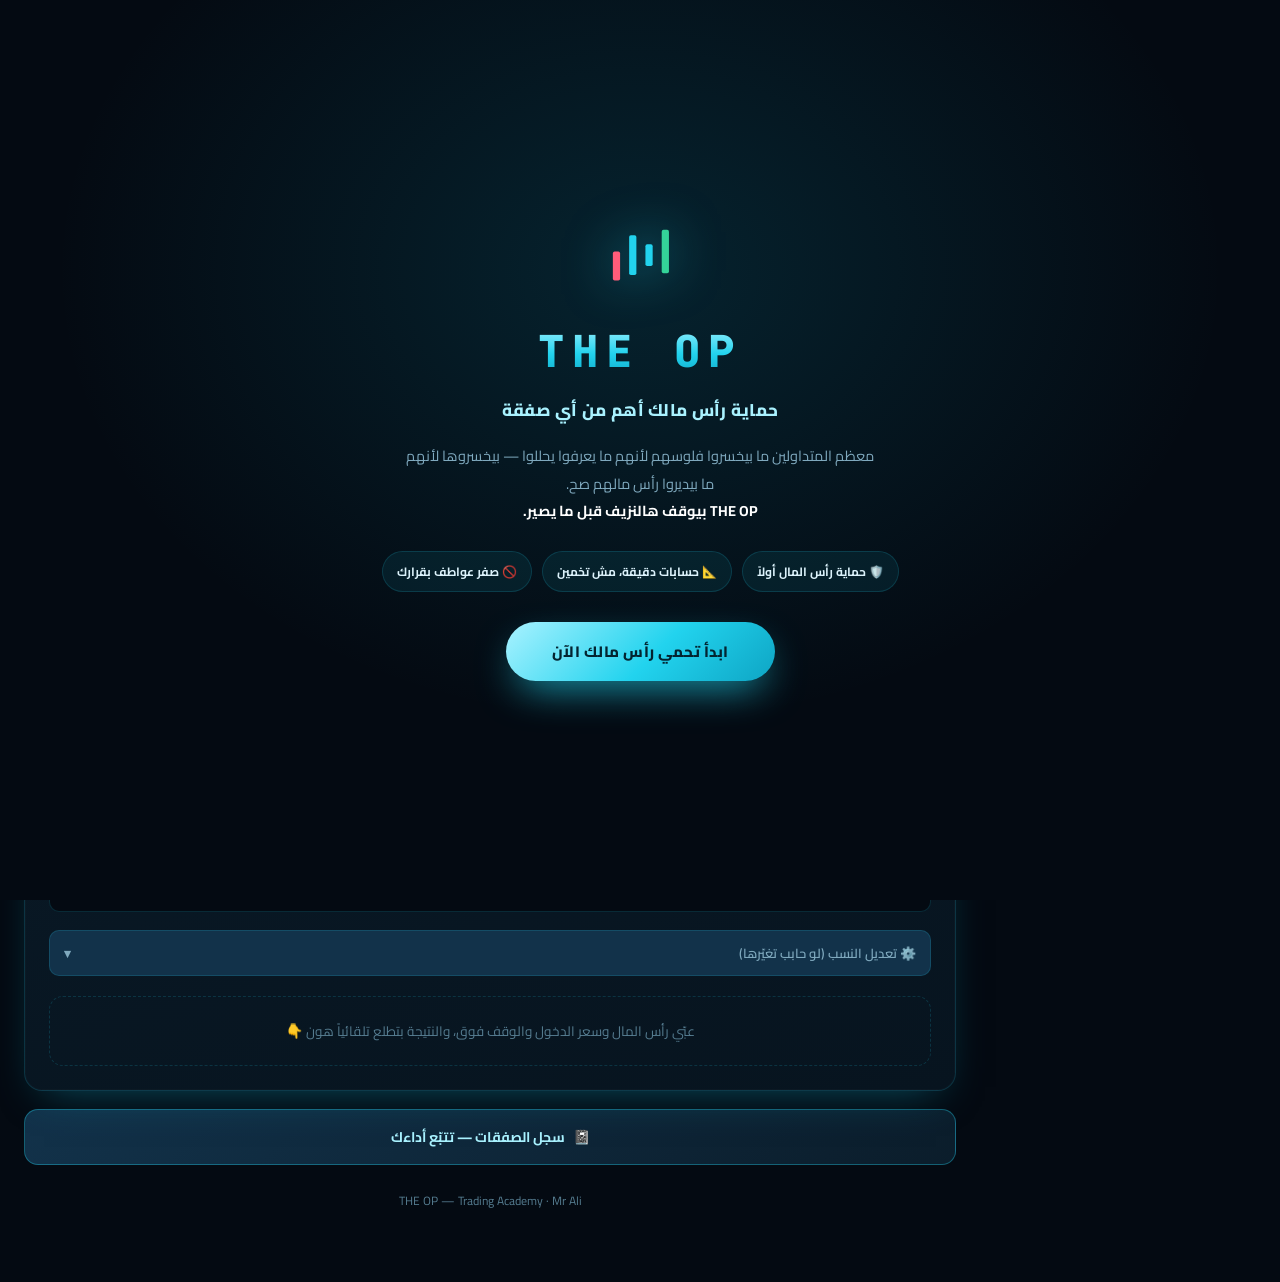
==== index.html @ 074b43b0 "Add the capital-management sizing module and fix two request-shape bugs sizePosition() encodes the a" ====
<!DOCTYPE html>
<html lang="ar" dir="rtl">
<head>
<meta charset="UTF-8">
<meta name="viewport" content="width=device-width, initial-scale=1.0, viewport-fit=cover">
<title>حاسبة حجم الصفقة — THE OP</title>
<meta name="description" content="حاسبة احترافية لحجم الصفقة وإدارة رأس المال، مع تحليل صورة الشارت بالذكاء الاصطناعي وأسعار السوق اللحظية.">
<meta name="theme-color" content="#040a12">
<link rel="icon" href="data:image/svg+xml,%3Csvg xmlns='http://www.w3.org/2000/svg' viewBox='0 0 42 42'%3E%3Crect x='6' y='18' width='4' height='16' rx='1' fill='%23ff5c7a'/%3E%3Crect x='15' y='9' width='4' height='22' rx='1' fill='%2322d3ee'/%3E%3Crect x='24' y='14' width='4' height='12' rx='1' fill='%2322d3ee'/%3E%3Crect x='33' y='6' width='4' height='24' rx='1' fill='%2334d399'/%3E%3C/svg%3E">
<link rel="apple-touch-icon" href="data:image/svg+xml,%3Csvg xmlns='http://www.w3.org/2000/svg' viewBox='0 0 42 42'%3E%3Crect width='42' height='42' rx='8' fill='%23040a12'/%3E%3Crect x='6' y='18' width='4' height='16' rx='1' fill='%23ff5c7a'/%3E%3Crect x='15' y='9' width='4' height='22' rx='1' fill='%2322d3ee'/%3E%3Crect x='24' y='14' width='4' height='12' rx='1' fill='%2322d3ee'/%3E%3Crect x='33' y='6' width='4' height='24' rx='1' fill='%2334d399'/%3E%3C/svg%3E">
<meta name="color-scheme" content="dark">
<link rel="preconnect" href="https://fonts.googleapis.com">
<link href="https://fonts.googleapis.com/css2?family=Cairo:wght@400;500;600;700;800;900&family=JetBrains+Mono:wght@400;500;600;700&display=swap" rel="stylesheet">
<style>
  :root{
    --bg-void:#040a12;
    --bg-panel:#07141f;
    --bg-panel-2:#0b1d2b;
    --bg-panel-3:#12324a;
    --purple-deep:#0a3b4d;
    --purple:#0ea5c4;
    --purple-bright:#22d3ee;
    --purple-glow:#a9f2ff;
    --border:rgba(34,211,238,0.16);
    --border-strong:rgba(34,211,238,0.36);
    --text:#dcf2fb;
    --text-muted:#7fa9be;
    --text-dim:#557c90;
    --green:#34d399;
    --green-dim:rgba(52,211,153,0.12);
    --amber:#ffb547;
    --red:#ff5c7a;
    --red-dim:rgba(248,113,113,0.14);
  }
  *{box-sizing:border-box; margin:0; padding:0; -webkit-tap-highlight-color:transparent;}
  html{overflow-x:hidden; width:100%;}
  html,body{background:var(--bg-void); color:var(--text); font-family:'Cairo',sans-serif; min-height:100vh; position:relative; max-width:100%;}
  body{ touch-action:pan-y; overscroll-behavior-x:none; }
  .ltr{direction:ltr; unicode-bidi:isolate; font-family:'JetBrains Mono',monospace;}

  /* ================= 3D BACKGROUND ================= */
  #bg3d{
    position:fixed; inset:0; width:100%; height:100%; display:block;
    z-index:0; pointer-events:none; opacity:0; transition:opacity 1.2s ease;
  }
  #bg3d.ready{opacity:.72;}
  .bg-scrim{
    position:fixed; inset:0; z-index:1; pointer-events:none;
    background:
      radial-gradient(ellipse 900px 500px at 15% -10%, rgba(14,165,196,0.18), transparent 60%),
      radial-gradient(ellipse 700px 550px at 100% 6%, rgba(14,165,196,0.13), transparent 60%),
      linear-gradient(180deg, rgba(4,10,18,0.20) 0%, rgba(4,10,18,0.46) 55%, rgba(4,10,18,0.74) 100%);
  }

  /* ================= DASHBOARD SHELL ================= */
  .app{
    position:relative; z-index:2;
    display:grid; grid-template-columns:274px minmax(0,1fr); gap:26px;
    max-width:1320px; margin:0 auto; padding:26px 24px 70px; align-items:start;
  }
  .sidebar{
    position:sticky; top:22px; padding:20px 16px; border-radius:22px;
    background:linear-gradient(168deg, rgba(28,23,18,.86), rgba(19,16,9,.92));
    border:1px solid var(--border-strong);
    box-shadow:0 26px 56px -28px rgba(14,165,196,.6), inset 0 1px 0 rgba(255,255,255,.05);
    backdrop-filter:blur(16px) saturate(1.15);
  }
  .side-brand{display:flex; align-items:center; gap:11px; padding:2px 8px 16px; border-bottom:1px solid var(--border);}
  .side-brand svg{width:30px; height:30px; flex-shrink:0; filter:drop-shadow(0 0 10px rgba(34,211,238,.5));}
  .side-brand-txt{display:flex; flex-direction:column; gap:2px; min-width:0;}
  .side-brand-name{
    font-family:'JetBrains Mono',monospace; font-weight:700; font-size:17px; letter-spacing:3px;
    background:linear-gradient(90deg, var(--purple-glow), var(--purple-bright) 55%, var(--purple));
    -webkit-background-clip:text; background-clip:text; color:transparent;
  }
  .side-brand-sub{font-size:10.5px; color:var(--text-dim); font-weight:600;}
  .side-label{font-size:10px; font-weight:800; color:var(--text-dim); letter-spacing:1.6px; padding:16px 10px 8px;}
  .side-foot{
    margin-top:16px; padding:12px 13px; border-radius:13px; font-size:11.5px; line-height:1.85;
    color:var(--purple-glow); background:rgba(34,211,238,.07); border:1px solid var(--border);
  }

  .main{min-width:0;}
  .main-head{margin-bottom:20px;}
  .main-title{font-size:23px; font-weight:800; color:var(--text); letter-spacing:.2px; margin-bottom:5px;}
  .main-sub{font-size:13px; color:var(--text-muted);}

  .brand{display:flex; align-items:center; justify-content:center; gap:10px; margin-bottom:6px;}
  .brand-title{
    font-family:'JetBrains Mono',monospace; font-weight:700; font-size:20px; letter-spacing:4px;
    background:linear-gradient(90deg, var(--purple-glow), var(--purple-bright) 55%, var(--purple));
    -webkit-background-clip:text; background-clip:text; color:transparent;
  }
  .subtitle{text-align:center; color:var(--text-muted); font-size:13px; margin-bottom:14px;}
  .mission-strip{
    text-align:center; font-size:12.5px; font-weight:700; color:var(--purple-glow);
    background:linear-gradient(90deg, transparent, rgba(34,211,238,0.10), transparent);
    border-top:1px solid var(--border); border-bottom:1px solid var(--border);
    padding:10px 14px; margin-bottom:26px; line-height:1.6;
  }

  .card{
    background:linear-gradient(165deg, var(--bg-panel-2), var(--bg-panel));
    border:1px solid var(--border); border-radius:18px; padding:24px;
    box-shadow:0 16px 40px -20px rgba(14,165,196,0.5), inset 0 1px 0 rgba(255,255,255,0.04), inset 0 0 0 1px rgba(255,255,255,0.015);
    margin-bottom:18px; backdrop-filter:blur(14px) saturate(1.1);
    transition:box-shadow .3s cubic-bezier(.2,.8,.2,1), border-color .3s cubic-bezier(.2,.8,.2,1), transform .3s cubic-bezier(.2,.8,.2,1);
  }
  .card:hover{
    border-color:var(--border-strong); transform:translateY(-1px);
    box-shadow:0 24px 54px -18px rgba(14,165,196,0.7), inset 0 1px 0 rgba(255,255,255,0.06), inset 0 0 0 1px rgba(255,255,255,0.02);
  }
  .card-title{font-size:15px; font-weight:800; color:var(--purple-glow); margin-bottom:16px; display:flex; align-items:center; gap:8px; letter-spacing:.2px;}

  .rule-box{
    background:rgba(34,211,238,0.08); border:1px solid var(--border); border-radius:12px;
    padding:14px 16px; margin-bottom:22px; font-size:13px; color:var(--text-muted); line-height:2;
  }
  .rule-box b{color:var(--purple-glow);}

  .form-row{margin-bottom:18px;}
  .form-row label{display:block; font-size:14px; color:var(--text-muted); margin-bottom:8px; font-weight:600;}
  .form-row input{
    width:100%; background:var(--bg-void); border:1.5px solid var(--border); color:var(--text);
    padding:15px 16px; border-radius:12px; font-family:'JetBrains Mono',monospace; font-size:17px;
    direction:ltr; text-align:left; transition:border-color .2s ease, box-shadow .2s ease;
  }
  .form-row input:focus{outline:none; border-color:var(--purple-bright); box-shadow:0 0 0 4px rgba(34,211,238,0.12), inset 0 1px 3px rgba(0,0,0,0.3);}
  .form-grid{display:grid; grid-template-columns:1fr 1fr; gap:12px;}

  .step-num{
    display:inline-flex; align-items:center; justify-content:center; width:22px; height:22px;
    background:var(--purple-bright); color:#032430; border-radius:50%; font-size:12px; font-weight:800;
    margin-left:8px; flex-shrink:0;
  }
  .step-title{font-size:14.5px; font-weight:800; color:var(--purple-glow); margin-bottom:12px; display:flex; align-items:center; letter-spacing:.15px;}

  .direction-toggle{display:grid; grid-template-columns:1fr 1fr; gap:10px; margin-bottom:18px;}
  .direction-opt{
    text-align:center; padding:13px 10px; border-radius:12px; border:1.5px solid var(--border);
    background:var(--bg-void); color:var(--text-muted); font-weight:700; font-size:14px; cursor:pointer;
    transition:.2s cubic-bezier(.2,.8,.2,1);
  }
  .direction-opt.selected[data-dir="buy"]{border-color:var(--green); background:var(--green-dim); color:var(--green); box-shadow:0 6px 16px -8px rgba(52,211,153,0.5);}
  .direction-opt.selected[data-dir="sell"]{border-color:var(--red); background:var(--red-dim); color:var(--red); box-shadow:0 6px 16px -8px rgba(248,113,113,0.5);}

  .asset-opt{
    text-align:center; padding:13px 10px; border-radius:12px; border:1.5px solid var(--border);
    background:var(--bg-void); color:var(--text-muted); font-weight:700; font-size:13.5px; cursor:pointer;
    transition:.2s cubic-bezier(.2,.8,.2,1);
  }
  .asset-opt.selected{border-color:var(--purple-bright); background:rgba(34,211,238,0.12); color:var(--purple-glow); box-shadow:0 6px 16px -8px rgba(34,211,238,0.45);}

  .lev-box{
    background:linear-gradient(160deg, var(--bg-panel-3), var(--bg-panel-2)); border:1.5px solid var(--border-strong);
    border-radius:14px; padding:16px; margin-top:14px;
    box-shadow:inset 0 1px 0 rgba(255,255,255,0.04), 0 10px 30px -18px rgba(14,165,196,0.5);
  }
  .lev-title{font-size:13px; font-weight:800; color:var(--purple-glow); margin-bottom:10px;}
  .lev-main{
    font-family:'JetBrains Mono',monospace; font-size:28px; font-weight:800; margin-bottom:4px;
    background:linear-gradient(90deg, #fff, var(--purple-glow) 70%); -webkit-background-clip:text; background-clip:text; color:transparent;
  }
  .lev-sub{font-size:12.5px; color:var(--text-muted); line-height:1.8;}
  .lev-warn{color:var(--red); font-weight:700;}

  .journal-add-btn{margin-top:14px; background:var(--bg-panel-3); border:1.5px solid var(--border-strong); color:var(--purple-glow);}
  .journal-add-btn:hover{background:rgba(34,211,238,0.12);}
  .share-card-btn{margin-top:10px; background:linear-gradient(135deg, var(--purple-bright), var(--purple)); color:#032430;}

  .img-modal{
    position:fixed; inset:0; z-index:3000; background:rgba(5,4,8,0.9); backdrop-filter:blur(6px);
    display:none; align-items:center; justify-content:center; padding:20px;
  }
  .img-modal.show{display:flex;}
  .img-modal-inner{max-width:420px; width:100%; text-align:center;}
  .img-modal-inner img{width:100%; border-radius:16px; border:1px solid var(--border-strong); box-shadow:0 30px 60px rgba(0,0,0,0.5);}
  .img-modal-close{
    position:absolute; top:18px; left:18px; width:38px; height:38px; border-radius:50%;
    background:var(--bg-panel-2); border:1px solid var(--border-strong); color:var(--text); font-size:16px; cursor:pointer;
  }
  .img-modal-hint{color:var(--purple-glow); font-size:13px; font-weight:700; margin-top:16px; line-height:1.8;}

  .journal-stats{display:grid; grid-template-columns:repeat(4,1fr); gap:8px; margin-bottom:16px;}
  .journal-stat{background:var(--bg-panel-2); border:1px solid var(--border); border-radius:10px; padding:10px 6px; text-align:center;}
  .journal-stat-label{font-size:10.5px; color:var(--text-dim); margin-bottom:4px;}
  .journal-stat-value{font-family:'JetBrains Mono',monospace; font-size:15px; font-weight:700; color:var(--purple-glow);}

  .journal-item{
    display:flex; align-items:center; justify-content:space-between; gap:10px;
    background:var(--bg-panel-2); border:1px solid var(--border); border-radius:12px; padding:12px 14px; margin-bottom:8px;
  }
  .journal-info{flex:1;}
  .journal-line1{font-size:13px; font-weight:700; color:var(--text); display:flex; align-items:center; gap:6px; flex-wrap:wrap;}
  .journal-line2{font-size:11.5px; color:var(--text-dim); margin-top:3px; font-family:'JetBrains Mono',monospace;}
  .journal-badge{font-size:10.5px; font-weight:800; padding:3px 9px; border-radius:100px;}
  .journal-badge.open{background:rgba(34,211,238,0.14); color:var(--purple-glow);}
  .journal-badge.win{background:var(--green-dim); color:var(--green);}
  .journal-badge.loss{background:var(--red-dim); color:var(--red);}
  .journal-badge.breakeven{background:var(--bg-panel-3); color:var(--text-muted);}
  .journal-actions{display:flex; gap:6px; flex-shrink:0;}
  .journal-mini-btn{
    font-family:inherit; font-size:11px; font-weight:700; padding:6px 10px; border-radius:8px; cursor:pointer; border:1px solid var(--border);
    background:var(--bg-void); color:var(--text-muted);
  }
  .journal-mini-btn.win-btn:hover{border-color:var(--green); color:var(--green);}
  .journal-mini-btn.loss-btn:hover{border-color:var(--red); color:var(--red);}
  .journal-mini-btn.del-btn:hover{border-color:var(--red); color:var(--red);}

  .empty-state{
    text-align:center; padding:22px 14px; color:var(--text-dim); font-size:13.5px; line-height:1.8;
    border:1px dashed var(--border); border-radius:14px; margin-top:20px;
  }

  .adv-toggle{
    display:flex; align-items:center; justify-content:space-between;
    background:var(--bg-panel-3); border:1px solid var(--border); border-radius:10px;
    padding:10px 14px; margin-bottom:16px; cursor:pointer; font-size:13px; color:var(--text-muted); font-weight:600;
  }
  .adv-body{display:none;}
  .adv-body.open{display:block;}

  .btn{
    width:100%; font-family:inherit; font-weight:800; font-size:15px; padding:14px; border-radius:12px;
    border:none; cursor:pointer; background:linear-gradient(135deg, var(--purple-bright), var(--purple));
    color:#032430; box-shadow:0 12px 30px -10px rgba(14,165,196,0.7);
    transition:filter .2s cubic-bezier(.2,.8,.2,1), transform .15s cubic-bezier(.2,.8,.2,1), box-shadow .2s ease;
  }
  .btn:hover{filter:brightness(1.1); transform:translateY(-1px); box-shadow:0 16px 36px -10px rgba(14,165,196,0.8);}
  .btn:active{transform:translateY(0) scale(.98); filter:brightness(.97);}

  .result{display:none; margin-top:22px;}
  .result.show{display:block; animation:fadein .3s ease;}
  @keyframes fadein{from{opacity:0; transform:translateY(8px);} to{opacity:1; transform:translateY(0);}}

  .result-hero{
    text-align:center; padding:18px; border-radius:14px; margin-bottom:16px;
    border:1px solid var(--border-strong); box-shadow:inset 0 1px 0 rgba(255,255,255,0.05);
  }
  .result-hero.ok{background:var(--green-dim); border-color:rgba(52,211,153,0.4); box-shadow:inset 0 1px 0 rgba(255,255,255,0.05), 0 10px 30px -18px rgba(52,211,153,0.5);}
  .result-hero.warn{background:var(--red-dim); border-color:rgba(248,113,113,0.4); box-shadow:inset 0 1px 0 rgba(255,255,255,0.05), 0 10px 30px -18px rgba(248,113,113,0.5);}
  .result-hero-label{font-size:12.5px; font-weight:700; margin-bottom:6px;}
  .result-hero.ok .result-hero-label{color:var(--green);}
  .result-hero.warn .result-hero-label{color:var(--red);}
  .result-hero-msg{font-size:13.5px; color:var(--text); line-height:1.7;}

  .result-grid{display:grid; grid-template-columns:1fr 1fr; gap:10px;}
  .result-mini{background:var(--bg-panel-2); border:1px solid var(--border); border-radius:12px; padding:14px;}
  .result-mini-label{font-size:11.5px; color:var(--text-dim); margin-bottom:5px;}
  .result-mini-value{font-family:'JetBrains Mono',monospace; font-size:19px; font-weight:700; color:var(--purple-glow);}
  .result-mini-value.money::before{content:'$ ';font-size:13px; color:var(--text-dim);}
  #rrRatio{
    font-size:26px; font-weight:800;
    background:linear-gradient(90deg, var(--purple-glow), var(--purple-bright) 60%); -webkit-background-clip:text; background-clip:text; color:transparent;
  }
  .result-mini-dollar{font-family:'JetBrains Mono',monospace; font-size:13px; font-weight:700; margin-top:4px; opacity:.85;}
  .capital-hint{
    margin-top:9px; font-size:13px; color:var(--purple-glow); font-weight:700;
    background:rgba(34,211,238,0.08); border:1px solid var(--border); border-radius:10px; padding:10px 13px;
    display:none;
  }
  .capital-hint.show{display:block;}
  .capital-hint .ltr{font-family:'JetBrains Mono',monospace;}

  footer{text-align:center; color:var(--text-dim); font-size:12px; margin-top:24px;}

  /* ================= MARKET PULSE ================= */
  .market-toggle{
    width:100%; display:flex; align-items:center; justify-content:center; gap:8px;
    background:linear-gradient(135deg, var(--bg-panel-3), var(--bg-panel-2)); border:1px solid var(--border-strong);
    color:var(--purple-glow); font-family:inherit; font-weight:700; font-size:14px;
    padding:14px; border-radius:14px; cursor:pointer; margin-top:8px;
  }
  .market-panel{display:none; margin-top:14px;}
  .market-panel.open{display:block; animation:fadein .3s ease;}

  .market-section{margin-bottom:16px;}
  .market-section-title{font-size:12.5px; font-weight:700; color:var(--text-muted); margin-bottom:10px;}
  .price-grid{display:grid; grid-template-columns:1fr 1fr; gap:10px;}
  .price-card{background:var(--bg-panel-2); border:1px solid var(--border); border-radius:12px; padding:12px 14px;}
  .price-label{font-size:11.5px; color:var(--text-dim); margin-bottom:4px;}
  .price-value{font-family:'JetBrains Mono',monospace; font-size:16px; font-weight:700; color:var(--purple-glow);}
  .price-change{font-family:'JetBrains Mono',monospace; font-size:11.5px; margin-top:3px;}
  .price-change.up{color:var(--green);}
  .price-change.down{color:var(--red);}
  .price-loading{color:var(--text-dim); font-size:12.5px; text-align:center; padding:14px;}

  .news-item{
    background:var(--bg-panel-2); border:1px solid var(--border); border-radius:10px;
    padding:11px 12px; margin-bottom:8px; font-size:12.5px;
  }
  .news-item-top{display:flex; align-items:center; justify-content:space-between; gap:8px; margin-bottom:6px;}
  .news-currency-badge{
    font-family:'JetBrains Mono',monospace; font-size:11px; font-weight:800; color:var(--purple-glow);
    background:rgba(34,211,238,0.1); border:1px solid var(--border); padding:2px 8px; border-radius:6px; flex-shrink:0;
  }
  .news-impact-badge{
    font-size:10.5px; font-weight:800; padding:3px 9px; border-radius:100px; flex-shrink:0; white-space:nowrap;
  }
  .news-impact-badge.high{background:var(--red-dim); color:var(--red);}
  .news-impact-badge.medium{background:rgba(251,191,36,0.14); color:var(--amber);}
  .news-time{color:var(--text-dim); font-size:11.5px; font-family:'JetBrains Mono',monospace; flex-shrink:0;}
  .news-text{color:var(--text); line-height:1.6;}
  .market-updated{text-align:center; font-size:11px; color:var(--text-dim); margin-top:10px;}

  /* ================= MARKET TICKER (redesigned) ================= */
  .mkt-ticker{
    width:100%; overflow:hidden; position:relative; display:flex; align-items:stretch;
    background:linear-gradient(180deg, var(--bg-panel-2), var(--bg-void));
    border-bottom:1px solid var(--border-strong);
    box-shadow:0 6px 24px -10px rgba(14,165,196,0.35);
  }
  .mkt-ticker::before, .mkt-ticker::after{
    content:''; position:absolute; top:0; bottom:0; width:60px; z-index:3; pointer-events:none;
  }
  .mkt-ticker::before{ left:0; background:linear-gradient(90deg, var(--bg-void), transparent); }
  .mkt-ticker::after{ right:0; background:linear-gradient(-90deg, var(--bg-void), transparent); }
  .mkt-live{
    display:flex; align-items:center; gap:7px; flex-shrink:0; z-index:2;
    padding:0 16px; font-family:'JetBrains Mono',monospace;
    font-size:11px; font-weight:800; color:var(--text-muted); letter-spacing:2px;
    border-left:1px solid var(--border-strong);
  }
  .mkt-live-dot{width:7px; height:7px; border-radius:50%; background:var(--red); animation:pulseDot 1.4s ease-in-out infinite;}
  @keyframes pulseDot{0%,100%{opacity:1; box-shadow:0 0 0 0 rgba(248,113,113,0.6);} 50%{opacity:.5; box-shadow:0 0 0 5px rgba(248,113,113,0);}}
  .mkt-viewport{flex:1; overflow:hidden; direction:ltr; padding:12px 0;}
  .mkt-track{display:flex; width:max-content; animation:mktScroll 50s linear infinite; gap:10px; padding:0 10px;}
  .mkt-ticker:hover .mkt-track{animation-play-state:paused;}
  @keyframes mktScroll{ from{transform:translateX(0);} to{transform:translateX(-50%);} }
  .mkt-item{
    display:flex; align-items:center; gap:9px; padding:8px 14px; white-space:nowrap; flex-shrink:0;
    background:var(--bg-panel-2); border:1px solid var(--border); border-radius:100px;
    box-shadow:inset 0 1px 0 rgba(255,255,255,0.03);
  }
  .mkt-sym{font-family:'JetBrains Mono',monospace; font-size:11.5px; font-weight:800; color:var(--purple-glow);}
  .mkt-spark{display:block; width:44px; height:18px; flex-shrink:0;}
  .mkt-price{font-family:'JetBrains Mono',monospace; font-size:12.5px; color:var(--text); font-weight:600;}
  .mkt-chg{font-family:'JetBrains Mono',monospace; font-size:11px; font-weight:700; display:flex; align-items:center; gap:2px;}
  .mkt-chg.up{color:var(--green);}
  .mkt-chg.down{color:var(--red);}

  .watch-card{
    background:var(--bg-panel-2); border:1px solid var(--border); border-radius:12px;
    padding:12px 14px; margin-bottom:8px; display:flex; align-items:center; justify-content:space-between; gap:10px;
  }
  .watch-left{display:flex; flex-direction:column; gap:2px;}
  .watch-name{font-size:13.5px; font-weight:700; color:var(--text);}
  .watch-price{font-size:12px; color:var(--text-dim); font-family:'JetBrains Mono',monospace;}
  .watch-status{
    font-size:11.5px; font-weight:700; padding:5px 11px; border-radius:100px; white-space:nowrap; flex-shrink:0;
  }
  .watch-status.calm{background:var(--green-dim); color:var(--green); border:1px solid rgba(52,211,153,0.35);}
  .watch-status.alert{background:var(--red-dim); color:var(--red); border:1px solid rgba(248,113,113,0.35);}
  .session-info{
    background:rgba(34,211,238,0.08); border:1px solid var(--border); border-radius:10px;
    padding:10px 13px; font-size:12.5px; color:var(--text-muted); margin-bottom:12px; line-height:1.8;
  }

  /* ================= SIDEBAR NAV / VIEWS ================= */
  .page-tabs{display:flex; flex-direction:column; gap:5px;}
  .page-tab{
    display:flex; align-items:center; gap:11px; width:100%; text-align:right;
    background:transparent; border:1px solid transparent; color:var(--text-muted);
    font-family:inherit; font-weight:700; font-size:13.5px; padding:12px 13px; border-radius:13px; cursor:pointer;
    transition:.25s cubic-bezier(.2,.8,.2,1); letter-spacing:.2px; position:relative;
  }
  .tab-ico{font-size:16px; line-height:1; flex-shrink:0; width:22px; text-align:center;}
  .page-tab:hover{color:var(--text); background:rgba(255,255,255,0.04);}
  .page-tab:active{transform:scale(.985);}
  .page-tab.active{
    background:linear-gradient(135deg, var(--purple-glow), var(--purple-bright) 55%, var(--purple));
    border-color:transparent; color:#032430; font-weight:800;
    box-shadow:0 12px 26px -10px rgba(34,211,238,0.75);
  }
  .view{display:none;}
  .view.active{display:block; animation:fadein .25s ease;}

  /* ================= RESPONSIVE ================= */
  /* أهداف لمس مريحة عالجوال */
  .btn, .page-tab, .report-tab-btn, .smc-style-opt{min-height:44px;}

  /* تابلت وتحت: الشريط الجانبي بيصير بار عالفوق */
  @media (max-width:940px){
    .app{grid-template-columns:minmax(0,1fr); gap:16px; padding:0 14px 56px;}
    .sidebar{
      position:sticky; top:0; z-index:60; margin:0 -14px 4px; border-radius:0 0 18px 18px;
      border-top:none; border-inline:none; padding:10px 12px calc(10px + env(safe-area-inset-bottom,0px));
      box-shadow:0 14px 30px -18px rgba(4,10,18,.9);
    }
    .side-label, .side-foot{display:none;}
    .side-brand{padding:2px 4px 10px; margin-bottom:10px;}
    .side-brand svg{width:26px; height:26px;}
    .side-brand-name{font-size:15px; letter-spacing:2px;}
    .page-tabs{
      flex-direction:row; gap:6px; overflow-x:auto; touch-action:pan-x;
      -webkit-overflow-scrolling:touch; scrollbar-width:none;
    }
    .page-tabs::-webkit-scrollbar{display:none;}
    .page-tab{width:auto; flex-shrink:0; white-space:nowrap; font-size:12.5px; padding:10px 14px;}
    .tab-ico{width:auto; font-size:15px;}
    .main-head{margin-bottom:14px; padding-top:4px;}
    .main-title{font-size:19px;}
    #bg3d.ready{opacity:.55;} /* أهدى شوي عالشاشات الصغيرة عشان الوضوح */
  }

  /* جوال */
  @media (max-width:560px){
    .app{padding:0 10px 48px;}
    .sidebar{margin:0 -10px 4px;}
    .card{padding:17px 14px; border-radius:15px; margin-bottom:14px;}
    .card:hover{transform:none;} /* ما في hover عالجوال */
    .card-title{font-size:14px; margin-bottom:13px;}
    .main-title{font-size:17.5px;}
    .main-sub{font-size:12px;}
    .form-grid{grid-template-columns:1fr;}
    .form-row{margin-bottom:15px;}
    .form-row input{padding:14px; font-size:16px;} /* 16px يمنع iOS من التكبير */
    .rule-box{font-size:12.5px; line-height:1.85; padding:12px 13px;}
    .report-tabs{flex-wrap:wrap;}
    .report-day-label{width:48px; font-size:11.5px;}
    .equity-wrap{padding:8px 4px;}
    footer{font-size:11px; padding:0 6px;}
  }

  /* شاشات صغيرة جداً */
  @media (max-width:380px){
    .page-tab{font-size:11.5px; padding:10px 11px;}
    .report-stats-grid{grid-template-columns:1fr;}
  }

  /* أي جدول/محتوى عريض بيصير يزحف لحاله بدل ما يكسر الصفحة */
  .view table, .equity-wrap{max-width:100%; overflow-x:auto;}
  @keyframes fadein{from{opacity:0; transform:translateY(6px);} to{opacity:1; transform:translateY(0);}}

  /* ---- Daily loss limit ---- */
  .limit-status{font-size:15px; font-weight:800; margin:16px 0 10px; text-align:center;}
  .limit-status.ok{color:var(--green);}
  .limit-status.warn{color:var(--amber);}
  .limit-status.stop{color:var(--red);}
  .limit-bar-wrap{height:14px; background:var(--bg-void); border-radius:100px; overflow:hidden; border:1px solid var(--border);}
  .limit-bar{height:100%; border-radius:100px; transition:width .4s ease; background:var(--green);}
  .limit-sub{text-align:center; font-size:12.5px; color:var(--text-muted); margin-top:10px;}

  /* ---- Report ---- */
  .equity-wrap{background:var(--bg-panel-2); border:1px solid var(--border); border-radius:12px; padding:10px 8px; margin-bottom:4px;}
  .report-tabs{display:flex; gap:8px; margin-bottom:18px;}
  .report-tab-btn{
    flex:1; text-align:center; padding:10px; border-radius:10px; border:1px solid var(--border);
    background:var(--bg-void); color:var(--text-muted); font-size:13px; font-weight:700; cursor:pointer;
  }
  .report-tab-btn.active{border-color:var(--purple-bright); background:rgba(34,211,238,0.12); color:var(--purple-glow);}
  .report-stats-grid{display:grid; grid-template-columns:1fr 1fr; gap:10px; margin-bottom:18px;}
  .report-day-bar{display:flex; align-items:center; gap:10px; margin-bottom:8px; font-size:12.5px;}
  .report-day-label{width:60px; color:var(--text-muted); flex-shrink:0;}
  .report-day-track{flex:1; height:10px; background:var(--bg-void); border-radius:100px; overflow:hidden; border:1px solid var(--border);}
  .report-day-fill{height:100%; border-radius:100px;}

  .corr-instrument-select{
    width:100%; background:var(--bg-void); border:1px solid var(--border); color:var(--text);
    padding:12px 14px; border-radius:10px; font-family:inherit; font-size:14px; margin-bottom:10px;
  }

  /* ---- SMC analysis ---- */
  .smc-disclaimer{
    margin-top:18px; font-size:11.5px; color:var(--text-dim); line-height:1.9;
    background:var(--bg-panel-2); border:1px solid var(--border); border-radius:10px; padding:12px 14px;
  }
  .smc-loading{text-align:center; padding:30px 10px; color:var(--text-muted); font-size:13.5px;}
  .smc-style-row{display:flex; gap:8px;}
  .smc-style-opt{
    flex:1; text-align:center; padding:12px 8px; border-radius:12px; border:1.5px solid var(--border);
    background:var(--bg-panel-2); color:var(--text-muted); font-size:12.5px; font-weight:700; cursor:pointer; transition:.15s;
  }
  .smc-style-opt span{display:block; font-size:10.5px; font-weight:500; color:var(--text-dim); margin-top:3px;}
  .smc-style-opt.selected{border-color:var(--purple-bright); background:rgba(34,211,238,0.12); color:var(--purple-glow);}
  .smc-style-opt.selected span{color:var(--purple-glow); opacity:.8;}
  .smc-quickpicks{display:flex; flex-wrap:wrap; gap:8px; margin:-6px 0 18px;}
  .smc-chip{
    font-family:'JetBrains Mono',monospace; font-size:11.5px; font-weight:700; color:var(--text-muted);
    background:var(--bg-panel-2); border:1px solid var(--border); padding:6px 12px; border-radius:100px; cursor:pointer;
  }
  .smc-chip:hover{border-color:var(--purple-bright); color:var(--purple-glow);}
  .smc-bias{
    text-align:center; padding:16px; border-radius:14px; margin:18px 0 14px; font-weight:800; font-size:16px;
    border:1px solid var(--border-strong);
  }
  .smc-bias.bullish{background:var(--green-dim); color:var(--green); border-color:rgba(52,211,153,0.4);}
  .smc-bias.bearish{background:var(--red-dim); color:var(--red); border-color:rgba(248,113,113,0.4);}
  .smc-bias.mixed{background:var(--bg-panel-3); color:var(--text-muted);}
  .smc-note{font-size:13px; color:var(--text); line-height:1.9; margin-bottom:16px; text-align:center;}
  .smc-suggestion{
    background:linear-gradient(160deg, var(--bg-panel-3), var(--bg-panel-2)); border:1.5px solid var(--border-strong);
    border-radius:14px; padding:16px;
    box-shadow:0 18px 40px -22px rgba(34,211,238,0.55);
  }
  .img-drop{
    border:2px dashed var(--border-strong); border-radius:14px; padding:28px 16px; text-align:center;
    color:var(--text-muted); font-size:13px; line-height:1.8; cursor:pointer; transition:.2s; background:var(--bg-void);
  }
  .img-drop:hover{border-color:var(--purple-bright); color:var(--purple-glow);}
  .img-drop img{max-width:100%; max-height:260px; border-radius:10px; display:block; margin:0 auto;}
  .smc-sugg-title{font-size:13px; font-weight:800; color:var(--purple-glow); margin-bottom:12px;}
  .smc-sugg-grid{display:grid; grid-template-columns:1fr 1fr 1fr; gap:8px; margin-bottom:12px;}
  .smc-sugg-mini{background:var(--bg-void); border:1px solid var(--border); border-radius:10px; padding:9px 6px; text-align:center;}
  .smc-sugg-mini-label{font-size:10px; color:var(--text-dim); margin-bottom:3px;}
  .smc-sugg-mini-value{font-family:'JetBrains Mono',monospace; font-size:13px; font-weight:700; color:var(--text);}
  .smc-zone-note{
    font-size:12px; color:var(--text-muted); background:var(--bg-void); border:1px solid var(--border);
    border-radius:10px; padding:9px 12px; margin-top:8px; line-height:1.7;
  }
  /* ================= LANDING SPLASH ================= */
  #landing{
    position:fixed; inset:0; z-index:2000; overflow:hidden;
    background:radial-gradient(ellipse 900px 700px at 50% 30%, rgba(14,165,196,0.16), transparent 65%), var(--bg-void);
    display:flex; align-items:center; justify-content:center;
    transition:opacity .6s ease, visibility .6s ease;
  }
  #landing.hidden{opacity:0; visibility:hidden; pointer-events:none;}

  .float-arrow{
    position:absolute; bottom:-60px; font-family:'JetBrains Mono',monospace; font-weight:800;
    animation-name:floatUp; animation-timing-function:linear; animation-iteration-count:infinite;
    user-select:none; pointer-events:none;
  }
  .float-arrow.up{color:var(--green); text-shadow:0 0 14px rgba(52,211,153,0.6);}
  .float-arrow.down{color:var(--red); text-shadow:0 0 14px rgba(248,113,113,0.55);}
  @keyframes floatUp{
    0%{ transform:translateY(0) rotate(0deg); opacity:0; }
    12%{ opacity:.85; }
    85%{ opacity:.7; }
    100%{ transform:translateY(-115vh) rotate(8deg); opacity:0; }
  }

  .landing-content{position:relative; z-index:2; text-align:center; padding:0 24px;}
  .landing-logo{width:76px; height:76px; margin-bottom:18px; filter:drop-shadow(0 0 24px rgba(34,211,238,0.55)); animation:logoPulse 3s ease-in-out infinite;}
  @keyframes logoPulse{0%,100%{transform:scale(1);} 50%{transform:scale(1.06);}}

  .landing-title{font-family:'JetBrains Mono',monospace; font-weight:800; font-size:44px; letter-spacing:8px; margin-bottom:14px;}
  .landing-letter{
    display:inline-block; opacity:0; transform:translateY(24px) rotateX(70deg);
    animation:letterIn .55s cubic-bezier(.2,.8,.2,1) forwards;
    background:linear-gradient(180deg, var(--purple-glow), var(--purple-bright) 55%, var(--purple));
    -webkit-background-clip:text; background-clip:text; color:transparent;
  }
  @keyframes letterIn{ to{opacity:1; transform:translateY(0) rotateX(0);} }

  .landing-tagline{
    font-size:17px; font-weight:800; color:var(--purple-glow); margin-bottom:16px; letter-spacing:.3px;
    opacity:0; animation:fadeUp .7s ease .55s forwards;
  }

  .landing-sub{
    font-size:14.5px; color:var(--text-muted); line-height:1.9; margin-bottom:26px; max-width:480px;
    margin-left:auto; margin-right:auto;
    opacity:0; animation:fadeUp .8s ease .8s forwards;
  }
  .landing-sub-strong{color:#fff; font-weight:700;}
  @keyframes fadeUp{ from{opacity:0; transform:translateY(10px);} to{opacity:1; transform:translateY(0);} }

  .landing-pillars{
    display:flex; flex-wrap:wrap; justify-content:center; gap:10px; margin-bottom:30px;
    opacity:0; animation:fadeUp .8s ease 1.05s forwards;
  }
  .landing-pillar{
    font-size:12px; font-weight:700; color:var(--text); background:rgba(34,211,238,0.08);
    border:1px solid var(--border); padding:8px 14px; border-radius:100px; white-space:nowrap;
  }

  .landing-enter{
    opacity:0; animation:fadeUp .8s ease 1.3s forwards;
    font-family:inherit; font-weight:800; font-size:15px; letter-spacing:.5px;
    padding:15px 46px; border-radius:100px; border:none; cursor:pointer;
    background:linear-gradient(135deg, var(--purple-glow), var(--purple-bright) 55%, var(--purple)); color:#032430;
    box-shadow:0 16px 40px -12px rgba(34,211,238,0.8);
    transition:transform .2s, box-shadow .2s;
  }
  .landing-enter:hover{transform:translateY(-2px); box-shadow:0 20px 46px -12px rgba(34,211,238,0.95);}

  @media (max-width:520px){
    .landing-title{font-size:30px; letter-spacing:5px;}
    .landing-logo{width:60px; height:60px;}
    .landing-tagline{font-size:15px;}
    .landing-sub{font-size:13.5px;}
    .landing-pillar{font-size:11px; padding:7px 12px;}
  }
</style>

<!-- Backend origin, Supabase auth, and the account/subscription UI. Loaded
     before the page script so window.apiFetch exists by the time it runs. -->
<script src="./config.js"></script>
<script type="module" src="./app-auth.js"></script>
</head>
<body>
<canvas id="bg3d" aria-hidden="true"></canvas>
<div class="bg-scrim" aria-hidden="true"></div>

<div id="landing">
  <div class="float-arrows" id="floatArrows"></div>
  <div class="landing-content">
    <svg class="landing-logo" viewBox="0 0 42 42" fill="none">
      <rect x="6" y="18" width="4" height="16" rx="1" fill="#ff5c7a"/>
      <rect x="15" y="9" width="4" height="22" rx="1" fill="#22d3ee"/>
      <rect x="24" y="14" width="4" height="12" rx="1" fill="#22d3ee"/>
      <rect x="33" y="6" width="4" height="24" rx="1" fill="#34d399"/>
    </svg>
    <div class="landing-title ltr" id="landingTitle"></div>
    <div class="landing-tagline">حماية رأس مالك أهم من أي صفقة</div>
    <div class="landing-sub">
      معظم المتداولين ما بيخسروا فلوسهم لأنهم ما يعرفوا يحللوا —
      بيخسروها لأنهم ما بيديروا رأس مالهم صح.<br>
      <span class="landing-sub-strong">THE OP بيوقف هالنزيف قبل ما يصير.</span>
    </div>
    <div class="landing-pillars">
      <div class="landing-pillar">🛡️ حماية رأس المال أولاً</div>
      <div class="landing-pillar">📐 حسابات دقيقة، مش تخمين</div>
      <div class="landing-pillar">🚫 صفر عواطف بقرارك</div>
    </div>
    <button class="landing-enter" onclick="enterLanding()">ابدأ تحمي رأس مالك الآن</button>
  </div>
</div>

<div class="mkt-ticker" id="tickerWrap">
  <span class="mkt-live"><span class="mkt-live-dot"></span> LIVE</span>
  <div class="mkt-viewport">
    <div class="mkt-track" id="tickerTrack"></div>
  </div>
</div>

<div class="app">
  <aside class="sidebar">
    <div class="side-brand">
      <svg viewBox="0 0 42 42" fill="none" aria-hidden="true">
        <rect x="6" y="18" width="4" height="16" rx="1" fill="#ff5c7a"/>
        <rect x="15" y="9" width="4" height="22" rx="1" fill="#22d3ee"/>
        <rect x="24" y="14" width="4" height="12" rx="1" fill="#22d3ee"/>
        <rect x="33" y="6" width="4" height="24" rx="1" fill="#34d399"/>
      </svg>
      <span class="side-brand-txt">
        <span class="side-brand-name ltr">THE OP</span>
        <span class="side-brand-sub">إدارة رأس المال والمخاطر</span>
      </span>
    </div>

    <div class="side-label">الأقسام</div>
    <nav class="page-tabs" id="pageTabs">
      <button class="page-tab active" data-page="calc" onclick="switchPage('calc')"><span class="tab-ico">🧮</span>الحاسبة</button>
      <button class="page-tab" data-page="imgchart" onclick="switchPage('imgchart')"><span class="tab-ico">📷</span>تحليل صورة</button>
      <button class="page-tab" data-page="prices" onclick="switchPage('prices')"><span class="tab-ico">💱</span>الأسعار والأخبار</button>
      <button class="page-tab" data-page="pulse" onclick="switchPage('pulse')"><span class="tab-ico">📊</span>نبض السوق</button>
      <button class="page-tab" data-page="limit" onclick="switchPage('limit')"><span class="tab-ico">🛑</span>حد الخسارة</button>
      <button class="page-tab" data-page="report" onclick="switchPage('report')"><span class="tab-ico">🗂️</span>التقرير</button>
    </nav>

    <div class="side-foot">🛡️ مهمتنا نوقفك قبل ما تخسر رأس مالك — مش بس نحسبلك أرباحك</div>
  </aside>

  <div class="main">
    <div class="main-head">
      <h1 class="main-title" id="pageTitle">حاسبة حجم الصفقة</h1>
      <div class="main-sub" id="pageSub">احسب حجم صفقتك وخسارتك المحتملة قبل ما تدخل السوق</div>
    </div>

  <div class="view active" id="view-calc">

  <div class="card">
    <div class="rule-box">
      💡 قاعدتك: كل صفقة <b>10%</b> من رأس مالك، وأقصى خسارة <b>2.5%</b> من رأس المال كامل، وأقل عائد مقبول <b>1:2.2</b>.
    </div>

    <div class="step-title"><span class="step-num">1</span> قديش رأس مالك؟</div>
    <div class="form-row">
      <input type="number" id="capital" placeholder="مثلاً: 10000" inputmode="decimal">
      <div class="capital-hint" id="capitalHint"></div>
    </div>

    <div class="step-title"><span class="step-num">2</span> نوع الصفقة</div>
    <div class="direction-toggle" id="assetToggle">
      <div class="asset-opt selected" data-asset="crypto" onclick="selectAsset('crypto')">🪙 كريبتو فيوتشر (رافعة)</div>
      <div class="asset-opt" data-asset="forex" onclick="selectAsset('forex')">💱 فوركس (لوت)</div>
    </div>

    <div class="step-title"><span class="step-num">3</span> تفاصيل الصفقة</div>
    <div class="direction-toggle" id="directionToggle">
      <div class="direction-opt selected" data-dir="buy" onclick="selectDirection('buy')">📈 شراء (طلوع)</div>
      <div class="direction-opt" data-dir="sell" onclick="selectDirection('sell')">📉 بيع (نزول)</div>
    </div>
    <div class="form-grid">
      <div class="form-row">
        <label>سعر الدخول</label>
        <input type="number" id="entry" placeholder="50" inputmode="decimal">
      </div>
      <div class="form-row">
        <label>وقف الخسارة</label>
        <input type="number" id="stop" placeholder="45" inputmode="decimal">
      </div>
    </div>
    <div class="form-row">
      <label>سعر الهدف <span style="color:var(--text-dim); font-weight:400;">(اختياري — لحساب نسبة العائد)</span></label>
      <input type="number" id="target" placeholder="62" inputmode="decimal">
    </div>
    <div class="form-row">
      <label>الأداة اللي بتحلل فيها <span style="color:var(--text-dim); font-weight:400;">(اختياري — يظهر بسجل الصفقات)</span></label>
      <select class="corr-instrument-select" id="instrumentSelect" style="margin-bottom:0;" onchange="onInstrumentChange()">
        <option value="">— اختار —</option>
        <option value="EURUSD">يورو / دولار</option>
        <option value="GBPUSD">إسترليني / دولار</option>
        <option value="USDJPY">دولار / ين</option>
        <option value="GOLD">الذهب</option>
        <option value="NASDAQ">ناسداك</option>
        <option value="OIL">النفط</option>
        <option value="BTC">بيتكوين</option>
        <option value="ETH">إيثيريوم</option>
        <option value="OTHER">غيرها</option>
      </select>
    </div>

    <div class="adv-toggle" onclick="toggleAdv()">
      <span>⚙️ تعديل النسب (لو حابب تغيّرها)</span>
      <span id="advArrow">▾</span>
    </div>
    <div class="adv-body" id="advBody">
      <div class="form-grid">
        <div class="form-row">
          <label>نسبة الصفقة من رأس المال %</label>
          <input type="number" id="posPct" value="10" inputmode="decimal">
        </div>
        <div class="form-row">
          <label>أقصى نسبة خسارة من الصفقة %</label>
          <input type="number" id="riskPct" value="25" inputmode="decimal">
        </div>
      </div>
      <div class="form-row">
        <label>أقل نسبة مخاطرة/عائد مقبولة (RR)</label>
        <input type="number" id="minRR" value="2.2" step="0.1" inputmode="decimal">
      </div>
      <div class="form-row" id="pipValueRow" style="display:none;">
        <label>قيمة البيب لكل لوت قياسي ($) <span style="color:var(--text-dim); font-weight:400;">— عملات ~10$، ذهب ~1$ (اضبطها حسب منصتك)</span></label>
        <input type="number" id="pipValue" value="10" inputmode="decimal">
      </div>
    </div>

    <div class="empty-state" id="emptyState">
      عبّي رأس المال وسعر الدخول والوقف فوق، والنتيجة بتطلع تلقائياً هون 👇
    </div>

    <div class="result" id="result">
      <div class="result-hero" id="resultHero">
        <div class="result-hero-label" id="heroLabel"></div>
        <div class="result-hero-msg" id="heroMsg"></div>
      </div>
      <div class="result-grid">
        <div class="result-mini">
          <div class="result-mini-label">نسبة الخسارة المتوقعة <span style="color:var(--text-dim);">(من رأس مالك كامل)</span></div>
          <div class="result-mini-value ltr" id="lossPct" style="color:var(--red);">0%</div>
          <div class="result-mini-dollar ltr" id="lossDollar" style="color:var(--red);"></div>
        </div>
        <div class="result-mini">
          <div class="result-mini-label">نسبة الربح المتوقعة <span style="color:var(--text-dim);">(من رأس مالك كامل)</span></div>
          <div class="result-mini-value ltr" id="profitPct" style="color:var(--green);">—</div>
          <div class="result-mini-dollar ltr" id="profitDollar" style="color:var(--green);"></div>
        </div>
        <div class="result-mini">
          <div class="result-mini-label">نسبة الخسارة <span style="color:var(--text-dim);">(من رأس مال الصفقة نفسها)</span></div>
          <div class="result-mini-value ltr" id="lossPctMargin" style="color:var(--red);">0%</div>
        </div>
        <div class="result-mini">
          <div class="result-mini-label">نسبة الربح <span style="color:var(--text-dim);">(من رأس مال الصفقة نفسها)</span></div>
          <div class="result-mini-value ltr" id="profitPctMargin" style="color:var(--green);">—</div>
        </div>
        <div class="result-mini" style="grid-column:1/-1;">
          <div class="result-mini-label">نسبة المخاطرة/العائد (Risk : Reward)</div>
          <div class="result-mini-value ltr" id="rrRatio">—</div>
        </div>
      </div>
      <div class="lev-box" id="levBox" style="display:none;">
        <div class="lev-title" id="levTitle">🔧 الرافعة المطلوبة</div>
        <div class="lev-main ltr" id="levMain">—</div>
        <div class="lev-sub" id="levSub"></div>
      </div>
      <button class="btn journal-add-btn" onclick="addCurrentTradeToJournal()">📓 سجّل هذي الصفقة بالسجل</button>
      <button class="btn share-card-btn" onclick="generateShareCard()">📸 صدّر كصورة للمشاركة</button>
    </div>
  </div>

  <button class="market-toggle" onclick="toggleJournal()">
    📓 <span id="journalToggleText">سجل الصفقات — تتبّع أداءك</span>
  </button>
  <div class="market-panel" id="journalPanel">
    <div class="card" style="margin-top:0;">
      <div class="journal-stats">
        <div class="journal-stat"><div class="journal-stat-label">عدد الصفقات</div><div class="journal-stat-value" id="jTotalCount">0</div></div>
        <div class="journal-stat"><div class="journal-stat-label">نسبة النجاح</div><div class="journal-stat-value" id="jWinRate">—</div></div>
        <div class="journal-stat"><div class="journal-stat-label">متوسط RR</div><div class="journal-stat-value" id="jAvgRR">—</div></div>
        <div class="journal-stat"><div class="journal-stat-label">السلسلة الحالية</div><div class="journal-stat-value" id="jStreak">—</div></div>
      </div>
      <div id="journalEmpty" class="price-loading">لسا ما سجّلت أي صفقة — احسب صفقة فوق ودوس "سجّل هذي الصفقة"</div>
      <div id="journalList"></div>
    </div>
  </div>
  </div><!-- /view-calc -->

  <!-- ============ PRICES & NEWS ============ -->
  <div class="view" id="view-prices">
    <div class="card">
      <div class="market-section">
        <div class="market-section-title">💱 أسعار العملات والذهب الآن</div>
        <div class="price-grid" id="forexGrid">
          <div class="price-loading" style="grid-column:1/-1;">جاري تحميل الأسعار...</div>
        </div>
      </div>
      <div class="market-section">
        <div class="market-section-title">₿ أسعار الكريبتو الآن</div>
        <div class="price-grid" id="cryptoGrid">
          <div class="price-loading" style="grid-column:1/-1;">جاري تحميل الأسعار...</div>
        </div>
      </div>
      <div class="market-section">
        <div class="market-section-title">🥇 ذهب / نفط / ناسداك</div>
        <div class="price-grid" id="indicesGrid">
          <div class="price-loading" style="grid-column:1/-1;">جاري تحميل الأسعار...</div>
        </div>
      </div>
      <div class="market-section">
        <div class="market-section-title" id="newsSectionTitle">📰 أخبار مؤثرة هالأسبوع</div>
        <div id="newsList">
          <div class="price-loading">جاري تحميل الأخبار...</div>
        </div>
      </div>
      <div class="market-updated" id="marketUpdated"></div>
    </div>
  </div>

  <!-- ============ MARKET PULSE ============ -->
  <div class="view" id="view-pulse">
    <div class="card">
      <div class="market-section">
        <div class="market-section-title">🎯 وين تحلل اليوم؟ (ذهب، ناسداك، نفط، عملات)</div>
        <div class="session-info" id="sessionInfo">جاري تحديد الجلسة الحالية...</div>
        <div id="watchlistGrid">
          <div class="price-loading">جاري تجهيز التوصيات...</div>
        </div>
      </div>
      <div class="market-updated" id="pulseUpdated"></div>
    </div>
  </div>

  <!-- ============ IMAGE CHART ANALYSIS ============ -->
  <div class="view" id="view-imgchart">
    <div class="card">
      <div class="step-title">📷 حلل صورة شارت</div>
      <div class="smc-disclaimer" style="margin-top:0; margin-bottom:16px;">
        ارفع صورة شارت وبيقرأها محرك تحليل SMC/ICT: هيكل السوق، السيولة، مناطق الأوامر، الـFVG، والعلاوة/الخصم — وبيعطيك قرار واضح مع درجة جودة الإعداد. المحرك مضبوط يرجّع «لا صفقة» لما ما يكون في إعداد سليم، وهاي نتيجة صحيحة مش فشل.
      </div>
      <div id="imgServiceStatus" style="display:none;"></div>

      <div class="form-row">
        <label>صورة الشارت (اختياري — المحرك بيشتغل على البيانات الحية كمان بدونها)</label>
        <div class="img-drop" id="imgDrop" onclick="document.getElementById('imgFileInput').click()">
          <span id="imgDropText">📎 دوس هون لاختيار صورة، أو الصق صورة (Ctrl+V) بعد ما تدوس هون</span>
          <img id="imgPreview" style="display:none;" alt="معاينة الصورة">
        </div>
        <input type="file" id="imgFileInput" accept="image/*" style="display:none;" onchange="handleImgFile(this.files[0])">
      </div>

      <div class="form-row">
        <label>الأداة</label>
        <input list="imgSymbolList" id="imgSymbol" value="BTCUSDT" placeholder="BTCUSDT"
               oninput="this.value=this.value.toUpperCase(); updateImgAnalyzeBtnState();">
        <datalist id="imgSymbolList"></datalist>
      </div>

      <div class="form-row">
        <label>السوق</label>
        <select id="imgMarket" onchange="loadImgSymbols()">
          <option value="linear">Bybit — عقود دائمة (USDT)</option>
          <option value="spot">Bybit — سبوت</option>
          <option value="inverse">Bybit — عقود عكسية</option>
        </select>
      </div>

      <div class="form-row">
        <label>إطار التنفيذ</label>
        <select id="imgTimeframe">
          <option value="1m">1 دقيقة</option>
          <option value="5m" selected>5 دقائق</option>
          <option value="15m">15 دقيقة</option>
          <option value="1h">ساعة</option>
          <option value="4h">4 ساعات</option>
        </select>
      </div>

      <button class="btn" id="imgAnalyzeBtn" onclick="analyzeChartImage()" disabled>🔍 حلل السوق</button>
      <div id="imgAnalysisResult"></div>

      <div class="smc-disclaimer">⚠️ التحليل بالذكاء الاصطناعي تقديري وبيعتمد على وضوح الصور — ممكن يخطئ بقراءة الأرقام أو الاتجاه. راجع دايماً الأرقام بعينك ولا تعتمد عليه وحده قبل التنفيذ — مش توصية استثمارية.</div>
    </div>
  </div>

  <!-- ============ DAILY LOSS LIMIT ============ -->
  <div class="view" id="view-limit">
    <div class="card">
      <div class="step-title">🛑 حد الخسارة اليومي</div>
      <div class="form-row">
        <label>أقصى نسبة خسارة مسموحة باليوم (% من رأس مالك)</label>
        <input type="number" id="dailyLimitPct" value="5" inputmode="decimal" oninput="renderDailyLimit(); saveSettings();">
      </div>
      <div class="limit-status" id="limitStatus"></div>
      <div class="limit-bar-wrap">
        <div class="limit-bar" id="limitBar"></div>
      </div>
      <div class="limit-sub" id="limitSub"></div>
      <div class="market-section-title" style="margin-top:22px;">صفقات اليوم الخاسرة</div>
      <div id="limitTradesList"></div>
    </div>
  </div>

  <!-- ============ WEEKLY / MONTHLY REPORT ============ -->
  <div class="view" id="view-report">
    <div class="card">
      <div class="step-title">📊 تقرير الأداء</div>
      <div class="report-tabs">
        <div class="report-tab-btn active" data-range="week" onclick="switchReportRange('week')">هالأسبوع</div>
        <div class="report-tab-btn" data-range="month" onclick="switchReportRange('month')">هالشهر</div>
        <div class="report-tab-btn" data-range="all" onclick="switchReportRange('all')">الكل</div>
      </div>
      <div id="reportContent"></div>
      <div style="display:flex; gap:8px; margin-top:18px;">
        <button class="btn" style="background:var(--bg-panel-3); border:1.5px solid var(--border-strong); color:var(--purple-glow);" onclick="exportJournal()">📤 تصدير السجل (نسخة احتياطية)</button>
        <button class="btn" style="background:var(--bg-panel-3); border:1.5px solid var(--border-strong); color:var(--purple-glow);" onclick="document.getElementById('journalImportInput').click()">📥 استيراد سجل</button>
        <input type="file" id="journalImportInput" accept="application/json" style="display:none;" onchange="importJournalFile(this.files[0])">
      </div>
    </div>
  </div>

    <footer>THE OP — Trading Academy · Mr Ali</footer>
  </div><!-- /main -->
</div><!-- /app -->

<script>
function toggleAdv(){
  const body = document.getElementById('advBody');
  const arrow = document.getElementById('advArrow');
  body.classList.toggle('open');
  arrow.textContent = body.classList.contains('open') ? '▴' : '▾';
}

let tradeDirection = 'buy';
let assetType = 'crypto';
let lastCalc = null;
let journal = [];
const JOURNAL_KEY = 'the-op-journal-v1';
const INSTRUMENT_LABELS = {EURUSD:'يورو/دولار', GBPUSD:'إسترليني/دولار', USDJPY:'دولار/ين', GOLD:'الذهب', NASDAQ:'ناسداك', OIL:'النفط', BTC:'بيتكوين', ETH:'إيثيريوم', OTHER:'غيرها'};

function selectAsset(type){
  assetType = type;
  document.querySelectorAll('.asset-opt').forEach(o=>{
    o.classList.toggle('selected', o.dataset.asset === type);
  });
  document.getElementById('pipValueRow').style.display = type === 'forex' ? 'block' : 'none';
  updatePlaceholders();
  updateCapitalHint();
  calculate();
}

function selectDirection(dir){
  tradeDirection = dir;
  document.querySelectorAll('.direction-opt').forEach(o=>{
    o.classList.toggle('selected', o.dataset.dir === dir);
  });
  updatePlaceholders();
  calculate();
}

function onInstrumentChange(){
  const instrument = document.getElementById('instrumentSelect').value;
  const pipValueEl = document.getElementById('pipValue');
  if(instrument === 'GOLD') pipValueEl.value = 1;
  else if(['EURUSD','GBPUSD','USDJPY'].includes(instrument)) pipValueEl.value = 10;
  customInstrumentName = null;
  calculate();
}

let customInstrumentName = null;
function resolveInstrumentCode(name){
  if(!name) return null;
  const q = name.trim().toUpperCase();
  const table = [
    [['EURUSD','EUR/USD','يورو'], 'EURUSD'],
    [['GBPUSD','GBP/USD','إسترليني'], 'GBPUSD'],
    [['USDJPY','USD/JPY','ين'], 'USDJPY'],
    [['GOLD','XAU','الذهب'], 'GOLD'],
    [['NASDAQ','NDX','ناسداك'], 'NASDAQ'],
    [['OIL','WTI','BRENT','النفط'], 'OIL'],
    [['BTC','BITCOIN','بيتكوين'], 'BTC'],
    [['ETH','ETHEREUM','إيثيريوم'], 'ETH'],
  ];
  for(const [aliases, code] of table){
    if(aliases.some(a => q.includes(a.toUpperCase()) || name.includes(a))) return code;
  }
  return null;
}

function updatePlaceholders(){
  const entryEl = document.getElementById('entry');
  const stopEl = document.getElementById('stop');
  const targetEl = document.getElementById('target');
  const isBuy = tradeDirection === 'buy';
  if(assetType === 'forex'){
    if(isBuy){ entryEl.placeholder = '1.1000'; stopEl.placeholder = '1.0950'; targetEl.placeholder = '1.1150'; }
    else { entryEl.placeholder = '1.1000'; stopEl.placeholder = '1.1050'; targetEl.placeholder = '1.0850'; }
  } else {
    if(isBuy){ entryEl.placeholder = '65000'; stopEl.placeholder = '64000'; targetEl.placeholder = '67500'; }
    else { entryEl.placeholder = '65000'; stopEl.placeholder = '66000'; targetEl.placeholder = '62500'; }
  }
}

function fmtMoney(n){
  const abs = Math.abs(n);
  if(abs === 0) return '0';
  if(abs < 1) return n.toFixed(4);
  if(abs < 100) return n.toFixed(2);
  return n.toFixed(0);
}
function fmtUnits(n){
  const abs = Math.abs(n);
  if(abs === 0) return '0';
  if(abs < 0.001) return n.toFixed(6);
  if(abs < 1) return n.toFixed(4);
  return n.toFixed(2);
}

function updateCapitalHint(){
  const capital = parseFloat(document.getElementById('capital').value);
  const posPct = parseFloat(document.getElementById('posPct').value) || 10;
  const hint = document.getElementById('capitalHint');
  if(!capital || capital <= 0){
    hint.classList.remove('show');
    return;
  }
  const margin = capital * (posPct / 100);
  const label = assetType === 'crypto'
    ? '💰 قديش تدخل بالصفقة (الهامش/Margin)'
    : assetType === 'forex'
      ? '💰 قديش تدخل بالصفقة (رأس مال اللوت)'
      : '💰 قديش تدخل بالصفقة';
  hint.innerHTML = `${label}: <span class="ltr">$${margin.toFixed(2)}</span> <span style="color:var(--text-dim); font-weight:400;">(${posPct}% من رأس مالك)</span>`;
  hint.classList.add('show');
}

function calculate(){
  updateCapitalHint();
  saveSettings();
  const capital = parseFloat(document.getElementById('capital').value);
  const entry = parseFloat(document.getElementById('entry').value);
  const stop = parseFloat(document.getElementById('stop').value);
  const target = parseFloat(document.getElementById('target').value);
  const posPct = parseFloat(document.getElementById('posPct').value) || 10;
  const riskPct = parseFloat(document.getElementById('riskPct').value) || 25;
  const minRR = parseFloat(document.getElementById('minRR').value) || 2.2;

  const resultEl = document.getElementById('result');
  const emptyEl = document.getElementById('emptyState');

  const haveBasics = capital > 0 && entry > 0 && stop > 0;
  if(!haveBasics){
    resultEl.classList.remove('show');
    emptyEl.style.display = 'block';
    emptyEl.textContent = 'عبّي رأس المال وسعر الدخول والوقف فوق، والنتيجة بتطلع تلقائياً هون 👇';
    return;
  }
  const stopValid = tradeDirection === 'buy' ? stop < entry : stop > entry;
  if(!stopValid){
    resultEl.classList.remove('show');
    emptyEl.style.display = 'block';
    emptyEl.textContent = tradeDirection === 'buy'
      ? '⚠️ بصفقة الشراء، وقف الخسارة لازم يكون أوطأ من سعر الدخول'
      : '⚠️ بصفقة البيع، وقف الخسارة لازم يكون أعلى من سعر الدخول';
    return;
  }

  emptyEl.style.display = 'none';

  const positionSize = capital * (posPct / 100);
  const maxLossAllowed = positionSize * (riskPct / 100);
  const margin = positionSize;

  let rr = null;
  const targetValid = tradeDirection === 'buy' ? (target && target > entry) : (target && target < entry);
  if(targetValid){
    rr = tradeDirection === 'buy'
      ? (target - entry) / (entry - stop)
      : (entry - target) / (stop - entry);
  }

  /* ===== نحدد الخسارة الحقيقية القابلة للتنفيذ: حد أدنى للوت (فوركس)، أو رافعة تتحرك بين 1x و45x (كريبتو) ===== */
  const distancePct = Math.abs(entry - stop) / entry;
  let effectiveLoss = maxLossAllowed;
  let belowMinLot = false;
  let leverageCapped = false;
  let forexCalc = null;
  let idealLeverage = 0, usedLeverage = 0;
  const MAX_LEVERAGE = 45;

  if(assetType === 'forex'){
    const pipSize = entry > 10 ? 0.01 : 0.0001;
    const pips = Math.abs(entry - stop) / pipSize;
    const pipValuePerStandardLot = parseFloat(document.getElementById('pipValue').value) || 10;
    const MIN_LOT = 0.01;
    const requiredLots = pips > 0 ? maxLossAllowed / (pips * pipValuePerStandardLot) : 0;
    forexCalc = {pips, pipValuePerStandardLot, MIN_LOT, requiredLots};
    if(requiredLots > 0 && requiredLots < MIN_LOT){
      belowMinLot = true;
      effectiveLoss = MIN_LOT * pips * pipValuePerStandardLot;
    }
  } else if(assetType === 'crypto'){
    idealLeverage = distancePct > 0 ? (maxLossAllowed / distancePct) / margin : 0;
    usedLeverage = idealLeverage;
    if(idealLeverage > MAX_LEVERAGE){
      leverageCapped = true;
      usedLeverage = MAX_LEVERAGE;
    }
    effectiveLoss = margin * usedLeverage * distancePct;
  }

  const lossPctOfCapital = (effectiveLoss / capital) * 100;
  const lossPctMargin = (effectiveLoss / margin) * 100;
  const profitPctOfCapital = rr !== null ? lossPctOfCapital * rr : null;
  const profitPctMargin = rr !== null ? lossPctMargin * rr : null;

  document.getElementById('lossPct').textContent = '-' + lossPctOfCapital.toFixed(2) + '%';
  document.getElementById('profitPct').textContent = profitPctOfCapital !== null ? '+' + profitPctOfCapital.toFixed(2) + '%' : 'أدخل سعر الهدف';
  document.getElementById('rrRatio').textContent = rr ? `1 : ${rr.toFixed(2)}` : 'أدخل سعر الهدف لحسابها';

  document.getElementById('lossDollar').textContent = '- $' + effectiveLoss.toFixed(2);
  document.getElementById('profitDollar').textContent = rr !== null ? '+ $' + (effectiveLoss * rr).toFixed(2) : '';

  document.getElementById('lossPctMargin').textContent = '-' + lossPctMargin.toFixed(2) + '%';
  document.getElementById('profitPctMargin').textContent = profitPctMargin !== null ? '+' + profitPctMargin.toFixed(2) + '%' : 'أدخل سعر الهدف';

  /* ===== صندوق الرافعة/اللوت ===== */
  const levBox = document.getElementById('levBox');
  const levTitle = document.getElementById('levTitle');
  const levMain = document.getElementById('levMain');
  const levSub = document.getElementById('levSub');

  if(assetType === 'crypto'){
    levBox.style.display = 'block';
    if(leverageCapped){
      levTitle.textContent = '🔧 الرافعة (X) — مضبوطة على أقصى حد';
      levMain.textContent = MAX_LEVERAGE + 'x';
      levSub.innerHTML = `الرافعة المثالية كانت <b class="ltr">${idealLeverage.toFixed(1)}x</b> — عالية أكتر من حدك (${MAX_LEVERAGE}x). قللناها لـ <b class="ltr">${MAX_LEVERAGE}x</b> على هامش <b class="ltr">$${margin.toFixed(2)}</b>، فصارت خسارتك ${lossPctMargin.toFixed(2)}% من رأس مال الصفقة (أقل من حدك الأصلي ${riskPct}%، بس أأمن).`;
    } else {
      levTitle.textContent = '🔧 الرافعة (X) المطلوبة';
      levMain.textContent = idealLeverage.toFixed(1) + 'x';
      levSub.innerHTML = `حط رافعة <b class="ltr">${idealLeverage.toFixed(1)}x</b> على هامش <b class="ltr">$${margin.toFixed(2)}</b> — لو ضرب الوقف، خسارتك تساوي حدك بالظبط.`;
    }
  } else if(assetType === 'forex'){
    levBox.style.display = 'block';
    levTitle.textContent = '🔧 حجم اللوت المطلوب';
    const {pips, pipValuePerStandardLot, MIN_LOT, requiredLots} = forexCalc;
    if(belowMinLot){
      levMain.textContent = MIN_LOT.toFixed(2) + ' لوت (أقل حجم ممكن)';
      levSub.innerHTML = `الحجم المثالي أصغر من أقل لوت متاح (${MIN_LOT}) — لو استخدمت ${MIN_LOT} لوت، خسارتك بتصير ${lossPctMargin.toFixed(2)}% من رأس مال الصفقة بدل ${riskPct}%.`;
    } else {
      levMain.textContent = requiredLots.toFixed(2) + ' لوت';
      levSub.innerHTML = `المسافة للوقف ≈ <b class="ltr">${pips.toFixed(0)} پيب</b> (پيب $${pipValuePerStandardLot}/لوت). بحجم <b class="ltr">${requiredLots.toFixed(2)} لوت</b>، لو ضرب الوقف بتخسر بالظبط حدك.`;
    }
  } else {
    levBox.style.display = 'none';
  }

  const hero = document.getElementById('resultHero');
  const label = document.getElementById('heroLabel');
  const msg = document.getElementById('heroMsg');

  const MIN_PROFIT_PCT = 35;
  const goodRR = rr === null ? null : rr >= minRR;
  const goodProfit = profitPctMargin === null ? null : profitPctMargin >= MIN_PROFIT_PCT;

  if(rr === null){
    hero.className = 'result-hero ok';
    label.textContent = 'أدخل سعر الهدف';
    msg.textContent = `الخسارة عند ${lossPctMargin.toFixed(2)}% من رأس مال الصفقة (حسب الرافعة/اللوت تحت). أدخل سعر الهدف عشان نتأكد الربح كافي.`;
  } else if(goodRR && goodProfit){
    hero.className = 'result-hero ok';
    label.textContent = '✅ صفقة ممتازة';
    msg.textContent = `الربح المتوقع ${profitPctMargin.toFixed(2)}% من رأس مال الصفقة (فوق حدك 35%)، ونسبة المخاطرة/العائد 1:${rr.toFixed(2)} (فوق حدك 1:${minRR}). صفقة قوية حسب معاييرك.`;
  } else if(!goodProfit){
    hero.className = 'result-hero warn';
    label.textContent = '⚠️ الربح المتوقع أقل من 35%';
    msg.textContent = `الربح المتوقع ${profitPctMargin.toFixed(2)}% من رأس مال الصفقة بس — تحت حدك (35%). فكر تدور هدف أبعد، أو صفقة بمسافة وقف أضيق.`;
  } else {
    hero.className = 'result-hero warn';
    label.textContent = '⚠️ العائد أقل من حدك';
    msg.textContent = `الربح المتوقع ${profitPctMargin.toFixed(2)}% (تمام)، بس نسبة المخاطرة/العائد 1:${rr.toFixed(2)} — أقل من حدك الأدنى (1:${minRR}). فكر تدور فرصة أحسن.`;
  }

  resultEl.classList.add('show');

  const instrumentSelectVal = document.getElementById('instrumentSelect').value;
  lastCalc = {
    assetType, tradeDirection, entry, stop, target: targetValid ? target : null,
    rr, lossPctOfCapital, profitPctOfCapital: rr !== null ? lossPctOfCapital * rr : null,
    lossPctMargin, profitPctMargin,
    capital, instrument: (instrumentSelectVal === 'OTHER' && customInstrumentName) ? customInstrumentName : instrumentSelectVal
  };
}

/* ================= حفظ إعدادات الحاسبة محلياً (رأس المال والنسب) ================= */
const SETTINGS_KEY = 'the-op-settings-v1';
const PERSISTED_FIELDS = ['capital','posPct','riskPct','minRR','pipValue','dailyLimitPct'];

function saveSettings(){
  const data = {assetType, tradeDirection};
  PERSISTED_FIELDS.forEach(id=>{
    const el = document.getElementById(id);
    if(el) data[id] = el.value;
  });
  try{ localStorage.setItem(SETTINGS_KEY, JSON.stringify(data)); }catch(e){}
}

function loadSettings(){
  let data;
  try{ data = JSON.parse(localStorage.getItem(SETTINGS_KEY) || 'null'); }catch(e){ data = null; }
  if(!data) return;
  PERSISTED_FIELDS.forEach(id=>{
    const el = document.getElementById(id);
    if(el && data[id] !== undefined && data[id] !== '') el.value = data[id];
  });
  // ترحيل: كان الحد الافتراضي القديم 1:2.3 محفوظ عند ناس دخلو قبل ما نخفضه لـ 1:2.2
  const minRREl = document.getElementById('minRR');
  if(minRREl && parseFloat(minRREl.value) === 2.3){
    minRREl.value = 2.2;
    saveSettings();
  }
  if(data.assetType) selectAsset(data.assetType);
  if(data.tradeDirection) selectDirection(data.tradeDirection);
}

document.querySelectorAll('input[type="number"]').forEach(inp=>{
  inp.addEventListener('input', calculate);
});
loadSettings();
updatePlaceholders();
calculate();

/* ================= MARKET PULSE ================= */
let marketLoaded = false;
let weeklyEvents = [];
let marketData = {}; // holds latest price/change per symbol for the watchlist

async function loadMarket(){
  await Promise.all([loadForex(), loadCrypto(), loadIndices(), loadNews()]);
  renderWatchlist();
  renderTicker();
  updateTimestamp();
}

function sparklineSVG(trend){
  const bias = trend === 'up' ? 0.35 : trend === 'down' ? 0.65 : 0.5;
  const points = [];
  let y = 10 + (Math.random() - 0.5) * 4;
  for(let i = 0; i < 7; i++){
    points.push(y);
    y += (Math.random() - bias) * 5;
    y = Math.max(2, Math.min(18, y));
  }
  const step = 44 / (points.length - 1);
  const path = points.map((p,i)=> `${i===0?'M':'L'}${(i*step).toFixed(1)},${p.toFixed(1)}`).join(' ');
  const color = trend === 'up' ? 'var(--green)' : trend === 'down' ? 'var(--red)' : 'var(--text-dim)';
  return `<svg class="mkt-spark" viewBox="0 0 44 20" preserveAspectRatio="none"><path d="${path}" fill="none" stroke="${color}" stroke-width="1.6" stroke-linecap="round" stroke-linejoin="round"/></svg>`;
}

function renderTicker(){
  const items = [
    {key:'BTC', label:'BTC'},
    {key:'ETH', label:'ETH'},
    {key:'SOL', label:'SOL'},
    {key:'XRP', label:'XRP'},
    {key:'GOLD', label:'GOLD'},
    {key:'NASDAQ', label:'NASDAQ'},
    {key:'OIL', label:'OIL'},
    {key:'EURUSD', label:'EUR/USD'},
    {key:'GBPUSD', label:'GBP/USD'},
    {key:'USDJPY', label:'USD/JPY'},
  ];
  const built = items.filter(i => marketData[i.key] && marketData[i.key].price).map(i=>{
    const d = marketData[i.key];
    const trend = d.change === undefined ? 'flat' : (d.change >= 0 ? 'up' : 'down');
    const chgHTML = d.change !== undefined
      ? `<span class="mkt-chg ${trend}">${trend === 'up' ? '▲' : '▼'} ${Math.abs(d.change).toFixed(2)}%</span>`
      : '';
    return `<span class="mkt-item">
      <span class="mkt-sym">${i.label}</span>
      ${sparklineSVG(trend)}
      <span class="mkt-price">${d.price}</span>
      ${chgHTML}
    </span>`;
  });
  const track = document.getElementById('tickerTrack');
  if(built.length === 0){
    track.innerHTML = `<span class="mkt-item"><span class="mkt-sym">تعذر تحميل الأسعار</span></span>`;
    return;
  }
  track.innerHTML = built.join('') + built.join('');
}

function priceCardHTML(label, value, changeText, changeClass){
  return `<div class="price-card">
    <div class="price-label">${label}</div>
    <div class="price-value ltr">${value}</div>
    ${changeText ? `<div class="price-change ${changeClass} ltr">${changeText}</div>` : ''}
  </div>`;
}

// بعض المتصفحات (خصوصاً سفاري بالجوال) بتمنع الاتصال المباشر بمصادر معينة (CORS) —
// هاد بيجرب الاتصال المباشر الأول، ولو فشل بيجرب عبر وسيط عام كحل بديل
function fetchWithTimeout(url, ms){
  const controller = new AbortController();
  const timer = setTimeout(()=> controller.abort(), ms);
  return fetch(url, {signal: controller.signal}).finally(()=> clearTimeout(timer));
}

async function fetchWithCorsFallback(url){
  /* Yahoo and the calendar feed send no CORS header, so the browser cannot read
     them directly. We route through our own origin instead: vercel.json
     rewrites /ext/* to those upstreams and Vercel fetches them server-side,
     where CORS does not apply. The public proxies this used to fall back on
     (allorigins.win, corsproxy.io) now answer 403 — a free shared proxy is not
     something a paid product should depend on. */
  const sameOrigin = url
    .replace('https://query1.finance.yahoo.com/', '/ext/yahoo/')
    .replace('https://nfs.faireconomy.media/', '/ext/calendar/')
    .replace('https://api.frankfurter.app/', '/ext/fx/');

  try{
    const res = await fetchWithTimeout(sameOrigin, 8000);
    if(!res.ok) throw new Error('bad status');
    return await res.json();
  }catch(e){
    /* Direct hit as a fallback: works when the upstream does send CORS, and
       when the page runs somewhere the rewrite does not exist. */
    const res2 = await fetchWithTimeout(url, 8000);
    if(!res2.ok) throw new Error('upstream unreachable');
    return await res2.json();
  }
}

async function loadForex(){
  const grid = document.getElementById('forexGrid');
  const results = {};
  // كل عملة بمحاولة منفصلة — فشل وحدة ما يوقف الباقي
  const attempts = [
    {key:'ILS', label:'دولار / شيكل'},
    {key:'EUR', label:'دولار / يورو'},
    {key:'GBP', label:'دولار / إسترليني'},
    {key:'JPY', label:'دولار / ين'},
  ];
  await Promise.all(attempts.map(async (a)=>{
    try{
      const data = await fetchWithCorsFallback(`https://api.frankfurter.app/latest?from=USD&to=${a.key}`);
      results[a.key] = data.rates[a.key];
    }catch(e){ results[a.key] = null; }
  }));

  let html = '';
  if(results.ILS) html += priceCardHTML('دولار / شيكل', results.ILS.toFixed(3));
  if(results.EUR) html += priceCardHTML('دولار / يورو', results.EUR.toFixed(3));
  if(results.GBP) html += priceCardHTML('دولار / إسترليني', results.GBP.toFixed(3));
  if(results.JPY) html += priceCardHTML('دولار / ين', results.JPY.toFixed(2));

  if(results.EUR) marketData.EURUSD = { price: (1/results.EUR).toFixed(4), currencies:['EUR','USD'] };
  if(results.GBP) marketData.GBPUSD = { price: (1/results.GBP).toFixed(4), currencies:['GBP','USD'] };
  if(results.JPY) marketData.USDJPY = { price: results.JPY.toFixed(2), currencies:['USD','JPY'] };

  grid.innerHTML = html || `<div class="price-loading" style="grid-column:1/-1;">تعذر تحميل أسعار العملات الآن (تأكد من الاتصال بالإنترنت)</div>`;
}

async function loadCrypto(){
  const grid = document.getElementById('cryptoGrid');
  try{
    const data = await fetchWithCorsFallback('https://api.coingecko.com/api/v3/simple/price?ids=bitcoin,ethereum,solana,ripple&vs_currencies=usd&include_24hr_change=true');
    const fmt = (n)=> '$' + n.toLocaleString('en-US', {maximumFractionDigits: n < 10 ? 3 : 0});
    const chg = (n)=> (n >= 0 ? '▲ +' : '▼ ') + n.toFixed(2) + '%';
    const coins = [
      {key:'BTC', id:'bitcoin', label:'بيتكوين BTC'},
      {key:'ETH', id:'ethereum', label:'إيثيريوم ETH'},
      {key:'SOL', id:'solana', label:'سولانا SOL'},
      {key:'XRP', id:'ripple', label:'ريبل XRP'},
    ];
    let html = '';
    coins.forEach(c=>{
      const d = data[c.id];
      if(!d) return;
      html += priceCardHTML(c.label, fmt(d.usd), chg(d.usd_24h_change), d.usd_24h_change >= 0 ? 'up' : 'down');
      marketData[c.key] = { price: fmt(d.usd), change: d.usd_24h_change, currencies:['USD'] };
    });
    grid.innerHTML = html || `<div class="price-loading" style="grid-column:1/-1;">تعذر تحميل أسعار الكريبتو الآن</div>`;
  }catch(e){
    grid.innerHTML = `<div class="price-loading" style="grid-column:1/-1;">تعذر تحميل أسعار الكريبتو الآن (تأكد من الاتصال بالإنترنت)</div>`;
  }
}

async function loadIndices(){
  const indices = [
    {key:'GOLD', label:'سعر الذهب', yahoo:'GC=F', currencies:['USD']},
    {key:'OIL', label:'النفط (WTI)', yahoo:'CL=F', currencies:['USD']},
    {key:'NASDAQ', label:'ناسداك', yahoo:'^IXIC', currencies:['USD']},
  ];
  const indicesGrid = document.getElementById('indicesGrid');
  let html = '';
  for(const idx of indices){
    try{
      const data = await fetchWithCorsFallback(`https://query1.finance.yahoo.com/v8/finance/chart/${encodeURIComponent(idx.yahoo)}?interval=1d&range=5d`);
      const meta = data.chart.result[0].meta;
      const price = meta.regularMarketPrice;
      const prevClose = meta.previousClose || meta.chartPreviousClose;
      const changePct = ((price - prevClose) / prevClose) * 100;
      const fmt = price >= 1000 ? price.toLocaleString('en-US', {maximumFractionDigits:0}) : price.toFixed(2);
      const chgText = (changePct >= 0 ? '▲ +' : '▼ ') + changePct.toFixed(2) + '%';
      html += priceCardHTML(idx.label, fmt, chgText, changePct >= 0 ? 'up' : 'down');
      marketData[idx.key] = { price: fmt, change: changePct, currencies: idx.currencies };
    }catch(e){
      marketData[idx.key] = { price: null, currencies: idx.currencies, failed:true };
    }
  }
  if(html){
    indicesGrid.innerHTML = html;
  } else {
    indicesGrid.innerHTML = `<div class="price-loading" style="grid-column:1/-1;">تعذر تحميل الذهب/النفط/ناسداك الآن — المتصفح أحياناً يمنع هالمصدر، جرب تحديث الصفحة</div>`;
  }
}

async function loadNews(){
  const list = document.getElementById('newsList');
  const titleEl = document.getElementById('newsSectionTitle');
  try{
    const data = await fetchWithCorsFallback('https://nfs.faireconomy.media/ff_calendar_thisweek.json');
    weeklyEvents = data.filter(ev => ev.impact === 'High' || ev.impact === 'Medium');

    const todayStr = new Date().toDateString();
    const todayEvents = weeklyEvents.filter(ev=>{
      try{ return new Date(ev.date).toDateString() === todayStr; }catch(e){ return false; }
    });

    const showingToday = todayEvents.length > 0;
    const important = (showingToday ? todayEvents : weeklyEvents).slice(0, 8);
    if(titleEl) titleEl.textContent = showingToday ? '📰 أخبار اليوم المؤثرة' : '📰 أقرب الأخبار المؤثرة هالأسبوع';

    if(important.length === 0){
      list.innerHTML = `<div class="price-loading">أسبوع هادي نسبياً — ما في أخبار كبيرة متوقعة</div>`;
      return;
    }
    list.innerHTML = important.map(ev=>{
      const impactClass = ev.impact === 'High' ? 'high' : 'medium';
      const impactLabel = ev.impact === 'High' ? '🔴 تأثير قوي' : '🟠 تأثير متوسط';
      let timeStr = '--:--';
      try{
        const d = new Date(ev.date);
        timeStr = showingToday
          ? d.toLocaleTimeString('ar', {hour:'2-digit', minute:'2-digit'})
          : d.toLocaleDateString('ar', {weekday:'short'}) + ' ' + d.toLocaleTimeString('ar', {hour:'2-digit', minute:'2-digit'});
      }catch(e){}
      return `<div class="news-item">
        <div class="news-item-top">
          <span class="news-currency-badge">${ev.country || '؟؟؟'}</span>
          <span class="news-impact-badge ${impactClass}">${impactLabel}</span>
          <span class="news-time ltr">${timeStr}</span>
        </div>
        <div class="news-text">${ev.title || ''}</div>
      </div>`;
    }).join('') + `<div style="text-align:left; margin-top:8px;"><a href="https://www.forexfactory.com" target="_blank" rel="noopener" style="font-size:11px; color:var(--purple-glow); text-decoration:none;">المصدر: ForexFactory ↗</a></div>`;
  }catch(e){
    weeklyEvents = [];
    if(titleEl) titleEl.textContent = '📰 أخبار السوق';
    list.innerHTML = `<div class="price-loading">تعذر تحميل الأخبار الآن.</div>
      <button class="btn" style="margin-top:8px;" onclick="loadNews()">🔄 إعادة المحاولة</button>`;
  }
}

function getCurrentSession(){
  const h = new Date().getUTCHours();
  const sessions = [];
  if(h >= 22 || h < 7) sessions.push('sydney');
  if(h >= 0 && h < 9) sessions.push('tokyo');
  if(h >= 8 && h < 17) sessions.push('london');
  if(h >= 13 && h < 22) sessions.push('newyork');

  const names = {sydney:'سيدني', tokyo:'طوكيو', london:'لندن', newyork:'نيويورك'};
  const activeNames = sessions.map(s => names[s]);
  const isOverlap = sessions.length >= 2;
  let label, note, activeAssets;
  if(sessions.includes('london') && sessions.includes('newyork')){
    label = 'تقاطع لندن ⚡ نيويورك';
    note = 'أعلى سيولة وتقلب باليوم — وقت ممتاز لليورو، الإسترليني، الذهب، وناسداك.';
    activeAssets = ['EURUSD','GBPUSD','GOLD','NASDAQ','OIL'];
  } else if(sessions.includes('london')){
    label = 'جلسة لندن 🇬🇧';
    note = 'نشاط قوي على اليورو والإسترليني والذهب.';
    activeAssets = ['EURUSD','GBPUSD','GOLD'];
  } else if(sessions.includes('newyork')){
    label = 'جلسة نيويورك 🇺🇸';
    note = 'نشاط قوي على الدولار، الذهب، ناسداك، والنفط.';
    activeAssets = ['GOLD','NASDAQ','OIL','EURUSD','GBPUSD'];
  } else if(sessions.includes('tokyo')){
    label = 'جلسة طوكيو 🇯🇵';
    note = 'نشاط أهدأ عموماً، أفضل شي الين والأزواج الآسيوية.';
    activeAssets = ['USDJPY'];
  } else {
    label = 'بين الجلسات 🌙';
    note = 'سيولة منخفضة نسبياً — التقلبات ممكن تكون غير منتظمة.';
    activeAssets = [];
  }
  return {label, note, activeAssets, isOverlap};
}

function renderWatchlist(){
  const grid = document.getElementById('watchlistGrid');
  const sessionEl = document.getElementById('sessionInfo');
  const session = getCurrentSession();
  if(sessionEl){
    sessionEl.innerHTML = `<b class="ltr" style="color:var(--purple-glow);">${session.label}</b> — ${session.note}`;
  }

  const items = [
    {key:'GOLD', name:'GOLD'},
    {key:'NASDAQ', name:'NASDAQ'},
    {key:'OIL', name:'OIL'},
    {key:'EURUSD', name:'EUR / USD'},
    {key:'GBPUSD', name:'GBP / USD'},
    {key:'USDJPY', name:'USD / JPY'},
    {key:'BTC', name:'BTC'},
    {key:'ETH', name:'ETH'},
    {key:'SOL', name:'SOL'},
    {key:'XRP', name:'XRP'},
  ];

  const scored = items.map(item=>{
    const d = marketData[item.key];
    const hasNews = d ? weeklyEvents.some(ev => d.currencies.includes(ev.country)) : null;
    const inSession = session.activeAssets.includes(item.key) || item.key === 'BTC' || item.key === 'ETH'; // الكريبتو نشط 24 ساعة
    let score = 0;
    if(d && !d.failed){
      if(!hasNews) score += 2;
      if(inSession) score += 1;
    } else {
      score = -1;
    }
    return {...item, d, hasNews, inSession, score};
  }).sort((a,b) => b.score - a.score);

  const html = scored.map(item=>{
    const d = item.d;
    if(!d || d.failed){
      return `<div class="watch-card">
        <div class="watch-left"><div class="watch-name ltr">${item.name}</div><div class="watch-price">تعذر تحميل السعر</div></div>
      </div>`;
    }
    const priceLine = d.price ? d.price + (d.change !== undefined ? ` (${d.change >= 0 ? '+' : ''}${d.change.toFixed(2)}%)` : '') : '—';
    let statusHTML;
    if(item.score >= 3){
      statusHTML = `<span class="watch-status calm">🏆 أفضل خيار الآن</span>`;
    } else if(!item.hasNews){
      statusHTML = `<span class="watch-status calm">✅ هادئ نسبياً</span>`;
    } else {
      statusHTML = `<span class="watch-status alert">⚠️ فيه خبر هالأسبوع</span>`;
    }
    return `<div class="watch-card">
      <div class="watch-left"><div class="watch-name ltr">${item.name}</div><div class="watch-price ltr">${priceLine}</div></div>
      ${statusHTML}
    </div>`;
  }).join('');

  grid.innerHTML = html;
}

function updateTimestamp(){
  const now = new Date();
  const text = 'آخر تحديث: ' + now.toLocaleTimeString('ar', {hour:'2-digit', minute:'2-digit'});
  const el1 = document.getElementById('marketUpdated');
  const el2 = document.getElementById('pulseUpdated');
  if(el1) el1.textContent = text;
  if(el2) el2.textContent = text;
}

marketLoaded = true;
loadMarket();

/* ================= TRADE JOURNAL ================= */
const journalStorage = (typeof window.storage !== 'undefined' && window.storage) ? window.storage : {
  async get(key){
    const v = localStorage.getItem(key);
    return v !== null ? {key, value:v} : null;
  },
  async set(key, value){
    localStorage.setItem(key, value);
    return {key, value};
  }
};

async function loadJournal(){
  try{
    const res = await journalStorage.get(JOURNAL_KEY, false);
    journal = res && res.value ? JSON.parse(res.value) : [];
  }catch(e){
    journal = [];
  }
  renderJournal();
}

async function persistJournal(){
  try{
    await journalStorage.set(JOURNAL_KEY, JSON.stringify(journal), false);
  }catch(e){ console.error('تعذر حفظ سجل الصفقات', e); }
}

let journalOpen = false;
function toggleJournal(){
  const panel = document.getElementById('journalPanel');
  journalOpen = panel.classList.toggle('open');
  document.getElementById('journalToggleText').textContent = journalOpen ? 'إخفاء سجل الصفقات' : 'سجل الصفقات — تتبّع أداءك';
}

function roundRectPath(ctx, x, y, w, h, r){
  ctx.beginPath();
  ctx.moveTo(x+r, y);
  ctx.arcTo(x+w, y, x+w, y+h, r);
  ctx.arcTo(x+w, y+h, x, y+h, r);
  ctx.arcTo(x, y+h, x, y, r);
  ctx.arcTo(x, y, x+w, y, r);
  ctx.closePath();
}

async function generateShareCard(){
  if(!lastCalc || !lastCalc.entry || !lastCalc.stop){
    showToastCalc('احسب صفقة كاملة الأول (دخول ووقف) قبل ما تصدرها كصورة');
    return;
  }

  try{ await document.fonts.load('700 60px Cairo'); await document.fonts.load('800 90px "JetBrains Mono"'); }catch(e){}

  const W = 1080, H = 1500;
  const canvas = document.createElement('canvas');
  canvas.width = W; canvas.height = H;
  const ctx = canvas.getContext('2d');

  // خلفية
  const bg = ctx.createLinearGradient(0,0,0,H);
  bg.addColorStop(0,'#0a1a26'); bg.addColorStop(1,'#040a12');
  ctx.fillStyle = bg; ctx.fillRect(0,0,W,H);

  const glow1 = ctx.createRadialGradient(W*0.85,120,10,W*0.85,120,420);
  glow1.addColorStop(0,'rgba(34,211,238,0.18)'); glow1.addColorStop(1,'rgba(34,211,238,0)');
  ctx.fillStyle = glow1; ctx.fillRect(0,0,W,H);

  // إطار ذهبي خارجي
  ctx.strokeStyle = 'rgba(34,211,238,0.35)'; ctx.lineWidth = 3;
  roundRectPath(ctx, 24, 24, W-48, H-48, 28); ctx.stroke();

  ctx.textAlign = 'center';

  // شعار
  ctx.fillStyle = '#22d3ee';
  ctx.font = '800 54px "JetBrains Mono", monospace';
  ctx.fillText('THE OP', W/2, 130);
  ctx.fillStyle = '#7fa9be';
  ctx.font = '600 24px "JetBrains Mono", monospace';
  ctx.fillText('TRADING ACADEMY · MR ALI', W/2, 168);

  // خط فاصل
  ctx.strokeStyle = 'rgba(34,211,238,0.25)'; ctx.lineWidth = 1.5;
  ctx.beginPath(); ctx.moveTo(140,205); ctx.lineTo(W-140,205); ctx.stroke();

  // اسم الأداة
  const instrLabels = {crypto:'صفقة كريبتو', forex:'صفقة فوركس'};
  const instrumentName = lastCalc.instrument ? (INSTRUMENT_LABELS[lastCalc.instrument] || lastCalc.instrument) : '';
  const assetLine = instrumentName ? `${instrLabels[lastCalc.assetType] || 'صفقة'} · ${instrumentName}` : (instrLabels[lastCalc.assetType] || 'صفقة');
  ctx.fillStyle = '#dcf2fb';
  ctx.font = '700 40px Cairo, sans-serif';
  ctx.fillText(assetLine, W/2, 280);

  // شارة الاتجاه
  const isBuy = lastCalc.tradeDirection === 'buy';
  const dirColor = isBuy ? '#34d399' : '#ff5c7a';
  const dirText = isBuy ? '📈  شراء' : '📉  بيع';
  ctx.fillStyle = isBuy ? 'rgba(52,211,153,0.14)' : 'rgba(248,113,113,0.14)';
  roundRectPath(ctx, W/2-140, 320, 280, 76, 38); ctx.fill();
  ctx.strokeStyle = dirColor; ctx.lineWidth = 2;
  roundRectPath(ctx, W/2-140, 320, 280, 76, 38); ctx.stroke();
  ctx.fillStyle = dirColor;
  ctx.font = '700 34px Cairo, sans-serif';
  ctx.fillText(dirText, W/2, 368);

  // شبكة الأسعار (دخول / وقف / هدف)
  const priceY = 470, cardW = 300, cardH = 150, gap = 22;
  const totalW = cardW*3 + gap*2;
  const startX = W/2 - totalW/2;
  const priceCards = [
    {label:'دخول', value: lastCalc.entry, color:'#dcf2fb'},
    {label:'وقف', value: lastCalc.stop, color:'#ff5c7a'},
    {label:'هدف', value: lastCalc.target || '—', color:'#34d399'},
  ];
  priceCards.forEach((pc, i)=>{
    const x = startX + i*(cardW+gap);
    ctx.fillStyle = 'rgba(255,255,255,0.03)';
    roundRectPath(ctx, x, priceY, cardW, cardH, 18); ctx.fill();
    ctx.strokeStyle = 'rgba(34,211,238,0.2)'; ctx.lineWidth = 1.5;
    roundRectPath(ctx, x, priceY, cardW, cardH, 18); ctx.stroke();
    ctx.fillStyle = '#7fa9be'; ctx.font = '600 24px Cairo, sans-serif';
    ctx.fillText(pc.label, x+cardW/2, priceY+42);
    ctx.fillStyle = pc.color; ctx.font = '700 40px "JetBrains Mono", monospace';
    ctx.fillText(String(pc.value), x+cardW/2, priceY+102);
  });

  // RR كبيرة
  const rrY = 700;
  ctx.fillStyle = '#7fa9be'; ctx.font = '600 26px Cairo, sans-serif';
  ctx.fillText('نسبة المخاطرة / العائد', W/2, rrY);
  ctx.fillStyle = '#22d3ee'; ctx.font = '800 96px "JetBrains Mono", monospace';
  ctx.fillText(lastCalc.rr ? `1 : ${lastCalc.rr.toFixed(2)}` : '—', W/2, rrY+110);

  // خط فاصل
  ctx.strokeStyle = 'rgba(34,211,238,0.25)'; ctx.lineWidth = 1.5;
  ctx.beginPath(); ctx.moveTo(140,880); ctx.lineTo(W-140,880); ctx.stroke();

  // نسب ومبالغ الخسارة/الربح
  const statY = 960;
  const lossDollarCard = lastCalc.capital * lastCalc.lossPctOfCapital / 100;
  ctx.fillStyle = '#ff5c7a'; ctx.font = '700 27px Cairo, sans-serif';
  ctx.fillText(`خسارة محتملة: $${lossDollarCard.toFixed(2)} (${lastCalc.lossPctOfCapital.toFixed(2)}٪ من رأس المال)`, W/2, statY);
  if(lastCalc.profitPctOfCapital !== null){
    const profitDollarCard = lastCalc.capital * lastCalc.profitPctOfCapital / 100;
    ctx.fillStyle = '#34d399';
    ctx.font = '700 27px Cairo, sans-serif';
    ctx.fillText(`ربح محتمل: $${profitDollarCard.toFixed(2)} (${lastCalc.profitPctOfCapital.toFixed(2)}٪ من رأس المال)`, W/2, statY+50);
  }

  ctx.fillStyle = '#7fa9be'; ctx.font = '600 24px Cairo, sans-serif';
  ctx.fillText('(من رأس مال الصفقة نفسها)', W/2, statY+104);
  ctx.fillStyle = '#ff5c7a'; ctx.font = '700 27px Cairo, sans-serif';
  ctx.fillText(`نسبة الخسارة: ${lastCalc.lossPctMargin.toFixed(2)}٪`, W/2, statY+142);
  if(lastCalc.profitPctMargin !== null){
    ctx.fillStyle = '#34d399';
    ctx.font = '700 27px Cairo, sans-serif';
    ctx.fillText(`نسبة الربح: ${lastCalc.profitPctMargin.toFixed(2)}٪`, W/2, statY+180);
  }

  // فوتر
  ctx.fillStyle = '#557c90'; ctx.font = '500 22px Cairo, sans-serif';
  ctx.fillText('محسوبة بأداة إدارة رأس المال — THE OP', W/2, H-90);
  ctx.fillStyle = '#3f6076'; ctx.font = '400 18px "JetBrains Mono", monospace';
  ctx.fillText(new Date().toLocaleDateString('en-GB'), W/2, H-55);

  const dataUrl = canvas.toDataURL('image/png');
  document.getElementById('shareCardImg').src = dataUrl;
  document.getElementById('shareCardDownload').href = dataUrl;
  document.getElementById('imgModal').classList.add('show');
}

function closeImgModal(){
  document.getElementById('imgModal').classList.remove('show');
}

function addCurrentTradeToJournal(){
  if(!lastCalc || !lastCalc.entry || !lastCalc.stop){
    showToastCalc('احسب صفقة كاملة الأول (دخول ووقف) قبل ما تسجلها');
    return;
  }
  journal.unshift({
    id: 'j_' + Date.now().toString(36) + Math.random().toString(36).slice(2,6),
    date: new Date().toISOString(),
    assetType: lastCalc.assetType,
    instrument: lastCalc.instrument || '',
    direction: lastCalc.tradeDirection,
    entry: lastCalc.entry,
    stop: lastCalc.stop,
    target: lastCalc.target,
    rr: lastCalc.rr,
    riskPct: lastCalc.lossPctOfCapital,
    status: 'open'
  });
  persistJournal();
  renderJournal();
  showToastCalc('✅ ضفنا الصفقة للسجل — علّم عليها ربح/خسارة بعد ما تقفلها');
  const panel = document.getElementById('journalPanel');
  if(!panel.classList.contains('open')) toggleJournal();
}

function markTrade(id, status){
  const t = journal.find(j => j.id === id);
  if(!t) return;
  t.status = status;
  persistJournal();
  renderJournal();
}

function deleteTrade(id){
  journal = journal.filter(j => j.id !== id);
  persistJournal();
  renderJournal();
}

function showToastCalc(msg){
  let toast = document.getElementById('calcToast');
  if(!toast){
    toast = document.createElement('div');
    toast.id = 'calcToast';
    toast.style.cssText = 'position:fixed; bottom:24px; left:50%; transform:translateX(-50%); background:var(--bg-panel-3); border:1px solid var(--border-strong); color:var(--text); padding:12px 22px; border-radius:100px; font-size:13.5px; font-weight:600; z-index:3000; opacity:0; transition:.25s; text-align:center; max-width:88vw;';
    document.body.appendChild(toast);
  }
  toast.textContent = msg;
  toast.style.opacity = '1';
  clearTimeout(window._calcToastTimeout);
  window._calcToastTimeout = setTimeout(()=>{ toast.style.opacity = '0'; }, 2600);
}

function renderJournal(){
  const list = document.getElementById('journalList');
  const empty = document.getElementById('journalEmpty');
  const total = journal.length;
  const closed = journal.filter(j => j.status === 'win' || j.status === 'loss');
  const wins = journal.filter(j => j.status === 'win').length;
  const winRate = closed.length ? (wins / closed.length * 100) : null;
  const rrValues = closed.filter(j => j.rr).map(j => j.rr);
  const avgRR = rrValues.length ? (rrValues.reduce((a,b)=>a+b,0) / rrValues.length) : null;

  let streak = 0, streakType = null;
  for(const j of journal){
    if(j.status !== 'win' && j.status !== 'loss') continue;
    if(streakType === null){ streakType = j.status; streak = 1; }
    else if(j.status === streakType){ streak++; }
    else break;
  }

  document.getElementById('jTotalCount').textContent = total;
  document.getElementById('jWinRate').textContent = winRate !== null ? winRate.toFixed(0) + '%' : '—';
  document.getElementById('jAvgRR').textContent = avgRR !== null ? '1:' + avgRR.toFixed(2) : '—';
  document.getElementById('jStreak').textContent = streakType ? streak + (streakType === 'win' ? ' 🟢' : ' 🔴') : '—';

  if(total === 0){
    empty.style.display = 'block';
    list.innerHTML = '';
    return;
  }
  empty.style.display = 'none';

  const assetLabel = {crypto:'كريبتو', forex:'فوركس'};
  const dirLabel = {buy:'شراء', sell:'بيع'};
  const statusLabel = {open:'قيد التنفيذ', win:'✅ ربح', loss:'❌ خسارة', breakeven:'⚪ تعادل'};
  const instrumentLabel = INSTRUMENT_LABELS;

  list.innerHTML = journal.map(j=>{
    const d = new Date(j.date);
    const dateStr = d.toLocaleDateString('ar', {day:'numeric', month:'short'});
    const actions = j.status === 'open'
      ? `<button class="journal-mini-btn win-btn" onclick="markTrade('${j.id}','win')">ربح</button>
         <button class="journal-mini-btn loss-btn" onclick="markTrade('${j.id}','loss')">خسارة</button>
         <button class="journal-mini-btn del-btn" onclick="deleteTrade('${j.id}')">حذف</button>`
      : `<button class="journal-mini-btn del-btn" onclick="deleteTrade('${j.id}')">حذف</button>`;
    return `<div class="journal-item">
      <div class="journal-info">
        <div class="journal-line1">
          <span class="journal-badge ${j.status}">${statusLabel[j.status]}</span>
          ${j.instrument ? instrumentLabel[j.instrument] + ' · ' : ''}${assetLabel[j.assetType] || ''} · ${dirLabel[j.direction] || ''} ${j.rr ? '· RR 1:' + j.rr.toFixed(2) : ''}
        </div>
        <div class="journal-line2">${dateStr} — دخول ${j.entry} / وقف ${j.stop}${j.target ? ' / هدف ' + j.target : ''} — مخاطرة ${j.riskPct.toFixed(2)}%</div>
      </div>
      <div class="journal-actions">${actions}</div>
    </div>`;
  }).join('');
}

loadJournal();

/* ================= تحليل صورة الشارت =================
   الواجهة ما بتعرف أي مزوّد ذكاء اصطناعي ولا بتحمل أي مفتاح.
   بتبعت الصورة لخادمنا (/api/analyze-chart)، والخادم هو يلي بيتواصل مع المزوّد. */
let imgSelectedBase64 = null;
let imgSelectedMediaType = null;
let lastImgAnalysis = null;

/* تنظيف لمرة وحدة: نسخة قديمة كانت بتخزّن مفتاح المستخدم بالمتصفح.
   ما عاد له أي استعمال — منمسحه فوراً. */
try { localStorage.removeItem('the-op-gemini-api-key'); } catch(e){}

/* منسأل الخادم إذا خدمة التحليل مفعّلة، عشان نعطي رسالة واضحة بدل فشل غامض. */
let imgServiceReady = null;
async function checkImgService(){
  const box = document.getElementById('imgServiceStatus');
  try{
    const r = await apiFetch('/api/health', {cache:'no-store'});
    const j = await r.json();
    imgServiceReady = !!j.aiConfigured;
  }catch(e){
    imgServiceReady = false;
  }
  if(box){
    if(imgServiceReady){
      box.style.display = 'none';
    } else {
      box.style.display = 'block';
      box.className = 'smc-disclaimer';
      box.style.borderColor = 'var(--red)';
      box.textContent = '⚠️ خدمة التحليل مش مفعّلة على الخادم. لازم مالك التطبيق يضبط مفتاح الخدمة قبل ما تشتغل هالميزة.';
    }
  }
  updateImgAnalyzeBtnState();
}

function handleImgFile(file){
  if(!file || !file.type || !file.type.startsWith('image/')) return;
  const reader = new FileReader();
  reader.onload = ()=>{
    const dataUrl = reader.result;
    imgSelectedMediaType = file.type;
    imgSelectedBase64 = dataUrl.split(',')[1];
    const preview = document.getElementById('imgPreview');
    preview.src = dataUrl;
    preview.style.display = 'block';
    const dropText = document.getElementById('imgDropText');
    if(dropText) dropText.style.display = 'none';
    updateImgAnalyzeBtnState();
  };
  reader.readAsDataURL(file);
}

document.addEventListener('paste', (e)=>{
  const activeView = document.getElementById('view-imgchart');
  if(!activeView || !activeView.classList.contains('active')) return;
  const items = e.clipboardData && e.clipboardData.items;
  if(!items) return;
  for(const item of items){
    if(item.type && item.type.startsWith('image/')){
      handleImgFile(item.getAsFile());
      e.preventDefault();
      break;
    }
  }
});

function updateImgAnalyzeBtnState(){
  const btn = document.getElementById('imgAnalyzeBtn');
  if(!btn) return;
  const sym = (document.getElementById('imgSymbol')||{}).value || '';
  /* الصورة اختيارية: المحرك بيقدر يشتغل على بيانات المنصة الحية لحالها. */
  btn.disabled = !(sym.trim().length >= 4 && imgServiceReady !== false);
}

/* منعبّي قائمة الأدوات من خادمنا — نفس المزوّد يلي بيغذي التحليل،
   عشان ما نعرض للمستخدم رمز المنصة ما بتدعمه. */
async function loadImgSymbols(){
  const market = (document.getElementById('imgMarket')||{}).value || 'linear';
  const list = document.getElementById('imgSymbolList');
  if(!list) return;
  try{
    const r = await apiFetch('/api/market/instruments?marketType=' + encodeURIComponent(market), {cache:'no-store'});
    const j = await r.json();
    const symbols = Array.isArray(j.instruments) ? j.instruments : (j.symbols || []);
    if(!symbols.length) return;
    list.innerHTML = symbols.slice(0, 400)
      .map(s => '<option value="' + escapeSMC(s.symbol) + '"></option>').join('');
  }catch(e){ /* القائمة كماليات — الإدخال اليدوي بيضل شغّال */ }
}

/* مراحل الانتظار — بتعكس مراحل المحرك الفعلية مش سبينر صامت */
const IMG_STAGES = [
  'التحقق من الطلب...',
  'قراءة الشارت بصرياً...',
  'جلب بيانات السوق الحية...',
  'فحص جودة البيانات...',
  'تحليل هيكل السوق...',
  'رسم خريطة السيولة...',
  'تقييم مناطق الاهتمام...',
  'تحليل بيانات المشتقات...',
  'بناء الإعدادات المحتملة...',
  'تحليل الذكاء الاصطناعي المتقدم...',
  'التحقق من مستويات الصفقة...',
  'مراجعة مستقلة...',
  'إنهاء القرار...'
];
let imgStageTimer = null;

function startImgStages(){
  const el = document.getElementById('imgAnalysisResult');
  let i = 0;
  const paint = ()=>{
    const pct = Math.round(((i + 1) / IMG_STAGES.length) * 100);
    el.innerHTML = `<div class="smc-loading">
      <div style="font-weight:800; color:var(--purple-glow); margin-bottom:6px;">${IMG_STAGES[i]}</div>
      <div class="limit-bar-wrap" style="margin:8px 0;"><div class="limit-bar" style="width:${pct}%;"></div></div>
      <div style="font-size:11.5px; color:var(--text-dim);">التحليل الدقيق بياخد وقت — لا تسكّر الصفحة</div>
    </div>`;
  };
  paint();
  imgStageTimer = setInterval(()=>{ i = Math.min(i + 1, IMG_STAGES.length - 1); paint(); }, 2200);
}
function stopImgStages(){ if(imgStageTimer){ clearInterval(imgStageTimer); imgStageTimer = null; } }

async function analyzeChartImage(){
  const resultEl = document.getElementById('imgAnalysisResult');
  const symbol = ((document.getElementById('imgSymbol')||{}).value || '').trim().toUpperCase();
  const marketType = (document.getElementById('imgMarket')||{}).value || 'linear';
  const executionTimeframe = (document.getElementById('imgTimeframe')||{}).value || '5m';
  if(!symbol) return;

  document.getElementById('imgAnalyzeBtn').disabled = true;
  startImgStages();

  try{
    const res = await apiFetch('/api/analyze-chart', {
      method: 'POST',
      headers: {'content-type': 'application/json'},
      body: JSON.stringify({
        symbol,
        marketType,
        executionTimeframe,
        images: imgSelectedBase64
          ? [{ base64: imgSelectedBase64, mediaType: imgSelectedMediaType }]
          : []
      })
    });

    const data = await res.json().catch(()=>null);

    if(!res.ok || !data || !data.decision){
      const msg = (data && data.message) || 'صار خطأ غير متوقع. جرّب مرة تانية.';
      resultEl.innerHTML = `<div class="smc-suggestion" style="border-color:var(--red);">
        <div class="smc-sugg-title">⚠️ ما قدرنا نكمّل التحليل</div>
        <div style="font-size:12.5px; color:var(--text-muted); line-height:1.8;">${escapeSMC(msg)}</div>
      </div>`;
      return;
    }

    /* The API returns the decision at the top level. An older build wrapped it
       as {ok, analysis}, and reading data.analysis here threw on every
       successful response — which the catch below then reported as a
       connection failure. */
    renderImgAnalysisResult(data);
  }catch(e){
    resultEl.innerHTML = `<div class="smc-suggestion" style="border-color:var(--red);">
      <div class="smc-sugg-title">⚠️ تعذّر الاتصال بالخادم</div>
      <div style="font-size:12.5px; color:var(--text-muted); line-height:1.8;">ما وصلنا رد من الخادم. تأكد من اتصالك بالإنترنت وجرّب مرة تانية — وإذا كانت الخدمة نايمة، أول محاولة ممكن تاخد لحد دقيقة.</div>
    </div>`;
  }finally{
    stopImgStages();
    updateImgAnalyzeBtnState();
  }
}

function renderImgAnalysisResult(a){
  const el = document.getElementById('imgAnalysisResult');
  lastImgAnalysis = a;

  const BIAS = {bullish:'صاعد', bearish:'هابط', unclear:'غير واضح', unavailable:'غير متاح'};
  const DECISION = {
    LONG:{t:'🟢 شراء (LONG)', c:'var(--green)'},
    SHORT:{t:'🔴 بيع (SHORT)', c:'var(--red)'},
    WAIT:{t:'⏳ انتظر التأكيد', c:'var(--amber)'},
    NO_TRADE:{t:'🚫 لا صفقة', c:'var(--red)'}
  };
  const DQ = {PASS:'سليمة', DEGRADED:'منقوصة', FAIL:'غير صالحة'};
  const VERIFIER = {APPROVE:'وافق', REJECT:'رفض', WAIT:'طلب انتظار', 'not-run':'ما اشتغل', unavailable:'غير متاح'};

  const d = DECISION[a.decision] || DECISION.NO_TRADE;
  const directional = a.decision === 'LONG' || a.decision === 'SHORT';
  const list = (arr)=> (arr && arr.length)
    ? arr.map(x=>`<div class="smc-zone-note">• ${escapeSMC(x)}</div>`).join('')
    : '<div class="smc-zone-note" style="opacity:.6;">— لا شيء ملحوظ</div>';
  const row = (label, value)=> `<div class="smc-sugg-mini"><div class="smc-sugg-mini-label">${label}</div><div class="smc-sugg-mini-value">${value}</div></div>`;
  const num = (v)=> v == null ? '—' : `<span class="ltr">${v}</span>`;

  let html = '';

  /* ---- القرار ---- */
  html += `<div class="smc-suggestion" style="border-color:${d.c};">
    <div class="smc-sugg-title" style="color:${d.c};">${d.t}</div>
    <div style="font-size:12.5px; color:var(--text-muted); line-height:1.9;">
      ${a.reasoningSummary && a.reasoningSummary.length
        ? a.reasoningSummary.map(x=>escapeSMC(x)).join('<br>')
        : escapeSMC(a.noTradeReason || '')}
    </div>
  </div>`;

  /* ---- خطة الصفقة ---- */
  if(directional){
    html += `<div class="card" style="margin-top:14px;">
      <div class="card-title">📐 خطة الصفقة — ${escapeSMC(a.setupType || '')}</div>
      <div class="smc-sugg-grid">
        ${row('منطقة الدخول', a.entry.from != null ? '<span class="ltr">'+a.entry.from+' – '+a.entry.to+'</span>' : '—')}
        ${row('وقف الخسارة', num(a.stopLoss))}
        ${row('TP1', num(a.targets.tp1))}
        ${row('TP2', num(a.targets.tp2))}
        ${row('TP3', num(a.targets.tp3))}
        ${row('العائد/المخاطرة', a.riskReward ? '<span class="ltr">1:'+a.riskReward.value+'</span>' : '—')}
      </div>
      <button class="btn" style="margin-top:12px;" onclick="applyImgAnalysisToCalculator()">📥 افتح بالحاسبة (لحساب الرافعة/اللوت)</button>
    </div>`;

    const pct = Math.max(0, Math.min(100, a.setupQuality || 0));
    html += `<div class="card" style="margin-top:14px;">
      <div class="card-title">📊 جودة الإعداد الفنية — <span class="ltr">${pct}</span>/100</div>
      <div class="limit-bar-wrap"><div class="limit-bar" style="width:${pct}%; background:${pct>=75?'var(--green)':pct>=55?'var(--amber)':'var(--red)'};"></div></div>
      <div class="smc-zone-note" style="margin-top:10px;">هاي درجة تناغم العوامل الفنية — <b>وليست احتمال ربح</b>. لا يوجد تحليل مضمون.</div>
    </div>`;
  }

  /* ---- شو لازم يصير (WAIT) ---- */
  if(a.confirmationRequired && a.confirmationRequired.length){
    html += `<div class="card" style="margin-top:14px;">
      <div class="card-title">👀 شو لازم يصير قبل الدخول</div>
      ${list(a.confirmationRequired)}
    </div>`;
  }

  /* ---- تعريف السوق ---- */
  html += `<div class="card" style="margin-top:14px;">
    <div class="card-title">🧭 تعريف السوق</div>
    <div class="smc-sugg-grid">
      ${row('الأداة', escapeSMC(a.symbol || '—'))}
      ${row('السعر الحالي', num(a.currentPrice))}
      ${row('الإطار', escapeSMC(a.timeframe || '—'))}
      ${row('حالة السوق', escapeSMC(a.marketRegime || '—'))}
      ${row('الاتجاه المهيمن', BIAS[a.higherTimeframeBias] || '—')}
      ${row('جودة البيانات', DQ[a.dataQuality] || '—')}
    </div>
    <div class="market-section-title">الاتجاه حسب كل إطار</div>
    <div class="smc-sugg-grid">
      ${Object.entries(a.timeframeBias || {}).map(([tf,b])=>row(tf.toUpperCase(), BIAS[b]||b)).join('')}
    </div>
  </div>`;

  /* ---- الإبطال والمخاطر ---- */
  html += `<div class="card" style="margin-top:14px;">
    <div class="card-title">🧯 الإبطال والمخاطر</div>
    ${a.invalidation ? '<div class="smc-zone-note">❌ <b>يُبطل الفكرة:</b> ' + escapeSMC(a.invalidation) + '</div>' : ''}
    ${(a.cancelConditions||[]).length ? '<div class="market-section-title">شروط الإلغاء</div>' + list(a.cancelConditions) : ''}
    ${(a.riskFactors||[]).length ? '<div class="market-section-title">عوامل الخطر</div>' + list(a.riskFactors) : ''}
    ${(a.conflictingEvidence||[]).length ? '<div class="market-section-title">أدلة معاكسة</div>' + list(a.conflictingEvidence) : ''}
  </div>`;

  /* ---- الشفافية: مين وافق ومين رفض ---- */
  html += `<div class="card" style="margin-top:14px;">
    <div class="card-title">🔍 مسار القرار</div>
    <div class="smc-sugg-grid">
      ${row('وضع التحليل', escapeSMC(a.analysisMode || '—'))}
      ${row('المراجع المستقل', VERIFIER[a.verifierStatus] || escapeSMC(a.verifierStatus || '—'))}
      ${row('مخاطر الأخبار', escapeSMC(a.newsRisk || '—'))}
      ${row('زمن التحليل', '<span class="ltr">' + Math.round((a.elapsedMs||0)/100)/10 + 's</span>')}
    </div>
    <div class="smc-zone-note" style="margin-top:8px; opacity:.75;">
      رقم التحليل: <span class="ltr">${escapeSMC(a.analysisId || '')}</span>
    </div>
  </div>`;

  el.innerHTML = html;
}

function applyImgAnalysisToCalculator(){
  const a = lastImgAnalysis;
  if(!a || (a.decision !== 'LONG' && a.decision !== 'SHORT')) return;
  /* حافة المنطقة يلي لازم السعر يوصلها عشان تنفتح الصفقة. */
  const entry = a.decision === 'LONG'
    ? Math.max(a.entry.from, a.entry.to)
    : Math.min(a.entry.from, a.entry.to);
  if(entry == null || a.stopLoss == null) return;

  switchPage('calc');
  selectDirection(a.decision === 'SHORT' ? 'sell' : 'buy');
  document.getElementById('entry').value = entry;
  document.getElementById('stop').value = a.stopLoss;
  const tp = [a.targets.tp1, a.targets.tp2, a.targets.tp3].find(t => t != null);
  if(tp) document.getElementById('target').value = tp;

  const BARE_QUOTE_CURRENCIES = ['USDT','USD','USDC','BUSD','EUR','GBP','JPY','FDUSD'];
  let rawInstrument = (lastImgAnalysis.symbol || '').trim();
  if(BARE_QUOTE_CURRENCIES.includes(rawInstrument.toUpperCase())) rawInstrument = '';
  const instrSelect = document.getElementById('instrumentSelect');
  const matchedCode = resolveInstrumentCode(rawInstrument);
  if(matchedCode){
    instrSelect.value = matchedCode;
    customInstrumentName = null;
  } else if(rawInstrument){
    instrSelect.value = 'OTHER';
    customInstrumentName = rawInstrument;
  } else {
    instrSelect.value = '';
    customInstrumentName = null;
  }

  calculate();
  showToastCalc('✅ عبّينا الحاسبة بأرقام تحليل الصورة — راجعها وعدّل إذا حبيت');
}

checkImgService();
loadImgSymbols();

/* ================= PAGE TABS ================= */
const pageTabsEl = document.getElementById('pageTabs');
if(pageTabsEl){
  pageTabsEl.addEventListener('wheel', (e)=>{
    if(Math.abs(e.deltaY) > Math.abs(e.deltaX)){
      e.preventDefault();
      pageTabsEl.scrollLeft += e.deltaY;
    }
  }, {passive:false});
}

const PAGE_META = {
  calc:     ['حاسبة حجم الصفقة', 'احسب حجم صفقتك وخسارتك المحتملة قبل ما تدخل السوق'],
  imgchart: ['تحليل صورة الشارت', 'ارفع صورة الشارت ويعطيك قراءة SMC مع دخول ووقف وهدف'],
  prices:   ['الأسعار والأخبار', 'أسعار لحظية وأهم أخبار السوق'],
  pulse:    ['نبض السوق', 'حالة السوق العامة ومؤشرات الزخم'],
  limit:    ['حد الخسارة اليومي', 'اضبط سقف خسارتك اليومي ووقّف نفسك قبل ما تتمادى'],
  report:   ['التقرير وسجل الصفقات', 'إحصائيات أدائك ومنحنى رأس مالك'],
};
function switchPage(page){
  document.querySelectorAll('.page-tab').forEach(t => t.classList.toggle('active', t.dataset.page === page));
  document.querySelectorAll('.view').forEach(v => v.classList.remove('active'));
  document.getElementById('view-' + page).classList.add('active');
  const meta = PAGE_META[page];
  if(meta){
    document.getElementById('pageTitle').textContent = meta[0];
    document.getElementById('pageSub').textContent = meta[1];
  }
  if(page === 'limit') renderDailyLimit();
  if(page === 'report') renderReport();
  window.scrollTo({top:0, behavior:'smooth'});
}

/* ================= DAILY LOSS LIMIT ================= */
function renderDailyLimit(){
  const limitPct = parseFloat(document.getElementById('dailyLimitPct').value) || 5;
  const today = new Date().toDateString();
  const todaysLosses = journal.filter(j => j.status === 'loss' && new Date(j.date).toDateString() === today);
  const todaysLossPct = todaysLosses.reduce((sum, j) => sum + (j.riskPct || 0), 0);
  const ratio = Math.min(todaysLossPct / limitPct, 1);

  const status = document.getElementById('limitStatus');
  const bar = document.getElementById('limitBar');
  const sub = document.getElementById('limitSub');

  bar.style.width = (ratio * 100).toFixed(0) + '%';
  if(todaysLossPct >= limitPct){
    status.className = 'limit-status stop';
    status.textContent = '🛑 وصلت حد الخسارة اليومي — وقف عن التداول اليوم';
    bar.style.background = 'var(--red)';
  } else if(ratio >= 0.6){
    status.className = 'limit-status warn';
    status.textContent = '⚠️ اقتربت من حدك اليومي، خلّك حذر';
    bar.style.background = 'var(--amber)';
  } else {
    status.className = 'limit-status ok';
    status.textContent = '✅ لسا ضمن حدك اليومي';
    bar.style.background = 'var(--green)';
  }
  sub.textContent = `خسرت اليوم ${todaysLossPct.toFixed(2)}% من رأس مالك، من أصل حد ${limitPct}%`;

  const list = document.getElementById('limitTradesList');
  if(todaysLosses.length === 0){
    list.innerHTML = `<div class="price-loading">ما في صفقات خاسرة اليوم — تمام 👍</div>`;
  } else {
    list.innerHTML = todaysLosses.map(j => `<div class="upcoming-item">
      <div><div class="upcoming-name">${j.instrument || (j.assetType === 'crypto' ? 'كريبتو' : 'فوركس')}</div>
      <div class="upcoming-sub">دخول ${j.entry} / وقف ${j.stop}</div></div>
      <div class="upcoming-time" style="color:var(--red);">-${j.riskPct.toFixed(2)}%</div>
    </div>`).join('');
  }
}

/* ================= WEEKLY / MONTHLY REPORT ================= */
let reportRange = 'week';
function switchReportRange(range){
  reportRange = range;
  document.querySelectorAll('.report-tab-btn').forEach(b => b.classList.toggle('active', b.dataset.range === range));
  renderReport();
}


function escapeSMC(str){
  const d = document.createElement('div');
  d.textContent = str;
  return d.innerHTML;
}

function renderReport(){
  const now = new Date();
  let cutoff;
  if(reportRange === 'week'){
    cutoff = new Date(now); cutoff.setDate(now.getDate() - 7);
  } else if(reportRange === 'month'){
    cutoff = new Date(now); cutoff.setMonth(now.getMonth() - 1);
  } else {
    cutoff = new Date(0);
  }

  const trades = journal.filter(j => new Date(j.date) >= cutoff && (j.status === 'win' || j.status === 'loss'));
  const wins = trades.filter(j => j.status === 'win').length;
  const losses = trades.filter(j => j.status === 'loss').length;
  const winRate = trades.length ? (wins / trades.length * 100) : null;
  const rrValues = trades.filter(j => j.rr).map(j => j.rr);
  const avgRR = rrValues.length ? (rrValues.reduce((a,b)=>a+b,0)/rrValues.length) : null;

  const dayNames = ['الأحد','الاثنين','الثلاثاء','الأربعاء','الخميس','الجمعة','السبت'];
  const byDay = {};
  dayNames.forEach(d => byDay[d] = {win:0, loss:0});
  trades.forEach(j=>{
    const dayName = dayNames[new Date(j.date).getDay()];
    byDay[dayName][j.status]++;
  });
  let bestDay = null, bestCount = 0;
  Object.entries(byDay).forEach(([day, v])=>{
    if(v.win > bestCount){ bestCount = v.win; bestDay = day; }
  });

  const content = document.getElementById('reportContent');
  if(trades.length === 0){
    content.innerHTML = `<div class="price-loading">ما في صفقات مقفولة بهاي الفترة — سجّل صفقات وعلّمها ربح/خسارة عشان يطلع تقرير.</div>`;
    return;
  }

  const dayBars = dayNames.map(day=>{
    const v = byDay[day];
    const total = v.win + v.loss;
    const winPct = total ? (v.win/total*100) : 0;
    return `<div class="report-day-bar">
      <span class="report-day-label">${day}</span>
      <div class="report-day-track"><div class="report-day-fill" style="width:${total ? 100 : 0}%; background:${total ? `linear-gradient(90deg, var(--green) ${winPct}%, var(--red) ${winPct}%)` : 'transparent'};"></div></div>
      <span class="ltr" style="color:var(--text-dim); width:34px; text-align:left;">${total}</span>
    </div>`;
  }).join('');

  content.innerHTML = `
    <div class="report-stats-grid">
      <div class="journal-stat"><div class="journal-stat-label">عدد الصفقات المقفولة</div><div class="journal-stat-value">${trades.length}</div></div>
      <div class="journal-stat"><div class="journal-stat-label">نسبة النجاح</div><div class="journal-stat-value">${winRate !== null ? winRate.toFixed(0)+'%' : '—'}</div></div>
      <div class="journal-stat"><div class="journal-stat-label">متوسط RR</div><div class="journal-stat-value">${avgRR !== null ? '1:'+avgRR.toFixed(2) : '—'}</div></div>
      <div class="journal-stat"><div class="journal-stat-label">أفضل يوم</div><div class="journal-stat-value" style="font-size:13px;">${bestDay || '—'}</div></div>
    </div>
    <div class="market-section-title">منحنى رأس المال (بدءاً من 100%)</div>
    <div class="equity-wrap"><canvas id="equityCanvas" width="600" height="180" style="width:100%; height:120px; display:block;"></canvas></div>
    <div class="market-section-title" style="margin-top:18px;">توزيع الصفقات حسب اليوم</div>
    ${dayBars}
  `;
  renderEquityCurve(trades);
}

function renderEquityCurve(trades){
  const canvas = document.getElementById('equityCanvas');
  if(!canvas) return;
  const ctx = canvas.getContext('2d');
  const W = canvas.width, H = canvas.height;
  ctx.clearRect(0,0,W,H);

  const chronological = [...trades].sort((a,b)=> new Date(a.date) - new Date(b.date));
  let equity = 100;
  const points = [equity];
  chronological.forEach(t=>{
    const riskPct = t.riskPct || 0;
    const changePct = t.status === 'win' ? riskPct * (t.rr || 1) : -riskPct;
    equity = equity * (1 + changePct/100);
    points.push(equity);
  });

  const minV = Math.min(...points), maxV = Math.max(...points);
  const range = (maxV - minV) || 1;
  const padX = 8, padY = 14;
  const stepX = points.length > 1 ? (W - padX*2) / (points.length - 1) : 0;
  const yAt = (v)=> H - padY - ((v - minV) / range) * (H - padY*2);

  ctx.strokeStyle = 'rgba(34,211,238,0.18)'; ctx.lineWidth = 1;
  ctx.beginPath(); ctx.moveTo(padX, yAt(100)); ctx.lineTo(W-padX, yAt(100)); ctx.stroke();

  const lineColor = points[points.length-1] >= 100 ? '#34d399' : '#ff5c7a';
  ctx.strokeStyle = lineColor; ctx.lineWidth = 2.5; ctx.lineJoin = 'round';
  ctx.beginPath();
  points.forEach((v,i)=>{
    const x = padX + i*stepX, y = yAt(v);
    if(i===0) ctx.moveTo(x,y); else ctx.lineTo(x,y);
  });
  ctx.stroke();

  const grad = ctx.createLinearGradient(0,0,0,H);
  grad.addColorStop(0, lineColor + '33'); grad.addColorStop(1, lineColor + '00');
  ctx.lineTo(padX + (points.length-1)*stepX, H-padY);
  ctx.lineTo(padX, H-padY);
  ctx.closePath();
  ctx.fillStyle = grad;
  ctx.fill();

  ctx.fillStyle = lineColor;
  const lastX = padX + (points.length-1)*stepX, lastY = yAt(points[points.length-1]);
  ctx.beginPath(); ctx.arc(lastX, lastY, 3.5, 0, Math.PI*2); ctx.fill();
}

function exportJournal(){
  if(!journal.length){ showToastCalc('السجل فاضي — ما في شي تصدّره'); return; }
  const blob = new Blob([JSON.stringify(journal, null, 2)], {type:'application/json'});
  const url = URL.createObjectURL(blob);
  const a = document.createElement('a');
  a.href = url;
  a.download = `the-op-journal-${new Date().toISOString().slice(0,10)}.json`;
  a.click();
  URL.revokeObjectURL(url);
  showToastCalc('✅ اتصدّر ملف السجل');
}

function importJournalFile(file){
  if(!file) return;
  const reader = new FileReader();
  reader.onload = ()=>{
    try{
      const data = JSON.parse(reader.result);
      if(!Array.isArray(data)) throw new Error('bad format');
      const existingIds = new Set(journal.map(j=>j.id));
      const merged = data.filter(j => j && j.id && !existingIds.has(j.id));
      journal = [...merged, ...journal].sort((a,b)=> new Date(b.date) - new Date(a.date));
      persistJournal();
      renderJournal();
      renderReport();
      showToastCalc(`✅ استوردنا ${merged.length} صفقة جديدة`);
    }catch(e){
      showToastCalc('⚠️ ملف غير صالح — تأكد انه ملف تصدير من THE OP');
    }
  };
  reader.readAsText(file);
  document.getElementById('journalImportInput').value = '';
}

/* ================= LANDING SPLASH ================= */
function buildLandingTitle(){
  const text = 'THE OP';
  const el = document.getElementById('landingTitle');
  el.innerHTML = text.split('').map((ch, i)=>{
    const display = ch === ' ' ? '&nbsp;' : ch;
    return `<span class="landing-letter" style="animation-delay:${i * 0.07}s">${display}</span>`;
  }).join('');
}
buildLandingTitle();

function buildFloatingArrows(){
  const container = document.getElementById('floatArrows');
  const count = 22;
  let html = '';
  for(let i = 0; i < count; i++){
    const isUp = Math.random() > 0.5;
    const left = Math.random() * 100;
    const size = 14 + Math.random() * 20;
    const duration = 8 + Math.random() * 10;
    const delay = Math.random() * 10;
    html += `<span class="float-arrow ${isUp ? 'up' : 'down'}" style="left:${left}%; font-size:${size}px; animation-duration:${duration}s; animation-delay:${delay}s;">${isUp ? '▲' : '▼'}</span>`;
  }
  container.innerHTML = html;
}
buildFloatingArrows();

function enterLanding(){
  const landing = document.getElementById('landing');
  landing.classList.add('hidden');
  setTimeout(()=>{ landing.style.display = 'none'; }, 650);
}
document.getElementById('landing').addEventListener('click', (e)=>{
  if(e.target.id === 'landing' || e.target.id === 'floatArrows') enterLanding();
});
setTimeout(enterLanding, 12000);

/* الموقع صار ويب سايت عادي مش تطبيق PWA —
   منشيل أي Service Worker قديم متسجّل من نسخة سابقة عشان ما يخدم محتوى مخزّن قديم. */
if('serviceWorker' in navigator){
  navigator.serviceWorker.getRegistrations()
    .then(rs => rs.forEach(r => r.unregister()))
    .catch(()=>{});
  if(window.caches && caches.keys){
    caches.keys().then(ks => ks.forEach(k => { if(k.indexOf('the-op') === 0) caches.delete(k); })).catch(()=>{});
  }
}
</script><div class="img-modal" id="imgModal" onclick="if(event.target.id==='imgModal') closeImgModal();">
  <div class="img-modal-inner">
    <button class="img-modal-close" onclick="closeImgModal()">✕</button>
    <img id="shareCardImg" alt="بطاقة الصفقة">
    <div class="img-modal-hint">📥 اضغط ضغطة مطوّلة على الصورة فوق واختار "حفظ الصورة" لتنزيلها على جوالك</div>
    <a id="shareCardDownload" class="btn" style="display:block; text-align:center; margin-top:12px;" download="the-op-trade-card.png">⬇ تنزيل مباشر (كمبيوتر)</a>
  </div>
</div>

<script>
/* ================= خلفية ثلاثية الأبعاد تفاعلية =================
   ممر شموع يابانية 3D + شبكة أرضية + جزيئات، بيطير للأمام وبيتفاعل مع الماوس/اللمس.
   مكتوبة بـ WebGL خام — بدون أي مكتبة خارجية، عشان الموقع يضل ملف واحد بلا تبعيات. */
(function(){
  var canvas = document.getElementById('bg3d');
  if(!canvas) return;

  var gl = null;
  try{
    gl = canvas.getContext('webgl', { alpha:true, antialias:true, depth:true })
      || canvas.getContext('experimental-webgl');
  }catch(e){ gl = null; }
  if(!gl) return; // ما في WebGL؟ منضل عالخلفية المتدرجة العادية

  var reduceMotion = !!(window.matchMedia && window.matchMedia('(prefers-reduced-motion: reduce)').matches);

  /* ---------------- Shaders ---------------- */
  var VS = [
    'attribute vec3 aPos;','attribute vec3 aCol;','attribute float aA;',
    'uniform mat4 uProj;','uniform mat4 uView;',
    'uniform float uScroll;','uniform float uWrap;','uniform float uNear;','uniform float uPS;',
    'varying vec3 vCol;','varying float vFade;',
    'void main(){',
    '  vec3 p = aPos;',
    '  float z = p.z + uScroll;',
    '  if(uWrap > 0.0){ z = mod(z, uWrap) - uWrap + uNear; }',
    '  p.z = z;',
    '  vec4 eye = uView * vec4(p, 1.0);',
    '  gl_Position = uProj * eye;',
    '  gl_PointSize = uPS;',
    '  float d = -eye.z;',
    '  float fadeFar  = 1.0 - smoothstep(30.0, 80.0, d);',
    '  float fadeNear = smoothstep(0.6, 5.0, d);',
    '  vFade = fadeFar * fadeNear * aA;',
    '  vCol = aCol;',
    '}'
  ].join('\n');

  var FS = [
    'precision mediump float;',
    'uniform float uPoint;',
    'varying vec3 vCol;','varying float vFade;',
    'void main(){',
    '  float a = vFade;',
    '  if(uPoint > 0.5){',
    '    float d = length(gl_PointCoord - vec2(0.5));',
    '    if(d > 0.5) discard;',
    '    a *= smoothstep(0.5, 0.0, d);',
    '  }',
    '  if(a <= 0.004) discard;',
    '  gl_FragColor = vec4(vCol, a);',
    '}'
  ].join('\n');

  function compile(type, src){
    var s = gl.createShader(type);
    gl.shaderSource(s, src); gl.compileShader(s);
    if(!gl.getShaderParameter(s, gl.COMPILE_STATUS)) return null;
    return s;
  }
  var vs = compile(gl.VERTEX_SHADER, VS), fs = compile(gl.FRAGMENT_SHADER, FS);
  if(!vs || !fs) return;
  var prog = gl.createProgram();
  gl.attachShader(prog, vs); gl.attachShader(prog, fs); gl.linkProgram(prog);
  if(!gl.getProgramParameter(prog, gl.LINK_STATUS)) return;
  gl.useProgram(prog);

  var A_POS = gl.getAttribLocation(prog, 'aPos'),
      A_COL = gl.getAttribLocation(prog, 'aCol'),
      A_A   = gl.getAttribLocation(prog, 'aA');
  var U = {};
  ['uProj','uView','uScroll','uWrap','uNear','uPS','uPoint'].forEach(function(n){
    U[n] = gl.getUniformLocation(prog, n);
  });

  /* ---------------- مصفوفات ---------------- */
  function perspective(out, fovy, aspect, near, far){
    var f = 1/Math.tan(fovy/2), nf = 1/(near-far);
    out[0]=f/aspect; out[1]=0; out[2]=0; out[3]=0;
    out[4]=0; out[5]=f; out[6]=0; out[7]=0;
    out[8]=0; out[9]=0; out[10]=(far+near)*nf; out[11]=-1;
    out[12]=0; out[13]=0; out[14]=2*far*near*nf; out[15]=0;
    return out;
  }
  function lookAt(out, ex,ey,ez, cx,cy,cz){
    var zx=ex-cx, zy=ey-cy, zz=ez-cz;
    var zl=Math.sqrt(zx*zx+zy*zy+zz*zz)||1; zx/=zl; zy/=zl; zz/=zl;
    // x = cross(up, z) مع up = (0,1,0)
    var xx = zz, xy = 0, xz = -zx;
    var xl=Math.sqrt(xx*xx+xy*xy+xz*xz)||1; xx/=xl; xy/=xl; xz/=xl;
    var yx=zy*xz-zz*xy, yy=zz*xx-zx*xz, yz=zx*xy-zy*xx;
    out[0]=xx; out[1]=yx; out[2]=zx; out[3]=0;
    out[4]=xy; out[5]=yy; out[6]=zy; out[7]=0;
    out[8]=xz; out[9]=yz; out[10]=zz; out[11]=0;
    out[12]=-(xx*ex+xy*ey+xz*ez);
    out[13]=-(yx*ex+yy*ey+yz*ez);
    out[14]=-(zx*ex+zy*ey+zz*ez);
    out[15]=1;
    return out;
  }
  var mProj = new Float32Array(16), mView = new Float32Array(16);

  /* ---------------- هندسة الصندوق ---------------- */
  var FACE_SHADE = [1.0, 0.52, 0.70, 0.88, 1.18, 0.46]; // أمام/خلف/يسار/يمين/فوق/تحت
  function pushBox(out, cx, y0, y1, cz, w, d, r, g, b, alpha){
    var x0=cx-w/2, x1=cx+w/2, z0=cz-d/2, z1=cz+d/2;
    var v = [
      x0,y0,z1, x1,y0,z1, x1,y1,z1,  x0,y0,z1, x1,y1,z1, x0,y1,z1,
      x1,y0,z0, x0,y0,z0, x0,y1,z0,  x1,y0,z0, x0,y1,z0, x1,y1,z0,
      x0,y0,z0, x0,y0,z1, x0,y1,z1,  x0,y0,z0, x0,y1,z1, x0,y1,z0,
      x1,y0,z1, x1,y0,z0, x1,y1,z0,  x1,y0,z1, x1,y1,z0, x1,y1,z1,
      x0,y1,z1, x1,y1,z1, x1,y1,z0,  x0,y1,z1, x1,y1,z0, x0,y1,z0,
      x0,y0,z0, x1,y0,z0, x1,y0,z1,  x0,y0,z0, x1,y0,z1, x0,y0,z1
    ];
    for(var i=0, vi=0; i<36; i++, vi+=3){
      var sh = FACE_SHADE[(i/6)|0];
      out.push(v[vi], v[vi+1], v[vi+2], r*sh, g*sh, b*sh, alpha);
    }
  }

  /* ---------------- الشموع ---------------- */
  // عالجوال منخفف المشهد: شموع وجزيئات أقل ودقة أقل — يضل حلو بس ما ياكل بطارية ولا يبطّئ
  var isSmall = Math.min(window.innerWidth, window.innerHeight) < 700
             || /Android|iPhone|iPad|iPod|Mobile/i.test(navigator.userAgent || '');
  var DPR_CAP = isSmall ? 1.3 : 1.75;

  var N = isSmall ? 26 : 44, SPACING = 1.5, SPAN = N * SPACING;
  var VERTS_PER_CANDLE = 72, FLOATS_PER_CANDLE = VERTS_PER_CANDLE * 7;
  var ROWS = [ {x:-1.5, alpha:1.0, price:1.5}, {x:2.7, alpha:0.44, price:1.2} ];
  var candles = [];

  function nextOHLC(row){
    var o = row.price;
    var c = o + (Math.random()-0.47) * 0.46;
    if(c < 0.42) c = 0.42 + Math.random()*0.25;
    if(c > 3.3)  c = 3.3  - Math.random()*0.25;
    var hi = Math.max(o,c) + Math.random()*0.24;
    var lo = Math.min(o,c) - Math.random()*0.24;
    if(lo < 0.10) lo = 0.10;
    row.price = c;
    return {o:o, c:c, h:hi, l:lo};
  }

  var candleData = new Float32Array(ROWS.length * N * FLOATS_PER_CANDLE);
  var scratch = [];

  function writeCandle(idx){
    var cd = candles[idx];
    scratch.length = 0;
    var bull = cd.c >= cd.o;
    var r = bull ? 0.16 : 1.00, g = bull ? 0.86 : 0.36, b = bull ? 0.70 : 0.48;
    var y0 = Math.min(cd.o, cd.c), y1 = Math.max(cd.o, cd.c);
    if(y1 - y0 < 0.075) y1 = y0 + 0.075;
    pushBox(scratch, cd.x, y0, y1, cd.z, 0.80, 0.80, r, g, b, cd.alpha);
    pushBox(scratch, cd.x, cd.l, cd.h, cd.z, 0.12, 0.12, r, g, b, cd.alpha * 0.9);
    candleData.set(scratch, idx * FLOATS_PER_CANDLE);
  }

  for(var ri=0; ri<ROWS.length; ri++){
    for(var i=0; i<N; i++){
      var row = ROWS[ri], o = nextOHLC(row);
      candles.push({ x:row.x, z:-i*SPACING, alpha:row.alpha, row:ri, o:o.o, c:o.c, h:o.h, l:o.l });
      writeCandle(candles.length-1);
    }
  }

  var candleBuf = gl.createBuffer();
  gl.bindBuffer(gl.ARRAY_BUFFER, candleBuf);
  gl.bufferData(gl.ARRAY_BUFFER, candleData, gl.DYNAMIC_DRAW);

  /* ---------------- الشبكة والجزيئات ---------------- */
  var GRID_STEP = 2.2, GRID_LINES = 32, GRID_WRAP = GRID_STEP * GRID_LINES, GRID_NEAR = 7.0;
  var gridArr = [];
  for(var k=0; k<GRID_LINES; k++){
    var gz = -k*GRID_STEP, fade = 0.46;
    gridArr.push(-17,0,gz, 0.13,0.83,0.93, fade);
    gridArr.push( 17,0,gz, 0.13,0.83,0.93, fade);
  }
  var gridBuf = gl.createBuffer();
  gl.bindBuffer(gl.ARRAY_BUFFER, gridBuf);
  gl.bufferData(gl.ARRAY_BUFFER, new Float32Array(gridArr), gl.STATIC_DRAW);
  var gridCount = gridArr.length/7;

  var railArr = [];
  for(var xk=-7; xk<=7; xk++){
    var rx = xk*2.4, a = 0.24;
    railArr.push(rx,0,GRID_NEAR, 0.13,0.83,0.93, a);
    railArr.push(rx,0,GRID_NEAR-GRID_WRAP, 0.13,0.83,0.93, 0.0);
  }
  var railBuf = gl.createBuffer();
  gl.bindBuffer(gl.ARRAY_BUFFER, railBuf);
  gl.bufferData(gl.ARRAY_BUFFER, new Float32Array(railArr), gl.STATIC_DRAW);
  var railCount = railArr.length/7;

  var PCOUNT = isSmall ? 110 : 230, pArr = [];
  for(var p=0; p<PCOUNT; p++){
    var t = Math.random();
    // سماوي غالباً، مع رشّة بنفسجي/وردي وأخضر — نفس لوحة الواجهة
    var pr = t<0.58 ? 0.13 : (t<0.80 ? 1.00 : 0.16),
        pg = t<0.58 ? 0.83 : (t<0.80 ? 0.31 : 0.86),
        pb = t<0.58 ? 0.93 : (t<0.80 ? 0.85 : 0.70);
    pArr.push(
      (Math.random()-0.5)*30, Math.random()*9 + 0.3, -Math.random()*GRID_WRAP,
      pr, pg, pb, 0.15 + Math.random()*0.4
    );
  }
  var partBuf = gl.createBuffer();
  gl.bindBuffer(gl.ARRAY_BUFFER, partBuf);
  gl.bufferData(gl.ARRAY_BUFFER, new Float32Array(pArr), gl.STATIC_DRAW);

  /* ---------------- الرسم ---------------- */
  function bindAttribs(){
    gl.vertexAttribPointer(A_POS, 3, gl.FLOAT, false, 28, 0);  gl.enableVertexAttribArray(A_POS);
    gl.vertexAttribPointer(A_COL, 3, gl.FLOAT, false, 28, 12); gl.enableVertexAttribArray(A_COL);
    gl.vertexAttribPointer(A_A,   1, gl.FLOAT, false, 28, 24); gl.enableVertexAttribArray(A_A);
  }

  function resize(){
    var dpr = Math.min(window.devicePixelRatio || 1, DPR_CAP);
    var w = Math.max(1, Math.floor(canvas.clientWidth  * dpr));
    var h = Math.max(1, Math.floor(canvas.clientHeight * dpr));
    if(canvas.width !== w || canvas.height !== h){ canvas.width = w; canvas.height = h; }
    gl.viewport(0, 0, canvas.width, canvas.height);
  }

  var scroll = 0, mx = 0, my = 0, tmx = 0, tmy = 0, boost = 0, last = 0, rafId = 0, shown = false;

  function frame(now){
    rafId = requestAnimationFrame(frame);
    var dt = last ? Math.min((now - last)/1000, 0.05) : 0.016;
    last = now;

    mx += (tmx - mx) * 0.045;
    my += (tmy - my) * 0.045;
    boost *= 0.94;

    if(!reduceMotion) scroll += (3.1 + boost * 5.0) * dt;

    // إعادة تدوير الشموع يلي عدّت الكاميرا
    for(var i=0; i<candles.length; i++){
      if(candles[i].z + scroll > 9.0){
        var cd = candles[i];
        cd.z -= SPAN;
        var o = nextOHLC(ROWS[cd.row]);
        cd.o=o.o; cd.c=o.c; cd.h=o.h; cd.l=o.l;
        writeCandle(i);
        gl.bindBuffer(gl.ARRAY_BUFFER, candleBuf);
        gl.bufferSubData(gl.ARRAY_BUFFER, i*FLOATS_PER_CANDLE*4,
          candleData.subarray(i*FLOATS_PER_CANDLE, (i+1)*FLOATS_PER_CANDLE));
      }
    }

    resize();
    var aspect = canvas.width / canvas.height;
    perspective(mProj, 55*Math.PI/180, aspect, 0.1, 120);
    lookAt(mView,
      0.4 + mx*2.0,  2.25 - my*1.0,  6.6,
      0.2 + mx*0.7,  1.25 - my*0.4, -18.0);

    gl.clearColor(0,0,0,0);
    gl.clear(gl.COLOR_BUFFER_BIT | gl.DEPTH_BUFFER_BIT);
    gl.enable(gl.DEPTH_TEST);
    gl.enable(gl.BLEND);
    gl.blendFunc(gl.SRC_ALPHA, gl.ONE_MINUS_SRC_ALPHA);

    gl.uniformMatrix4fv(U.uProj, false, mProj);
    gl.uniformMatrix4fv(U.uView, false, mView);
    gl.uniform1f(U.uPoint, 0);
    gl.uniform1f(U.uPS, 1);

    // الشموع
    gl.depthMask(true);
    gl.uniform1f(U.uScroll, scroll);
    gl.uniform1f(U.uWrap, 0);
    gl.uniform1f(U.uNear, 0);
    gl.bindBuffer(gl.ARRAY_BUFFER, candleBuf); bindAttribs();
    gl.drawArrays(gl.TRIANGLES, 0, candles.length * VERTS_PER_CANDLE);

    // الشبكة + الجزيئات (إضافية، بدون كتابة عمق)
    gl.depthMask(false);
    gl.blendFunc(gl.SRC_ALPHA, gl.ONE);

    gl.uniform1f(U.uWrap, GRID_WRAP);
    gl.uniform1f(U.uNear, GRID_NEAR);
    gl.bindBuffer(gl.ARRAY_BUFFER, gridBuf); bindAttribs();
    gl.drawArrays(gl.LINES, 0, gridCount);

    gl.uniform1f(U.uScroll, 0);
    gl.uniform1f(U.uWrap, 0);
    gl.bindBuffer(gl.ARRAY_BUFFER, railBuf); bindAttribs();
    gl.drawArrays(gl.LINES, 0, railCount);

    gl.uniform1f(U.uScroll, scroll * 0.35);
    gl.uniform1f(U.uWrap, GRID_WRAP);
    gl.uniform1f(U.uNear, GRID_NEAR);
    gl.uniform1f(U.uPoint, 1);
    gl.uniform1f(U.uPS, Math.min(3.2 * (window.devicePixelRatio||1), 6));
    gl.bindBuffer(gl.ARRAY_BUFFER, partBuf); bindAttribs();
    gl.drawArrays(gl.POINTS, 0, PCOUNT);

    gl.depthMask(true);

    if(!shown){ shown = true; canvas.classList.add('ready'); }
  }

  /* ---------------- تفاعل ---------------- */
  window.addEventListener('mousemove', function(e){
    tmx = (e.clientX / window.innerWidth) * 2 - 1;
    tmy = (e.clientY / window.innerHeight) * 2 - 1;
    if(boost < 0.35) boost += 0.03;
  }, {passive:true});

  window.addEventListener('touchmove', function(e){
    if(!e.touches || !e.touches[0]) return;
    tmx = (e.touches[0].clientX / window.innerWidth) * 2 - 1;
    tmy = (e.touches[0].clientY / window.innerHeight) * 2 - 1;
  }, {passive:true});

  window.addEventListener('click', function(){ boost = 1.6; }, {passive:true});
  window.addEventListener('resize', resize, {passive:true});

  document.addEventListener('visibilitychange', function(){
    if(document.hidden){ cancelAnimationFrame(rafId); rafId = 0; }
    else if(!rafId){ last = 0; rafId = requestAnimationFrame(frame); }
  });

  resize();
  rafId = requestAnimationFrame(frame);
})();
</script>

</body>
</html>
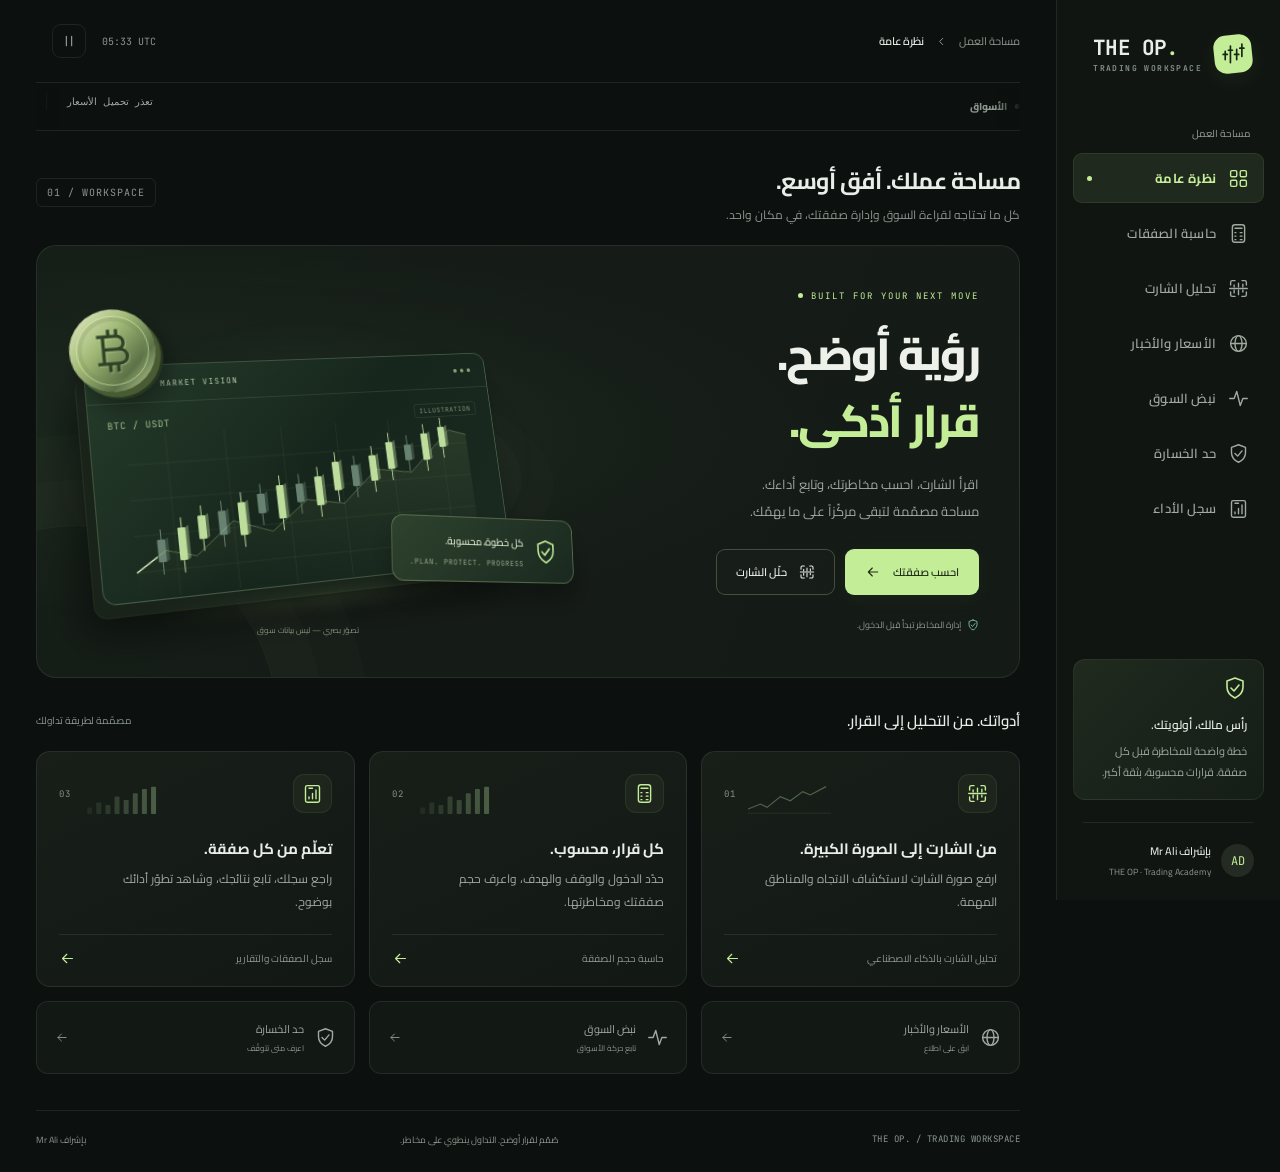
==== commit c2385324: "Redesign THE OP with a responsive dimensional trading workspace" ====
--- a/index.html
+++ b/index.html
@@ -3,14 +3,13 @@
 <head>
 <meta charset="UTF-8">
 <meta name="viewport" content="width=device-width, initial-scale=1.0, viewport-fit=cover">
-<title>حاسبة حجم الصفقة — THE OP</title>
+<title>THE OP — مساحة عمل المتداول</title>
 <meta name="description" content="حاسبة احترافية لحجم الصفقة وإدارة رأس المال، مع تحليل صورة الشارت بالذكاء الاصطناعي وأسعار السوق اللحظية.">
-<meta name="theme-color" content="#040a12">
+<meta name="theme-color" content="#0c100f">
 <link rel="icon" href="data:image/svg+xml,%3Csvg xmlns='http://www.w3.org/2000/svg' viewBox='0 0 42 42'%3E%3Crect x='6' y='18' width='4' height='16' rx='1' fill='%23ff5c7a'/%3E%3Crect x='15' y='9' width='4' height='22' rx='1' fill='%2322d3ee'/%3E%3Crect x='24' y='14' width='4' height='12' rx='1' fill='%2322d3ee'/%3E%3Crect x='33' y='6' width='4' height='24' rx='1' fill='%2334d399'/%3E%3C/svg%3E">
 <link rel="apple-touch-icon" href="data:image/svg+xml,%3Csvg xmlns='http://www.w3.org/2000/svg' viewBox='0 0 42 42'%3E%3Crect width='42' height='42' rx='8' fill='%23040a12'/%3E%3Crect x='6' y='18' width='4' height='16' rx='1' fill='%23ff5c7a'/%3E%3Crect x='15' y='9' width='4' height='22' rx='1' fill='%2322d3ee'/%3E%3Crect x='24' y='14' width='4' height='12' rx='1' fill='%2322d3ee'/%3E%3Crect x='33' y='6' width='4' height='24' rx='1' fill='%2334d399'/%3E%3C/svg%3E">
 <meta name="color-scheme" content="dark">
-<link rel="preconnect" href="https://fonts.googleapis.com">
-<link href="https://fonts.googleapis.com/css2?family=Cairo:wght@400;500;600;700;800;900&family=JetBrains+Mono:wght@400;500;600;700&display=swap" rel="stylesheet">
+<link rel="stylesheet" href="./assets/fonts/fonts.css">
 <style>
   :root{
     --bg-void:#040a12;
@@ -18,11 +17,11 @@
     --bg-panel-2:#0b1d2b;
     --bg-panel-3:#12324a;
     --purple-deep:#0a3b4d;
-    --purple:#0ea5c4;
-    --purple-bright:#22d3ee;
-    --purple-glow:#a9f2ff;
-    --border:rgba(34,211,238,0.16);
-    --border-strong:rgba(34,211,238,0.36);
+    --purple:#79b797;
+    --purple-bright:#c4ed98;
+    --purple-glow:#ddf3c5;
+    --border:rgba(196,237,152,0.16);
+    --border-strong:rgba(196,237,152,0.36);
     --text:#dcf2fb;
     --text-muted:#7fa9be;
     --text-dim:#557c90;
@@ -38,20 +37,6 @@
   body{ touch-action:pan-y; overscroll-behavior-x:none; }
   .ltr{direction:ltr; unicode-bidi:isolate; font-family:'JetBrains Mono',monospace;}
 
-  /* ================= 3D BACKGROUND ================= */
-  #bg3d{
-    position:fixed; inset:0; width:100%; height:100%; display:block;
-    z-index:0; pointer-events:none; opacity:0; transition:opacity 1.2s ease;
-  }
-  #bg3d.ready{opacity:.72;}
-  .bg-scrim{
-    position:fixed; inset:0; z-index:1; pointer-events:none;
-    background:
-      radial-gradient(ellipse 900px 500px at 15% -10%, rgba(14,165,196,0.18), transparent 60%),
-      radial-gradient(ellipse 700px 550px at 100% 6%, rgba(14,165,196,0.13), transparent 60%),
-      linear-gradient(180deg, rgba(4,10,18,0.20) 0%, rgba(4,10,18,0.46) 55%, rgba(4,10,18,0.74) 100%);
-  }
-
   /* ================= DASHBOARD SHELL ================= */
   .app{
     position:relative; z-index:2;
@@ -62,11 +47,11 @@
     position:sticky; top:22px; padding:20px 16px; border-radius:22px;
     background:linear-gradient(168deg, rgba(28,23,18,.86), rgba(19,16,9,.92));
     border:1px solid var(--border-strong);
-    box-shadow:0 26px 56px -28px rgba(14,165,196,.6), inset 0 1px 0 rgba(255,255,255,.05);
+    box-shadow:0 26px 56px -28px rgba(121,183,151,.6), inset 0 1px 0 rgba(255,255,255,.05);
     backdrop-filter:blur(16px) saturate(1.15);
   }
   .side-brand{display:flex; align-items:center; gap:11px; padding:2px 8px 16px; border-bottom:1px solid var(--border);}
-  .side-brand svg{width:30px; height:30px; flex-shrink:0; filter:drop-shadow(0 0 10px rgba(34,211,238,.5));}
+  .side-brand svg{width:30px; height:30px; flex-shrink:0; filter:drop-shadow(0 0 10px rgba(196,237,152,.5));}
   .side-brand-txt{display:flex; flex-direction:column; gap:2px; min-width:0;}
   .side-brand-name{
     font-family:'JetBrains Mono',monospace; font-weight:700; font-size:17px; letter-spacing:3px;
@@ -77,7 +62,7 @@
   .side-label{font-size:10px; font-weight:800; color:var(--text-dim); letter-spacing:1.6px; padding:16px 10px 8px;}
   .side-foot{
     margin-top:16px; padding:12px 13px; border-radius:13px; font-size:11.5px; line-height:1.85;
-    color:var(--purple-glow); background:rgba(34,211,238,.07); border:1px solid var(--border);
+    color:var(--purple-glow); background:rgba(196,237,152,.07); border:1px solid var(--border);
   }
 
   .main{min-width:0;}
@@ -94,7 +79,7 @@
   .subtitle{text-align:center; color:var(--text-muted); font-size:13px; margin-bottom:14px;}
   .mission-strip{
     text-align:center; font-size:12.5px; font-weight:700; color:var(--purple-glow);
-    background:linear-gradient(90deg, transparent, rgba(34,211,238,0.10), transparent);
+    background:linear-gradient(90deg, transparent, rgba(196,237,152,0.10), transparent);
     border-top:1px solid var(--border); border-bottom:1px solid var(--border);
     padding:10px 14px; margin-bottom:26px; line-height:1.6;
   }
@@ -102,18 +87,18 @@
   .card{
     background:linear-gradient(165deg, var(--bg-panel-2), var(--bg-panel));
     border:1px solid var(--border); border-radius:18px; padding:24px;
-    box-shadow:0 16px 40px -20px rgba(14,165,196,0.5), inset 0 1px 0 rgba(255,255,255,0.04), inset 0 0 0 1px rgba(255,255,255,0.015);
+    box-shadow:0 16px 40px -20px rgba(121,183,151,0.5), inset 0 1px 0 rgba(255,255,255,0.04), inset 0 0 0 1px rgba(255,255,255,0.015);
     margin-bottom:18px; backdrop-filter:blur(14px) saturate(1.1);
     transition:box-shadow .3s cubic-bezier(.2,.8,.2,1), border-color .3s cubic-bezier(.2,.8,.2,1), transform .3s cubic-bezier(.2,.8,.2,1);
   }
   .card:hover{
     border-color:var(--border-strong); transform:translateY(-1px);
-    box-shadow:0 24px 54px -18px rgba(14,165,196,0.7), inset 0 1px 0 rgba(255,255,255,0.06), inset 0 0 0 1px rgba(255,255,255,0.02);
+    box-shadow:0 24px 54px -18px rgba(121,183,151,0.7), inset 0 1px 0 rgba(255,255,255,0.06), inset 0 0 0 1px rgba(255,255,255,0.02);
   }
   .card-title{font-size:15px; font-weight:800; color:var(--purple-glow); margin-bottom:16px; display:flex; align-items:center; gap:8px; letter-spacing:.2px;}
 
   .rule-box{
-    background:rgba(34,211,238,0.08); border:1px solid var(--border); border-radius:12px;
+    background:rgba(196,237,152,0.08); border:1px solid var(--border); border-radius:12px;
     padding:14px 16px; margin-bottom:22px; font-size:13px; color:var(--text-muted); line-height:2;
   }
   .rule-box b{color:var(--purple-glow);}
@@ -125,7 +110,7 @@
     padding:15px 16px; border-radius:12px; font-family:'JetBrains Mono',monospace; font-size:17px;
     direction:ltr; text-align:left; transition:border-color .2s ease, box-shadow .2s ease;
   }
-  .form-row input:focus{outline:none; border-color:var(--purple-bright); box-shadow:0 0 0 4px rgba(34,211,238,0.12), inset 0 1px 3px rgba(0,0,0,0.3);}
+  .form-row input:focus{outline:none; border-color:var(--purple-bright); box-shadow:0 0 0 4px rgba(196,237,152,0.12), inset 0 1px 3px rgba(0,0,0,0.3);}
   .form-grid{display:grid; grid-template-columns:1fr 1fr; gap:12px;}
 
   .step-num{
@@ -149,12 +134,12 @@
     background:var(--bg-void); color:var(--text-muted); font-weight:700; font-size:13.5px; cursor:pointer;
     transition:.2s cubic-bezier(.2,.8,.2,1);
   }
-  .asset-opt.selected{border-color:var(--purple-bright); background:rgba(34,211,238,0.12); color:var(--purple-glow); box-shadow:0 6px 16px -8px rgba(34,211,238,0.45);}
+  .asset-opt.selected{border-color:var(--purple-bright); background:rgba(196,237,152,0.12); color:var(--purple-glow); box-shadow:0 6px 16px -8px rgba(196,237,152,0.45);}
 
   .lev-box{
     background:linear-gradient(160deg, var(--bg-panel-3), var(--bg-panel-2)); border:1.5px solid var(--border-strong);
     border-radius:14px; padding:16px; margin-top:14px;
-    box-shadow:inset 0 1px 0 rgba(255,255,255,0.04), 0 10px 30px -18px rgba(14,165,196,0.5);
+    box-shadow:inset 0 1px 0 rgba(255,255,255,0.04), 0 10px 30px -18px rgba(121,183,151,0.5);
   }
   .lev-title{font-size:13px; font-weight:800; color:var(--purple-glow); margin-bottom:10px;}
   .lev-main{
@@ -165,7 +150,7 @@
   .lev-warn{color:var(--red); font-weight:700;}
 
   .journal-add-btn{margin-top:14px; background:var(--bg-panel-3); border:1.5px solid var(--border-strong); color:var(--purple-glow);}
-  .journal-add-btn:hover{background:rgba(34,211,238,0.12);}
+  .journal-add-btn:hover{background:rgba(196,237,152,0.12);}
   .share-card-btn{margin-top:10px; background:linear-gradient(135deg, var(--purple-bright), var(--purple)); color:#032430;}
 
   .img-modal{
@@ -194,7 +179,7 @@
   .journal-line1{font-size:13px; font-weight:700; color:var(--text); display:flex; align-items:center; gap:6px; flex-wrap:wrap;}
   .journal-line2{font-size:11.5px; color:var(--text-dim); margin-top:3px; font-family:'JetBrains Mono',monospace;}
   .journal-badge{font-size:10.5px; font-weight:800; padding:3px 9px; border-radius:100px;}
-  .journal-badge.open{background:rgba(34,211,238,0.14); color:var(--purple-glow);}
+  .journal-badge.open{background:rgba(196,237,152,0.14); color:var(--purple-glow);}
   .journal-badge.win{background:var(--green-dim); color:var(--green);}
   .journal-badge.loss{background:var(--red-dim); color:var(--red);}
   .journal-badge.breakeven{background:var(--bg-panel-3); color:var(--text-muted);}
@@ -223,10 +208,10 @@
   .btn{
     width:100%; font-family:inherit; font-weight:800; font-size:15px; padding:14px; border-radius:12px;
     border:none; cursor:pointer; background:linear-gradient(135deg, var(--purple-bright), var(--purple));
-    color:#032430; box-shadow:0 12px 30px -10px rgba(14,165,196,0.7);
+    color:#032430; box-shadow:0 12px 30px -10px rgba(121,183,151,0.7);
     transition:filter .2s cubic-bezier(.2,.8,.2,1), transform .15s cubic-bezier(.2,.8,.2,1), box-shadow .2s ease;
   }
-  .btn:hover{filter:brightness(1.1); transform:translateY(-1px); box-shadow:0 16px 36px -10px rgba(14,165,196,0.8);}
+  .btn:hover{filter:brightness(1.1); transform:translateY(-1px); box-shadow:0 16px 36px -10px rgba(121,183,151,0.8);}
   .btn:active{transform:translateY(0) scale(.98); filter:brightness(.97);}
 
   .result{display:none; margin-top:22px;}
@@ -256,7 +241,7 @@
   .result-mini-dollar{font-family:'JetBrains Mono',monospace; font-size:13px; font-weight:700; margin-top:4px; opacity:.85;}
   .capital-hint{
     margin-top:9px; font-size:13px; color:var(--purple-glow); font-weight:700;
-    background:rgba(34,211,238,0.08); border:1px solid var(--border); border-radius:10px; padding:10px 13px;
+    background:rgba(196,237,152,0.08); border:1px solid var(--border); border-radius:10px; padding:10px 13px;
     display:none;
   }
   .capital-hint.show{display:block;}
@@ -292,7 +277,7 @@
   .news-item-top{display:flex; align-items:center; justify-content:space-between; gap:8px; margin-bottom:6px;}
   .news-currency-badge{
     font-family:'JetBrains Mono',monospace; font-size:11px; font-weight:800; color:var(--purple-glow);
-    background:rgba(34,211,238,0.1); border:1px solid var(--border); padding:2px 8px; border-radius:6px; flex-shrink:0;
+    background:rgba(196,237,152,0.1); border:1px solid var(--border); padding:2px 8px; border-radius:6px; flex-shrink:0;
   }
   .news-impact-badge{
     font-size:10.5px; font-weight:800; padding:3px 9px; border-radius:100px; flex-shrink:0; white-space:nowrap;
@@ -308,7 +293,7 @@
     width:100%; overflow:hidden; position:relative; display:flex; align-items:stretch;
     background:linear-gradient(180deg, var(--bg-panel-2), var(--bg-void));
     border-bottom:1px solid var(--border-strong);
-    box-shadow:0 6px 24px -10px rgba(14,165,196,0.35);
+    box-shadow:0 6px 24px -10px rgba(121,183,151,0.35);
   }
   .mkt-ticker::before, .mkt-ticker::after{
     content:''; position:absolute; top:0; bottom:0; width:60px; z-index:3; pointer-events:none;
@@ -352,7 +337,7 @@
   .watch-status.calm{background:var(--green-dim); color:var(--green); border:1px solid rgba(52,211,153,0.35);}
   .watch-status.alert{background:var(--red-dim); color:var(--red); border:1px solid rgba(248,113,113,0.35);}
   .session-info{
-    background:rgba(34,211,238,0.08); border:1px solid var(--border); border-radius:10px;
+    background:rgba(196,237,152,0.08); border:1px solid var(--border); border-radius:10px;
     padding:10px 13px; font-size:12.5px; color:var(--text-muted); margin-bottom:12px; line-height:1.8;
   }
 
@@ -370,7 +355,7 @@
   .page-tab.active{
     background:linear-gradient(135deg, var(--purple-glow), var(--purple-bright) 55%, var(--purple));
     border-color:transparent; color:#032430; font-weight:800;
-    box-shadow:0 12px 26px -10px rgba(34,211,238,0.75);
+    box-shadow:0 12px 26px -10px rgba(196,237,152,0.75);
   }
   .view{display:none;}
   .view.active{display:block; animation:fadein .25s ease;}
@@ -448,7 +433,7 @@
     flex:1; text-align:center; padding:10px; border-radius:10px; border:1px solid var(--border);
     background:var(--bg-void); color:var(--text-muted); font-size:13px; font-weight:700; cursor:pointer;
   }
-  .report-tab-btn.active{border-color:var(--purple-bright); background:rgba(34,211,238,0.12); color:var(--purple-glow);}
+  .report-tab-btn.active{border-color:var(--purple-bright); background:rgba(196,237,152,0.12); color:var(--purple-glow);}
   .report-stats-grid{display:grid; grid-template-columns:1fr 1fr; gap:10px; margin-bottom:18px;}
   .report-day-bar{display:flex; align-items:center; gap:10px; margin-bottom:8px; font-size:12.5px;}
   .report-day-label{width:60px; color:var(--text-muted); flex-shrink:0;}
@@ -472,7 +457,7 @@
     background:var(--bg-panel-2); color:var(--text-muted); font-size:12.5px; font-weight:700; cursor:pointer; transition:.15s;
   }
   .smc-style-opt span{display:block; font-size:10.5px; font-weight:500; color:var(--text-dim); margin-top:3px;}
-  .smc-style-opt.selected{border-color:var(--purple-bright); background:rgba(34,211,238,0.12); color:var(--purple-glow);}
+  .smc-style-opt.selected{border-color:var(--purple-bright); background:rgba(196,237,152,0.12); color:var(--purple-glow);}
   .smc-style-opt.selected span{color:var(--purple-glow); opacity:.8;}
   .smc-quickpicks{display:flex; flex-wrap:wrap; gap:8px; margin:-6px 0 18px;}
   .smc-chip{
@@ -491,7 +476,7 @@
   .smc-suggestion{
     background:linear-gradient(160deg, var(--bg-panel-3), var(--bg-panel-2)); border:1.5px solid var(--border-strong);
     border-radius:14px; padding:16px;
-    box-shadow:0 18px 40px -22px rgba(34,211,238,0.55);
+    box-shadow:0 18px 40px -22px rgba(196,237,152,0.55);
   }
   .img-drop{
     border:2px dashed var(--border-strong); border-radius:14px; padding:28px 16px; text-align:center;
@@ -508,82 +493,8 @@
     font-size:12px; color:var(--text-muted); background:var(--bg-void); border:1px solid var(--border);
     border-radius:10px; padding:9px 12px; margin-top:8px; line-height:1.7;
   }
-  /* ================= LANDING SPLASH ================= */
-  #landing{
-    position:fixed; inset:0; z-index:2000; overflow:hidden;
-    background:radial-gradient(ellipse 900px 700px at 50% 30%, rgba(14,165,196,0.16), transparent 65%), var(--bg-void);
-    display:flex; align-items:center; justify-content:center;
-    transition:opacity .6s ease, visibility .6s ease;
-  }
-  #landing.hidden{opacity:0; visibility:hidden; pointer-events:none;}
-
-  .float-arrow{
-    position:absolute; bottom:-60px; font-family:'JetBrains Mono',monospace; font-weight:800;
-    animation-name:floatUp; animation-timing-function:linear; animation-iteration-count:infinite;
-    user-select:none; pointer-events:none;
-  }
-  .float-arrow.up{color:var(--green); text-shadow:0 0 14px rgba(52,211,153,0.6);}
-  .float-arrow.down{color:var(--red); text-shadow:0 0 14px rgba(248,113,113,0.55);}
-  @keyframes floatUp{
-    0%{ transform:translateY(0) rotate(0deg); opacity:0; }
-    12%{ opacity:.85; }
-    85%{ opacity:.7; }
-    100%{ transform:translateY(-115vh) rotate(8deg); opacity:0; }
-  }
-
-  .landing-content{position:relative; z-index:2; text-align:center; padding:0 24px;}
-  .landing-logo{width:76px; height:76px; margin-bottom:18px; filter:drop-shadow(0 0 24px rgba(34,211,238,0.55)); animation:logoPulse 3s ease-in-out infinite;}
-  @keyframes logoPulse{0%,100%{transform:scale(1);} 50%{transform:scale(1.06);}}
-
-  .landing-title{font-family:'JetBrains Mono',monospace; font-weight:800; font-size:44px; letter-spacing:8px; margin-bottom:14px;}
-  .landing-letter{
-    display:inline-block; opacity:0; transform:translateY(24px) rotateX(70deg);
-    animation:letterIn .55s cubic-bezier(.2,.8,.2,1) forwards;
-    background:linear-gradient(180deg, var(--purple-glow), var(--purple-bright) 55%, var(--purple));
-    -webkit-background-clip:text; background-clip:text; color:transparent;
-  }
-  @keyframes letterIn{ to{opacity:1; transform:translateY(0) rotateX(0);} }
-
-  .landing-tagline{
-    font-size:17px; font-weight:800; color:var(--purple-glow); margin-bottom:16px; letter-spacing:.3px;
-    opacity:0; animation:fadeUp .7s ease .55s forwards;
-  }
-
-  .landing-sub{
-    font-size:14.5px; color:var(--text-muted); line-height:1.9; margin-bottom:26px; max-width:480px;
-    margin-left:auto; margin-right:auto;
-    opacity:0; animation:fadeUp .8s ease .8s forwards;
-  }
-  .landing-sub-strong{color:#fff; font-weight:700;}
-  @keyframes fadeUp{ from{opacity:0; transform:translateY(10px);} to{opacity:1; transform:translateY(0);} }
-
-  .landing-pillars{
-    display:flex; flex-wrap:wrap; justify-content:center; gap:10px; margin-bottom:30px;
-    opacity:0; animation:fadeUp .8s ease 1.05s forwards;
-  }
-  .landing-pillar{
-    font-size:12px; font-weight:700; color:var(--text); background:rgba(34,211,238,0.08);
-    border:1px solid var(--border); padding:8px 14px; border-radius:100px; white-space:nowrap;
-  }
-
-  .landing-enter{
-    opacity:0; animation:fadeUp .8s ease 1.3s forwards;
-    font-family:inherit; font-weight:800; font-size:15px; letter-spacing:.5px;
-    padding:15px 46px; border-radius:100px; border:none; cursor:pointer;
-    background:linear-gradient(135deg, var(--purple-glow), var(--purple-bright) 55%, var(--purple)); color:#032430;
-    box-shadow:0 16px 40px -12px rgba(34,211,238,0.8);
-    transition:transform .2s, box-shadow .2s;
-  }
-  .landing-enter:hover{transform:translateY(-2px); box-shadow:0 20px 46px -12px rgba(34,211,238,0.95);}
-
-  @media (max-width:520px){
-    .landing-title{font-size:30px; letter-spacing:5px;}
-    .landing-logo{width:60px; height:60px;}
-    .landing-tagline{font-size:15px;}
-    .landing-sub{font-size:13.5px;}
-    .landing-pillar{font-size:11px; padding:7px 12px;}
-  }
 </style>
+<link rel="stylesheet" href="./experience.css">
 
 <!-- Backend origin, Supabase auth, and the account/subscription UI. Loaded
      before the page script so window.apiFetch exists by the time it runs. -->
@@ -591,83 +502,77 @@
 <script type="module" src="./app-auth.js"></script>
 </head>
 <body>
-<canvas id="bg3d" aria-hidden="true"></canvas>
+<svg xmlns="http://www.w3.org/2000/svg" width="0" height="0" style="position:absolute" aria-hidden="true"><defs><symbol id="i-logo" viewBox="0 0 24 24"><path d="M4 17V9m5 11V4m6 13V7m5 7V2"/><path d="M2 12h4m1-4h4m2 4h4m1-6h4"/></symbol><symbol id="i-home" viewBox="0 0 24 24"><rect x="3" y="3" width="7" height="7" rx="1.5"/><rect x="14" y="3" width="7" height="7" rx="1.5"/><rect x="3" y="14" width="7" height="7" rx="1.5"/><rect x="14" y="14" width="7" height="7" rx="1.5"/></symbol><symbol id="i-calc" viewBox="0 0 24 24"><rect x="5" y="2" width="14" height="20" rx="3"/><path d="M8 6h8M8 11h1m5 0h2m-8 4h1m5 0h2m-8 4h1m5 0h2"/></symbol><symbol id="i-scan" viewBox="0 0 24 24"><path d="M8 3H5a2 2 0 0 0-2 2v3m13-5h3a2 2 0 0 1 2 2v3M3 16v3a2 2 0 0 0 2 2h3m8 0h3a2 2 0 0 0 2-2v-3M2 12h20M7 8v2m5-4v4m5-3v3m-10 4v3m5-3v5m5-5v2"/></symbol><symbol id="i-chart" viewBox="0 0 24 24"><path d="M3 3v18h18M7 15l4-5 4 3 6-9"/></symbol><symbol id="i-pulse" viewBox="0 0 24 24"><path d="M2 12h5l3-8 4 16 3-8h5"/></symbol><symbol id="i-shield" viewBox="0 0 24 24"><path d="m12 2 8 3v6c0 5-4 9-8 11-4-2-8-6-8-11V5l8-3Z"/><path d="m8 12 3 3 5-6"/></symbol><symbol id="i-report" viewBox="0 0 24 24"><rect x="4" y="3" width="16" height="19" rx="2"/><path d="M8 16v2m4-6v6m4-10v10M8 6h4"/></symbol><symbol id="i-arrow" viewBox="0 0 24 24"><path d="M19 12H5m6-6-6 6 6 6"/></symbol><symbol id="i-pause" viewBox="0 0 24 24"><path d="M8 5v14M16 5v14"/></symbol><symbol id="i-play" viewBox="0 0 24 24"><path d="m8 4 12 8-12 8V4Z"/></symbol><symbol id="i-chevron" viewBox="0 0 24 24"><path d="m14 7-5 5 5 5"/></symbol><symbol id="i-upload" viewBox="0 0 24 24"><path d="M4 16v4h16v-4M12 16V3m-5 5 5-5 5 5"/></symbol><symbol id="i-check" viewBox="0 0 24 24"><path d="m5 12 4 4L19 6"/></symbol><symbol id="i-globe" viewBox="0 0 24 24"><circle cx="12" cy="12" r="9"/><ellipse cx="12" cy="12" rx="4" ry="9"/><path d="M3 12h18"/></symbol></defs></svg>
+<a class="skip-link" href="#mainContent">انتقل للمحتوى</a>
 <div class="bg-scrim" aria-hidden="true"></div>
-
-<div id="landing">
-  <div class="float-arrows" id="floatArrows"></div>
-  <div class="landing-content">
-    <svg class="landing-logo" viewBox="0 0 42 42" fill="none">
-      <rect x="6" y="18" width="4" height="16" rx="1" fill="#ff5c7a"/>
-      <rect x="15" y="9" width="4" height="22" rx="1" fill="#22d3ee"/>
-      <rect x="24" y="14" width="4" height="12" rx="1" fill="#22d3ee"/>
-      <rect x="33" y="6" width="4" height="24" rx="1" fill="#34d399"/>
-    </svg>
-    <div class="landing-title ltr" id="landingTitle"></div>
-    <div class="landing-tagline">حماية رأس مالك أهم من أي صفقة</div>
-    <div class="landing-sub">
-      معظم المتداولين ما بيخسروا فلوسهم لأنهم ما يعرفوا يحللوا —
-      بيخسروها لأنهم ما بيديروا رأس مالهم صح.<br>
-      <span class="landing-sub-strong">THE OP بيوقف هالنزيف قبل ما يصير.</span>
-    </div>
-    <div class="landing-pillars">
-      <div class="landing-pillar">🛡️ حماية رأس المال أولاً</div>
-      <div class="landing-pillar">📐 حسابات دقيقة، مش تخمين</div>
-      <div class="landing-pillar">🚫 صفر عواطف بقرارك</div>
-    </div>
-    <button class="landing-enter" onclick="enterLanding()">ابدأ تحمي رأس مالك الآن</button>
-  </div>
-</div>
-
-<div class="mkt-ticker" id="tickerWrap">
-  <span class="mkt-live"><span class="mkt-live-dot"></span> LIVE</span>
-  <div class="mkt-viewport">
-    <div class="mkt-track" id="tickerTrack"></div>
-  </div>
-</div>
 
 <div class="app">
   <aside class="sidebar">
-    <div class="side-brand">
-      <svg viewBox="0 0 42 42" fill="none" aria-hidden="true">
-        <rect x="6" y="18" width="4" height="16" rx="1" fill="#ff5c7a"/>
-        <rect x="15" y="9" width="4" height="22" rx="1" fill="#22d3ee"/>
-        <rect x="24" y="14" width="4" height="12" rx="1" fill="#22d3ee"/>
-        <rect x="33" y="6" width="4" height="24" rx="1" fill="#34d399"/>
-      </svg>
-      <span class="side-brand-txt">
-        <span class="side-brand-name ltr">THE OP</span>
-        <span class="side-brand-sub">إدارة رأس المال والمخاطر</span>
-      </span>
+    <a class="side-brand" href="#home" onclick="switchPage('home');return false;" aria-label="THE OP — الرئيسية">
+      <span class="brand-mark"><svg class="op-icon " aria-hidden="true"><use href="#i-logo"/></svg></span>
+      <span class="side-brand-txt"><span class="side-brand-name ltr">THE OP<span style="color:var(--purple-bright)">.</span></span><span class="side-brand-sub">TRADING WORKSPACE</span></span>
+    </a>
+
+    <div class="side-label">مساحة العمل</div>
+    <nav class="page-tabs" id="pageTabs" aria-label="أدوات التداول">
+      <button type="button" class="page-tab active" data-page="home" aria-current="page" onclick="switchPage('home')"><span class="tab-ico"><svg class="op-icon " aria-hidden="true"><use href="#i-home"/></svg></span>نظرة عامة</button>
+      <button type="button" class="page-tab" data-page="calc"  onclick="switchPage('calc')"><span class="tab-ico"><svg class="op-icon " aria-hidden="true"><use href="#i-calc"/></svg></span>حاسبة الصفقات</button>
+      <button type="button" class="page-tab" data-page="imgchart"  onclick="switchPage('imgchart')"><span class="tab-ico"><svg class="op-icon " aria-hidden="true"><use href="#i-scan"/></svg></span>تحليل الشارت</button>
+      <button type="button" class="page-tab" data-page="prices"  onclick="switchPage('prices')"><span class="tab-ico"><svg class="op-icon " aria-hidden="true"><use href="#i-globe"/></svg></span>الأسعار والأخبار</button>
+      <button type="button" class="page-tab" data-page="pulse"  onclick="switchPage('pulse')"><span class="tab-ico"><svg class="op-icon " aria-hidden="true"><use href="#i-pulse"/></svg></span>نبض السوق</button>
+      <button type="button" class="page-tab" data-page="limit"  onclick="switchPage('limit')"><span class="tab-ico"><svg class="op-icon " aria-hidden="true"><use href="#i-shield"/></svg></span>حد الخسارة</button>
+      <button type="button" class="page-tab" data-page="report"  onclick="switchPage('report')"><span class="tab-ico"><svg class="op-icon " aria-hidden="true"><use href="#i-report"/></svg></span>سجل الأداء</button>
+    </nav>
+    <div class="sidebar-bottom">
+      <div class="side-foot"><svg class="op-icon " aria-hidden="true"><use href="#i-shield"/></svg><b>رأس مالك، أولويتك.</b>خطة واضحة للمخاطرة قبل كل صفقة. قرارات محسوبة، بثقة أكبر.</div>
+      <div class="side-signature"><span class="signature-avatar">AD</span><span><b>بإشراف Mr Ali</b><small>THE OP · Trading Academy</small></span></div>
     </div>
-
-    <div class="side-label">الأقسام</div>
-    <nav class="page-tabs" id="pageTabs">
-      <button class="page-tab active" data-page="calc" onclick="switchPage('calc')"><span class="tab-ico">🧮</span>الحاسبة</button>
-      <button class="page-tab" data-page="imgchart" onclick="switchPage('imgchart')"><span class="tab-ico">📷</span>تحليل صورة</button>
-      <button class="page-tab" data-page="prices" onclick="switchPage('prices')"><span class="tab-ico">💱</span>الأسعار والأخبار</button>
-      <button class="page-tab" data-page="pulse" onclick="switchPage('pulse')"><span class="tab-ico">📊</span>نبض السوق</button>
-      <button class="page-tab" data-page="limit" onclick="switchPage('limit')"><span class="tab-ico">🛑</span>حد الخسارة</button>
-      <button class="page-tab" data-page="report" onclick="switchPage('report')"><span class="tab-ico">🗂️</span>التقرير</button>
-    </nav>
-
-    <div class="side-foot">🛡️ مهمتنا نوقفك قبل ما تخسر رأس مالك — مش بس نحسبلك أرباحك</div>
   </aside>
 
-  <div class="main">
-    <div class="main-head">
-      <h1 class="main-title" id="pageTitle">حاسبة حجم الصفقة</h1>
-      <div class="main-sub" id="pageSub">احسب حجم صفقتك وخسارتك المحتملة قبل ما تدخل السوق</div>
+  <main class="main" id="mainContent" tabindex="-1">
+    <header class="workspace-bar">
+      <div class="workspace-path"><span>مساحة العمل</span><svg class="op-icon " aria-hidden="true"><use href="#i-chevron"/></svg><b id="workspaceCrumb">نظرة عامة</b></div>
+      <div class="workspace-actions"><time class="workspace-time ltr" id="workspaceTime"></time><button type="button" class="motion-toggle" id="motionToggle" aria-label="إيقاف الحركة" aria-pressed="true"><svg class="op-icon " aria-hidden="true"><use href="#i-pause"/></svg></button><div id="accountSlot"></div></div>
+    </header>
+    <div class="mkt-ticker" id="tickerWrap" aria-label="أسعار الأسواق عند آخر تحديث">
+  <span class="mkt-live"><span class="mkt-live-dot"></span> الأسواق</span>
+  <div class="mkt-viewport"><div class="mkt-track" id="tickerTrack"><span class="mkt-item"><span class="mkt-sym">جاري جلب أسعار الأسواق…</span></span></div></div>
+</div>
+    <div class="main-head"><div><h1 class="main-title" id="pageTitle" tabindex="-1">مساحة عملك. أفق أوسع.</h1><p class="main-sub" id="pageSub">كل ما تحتاجه لقراءة السوق وإدارة صفقتك، في مكان واحد.</p></div><span class="page-index ltr" id="pageIndex">01 / WORKSPACE</span></div>
+    <div class="view active" id="view-home">
+      <section class="hero" aria-labelledby="heroTitle">
+        <div class="hero-copy">
+          <div class="eyebrow">BUILT FOR YOUR NEXT MOVE</div>
+          <h2 id="heroTitle">رؤية أوضح.<br><span>قرار أذكى.</span></h2>
+          <p>اقرأ الشارت، احسب مخاطرتك، وتابع أداءك.<br>مساحة مصمّمة لتبقى مركّزاً على ما يهمّك.</p>
+          <div class="hero-actions"><button type="button" class="op-button primary" onclick="switchPage('calc')">احسب صفقتك <svg class="op-icon " aria-hidden="true"><use href="#i-arrow"/></svg></button><button type="button" class="op-button" onclick="switchPage('imgchart')"><svg class="op-icon " aria-hidden="true"><use href="#i-scan"/></svg> حلّل الشارت</button></div>
+          <div class="hero-note"><svg class="op-icon " aria-hidden="true"><use href="#i-shield"/></svg> إدارة المخاطر تبدأ قبل الدخول.</div>
+        </div>
+        <div class="scene-wrap" role="img" aria-label="مجسّم شارت تداول ثلاثي الأبعاد للزينة، لا يمثل أسعاراً فعلية">
+          <div class="scene-glow"></div><div class="scene-orbit"></div>
+          <div class="scene-object" aria-hidden="true">
+            <div class="terminal"><div class="terminal-head"><span>THE OP / MARKET VISION</span><span class="terminal-dots"><i></i><i></i><i></i></span></div><div class="terminal-title"><span>BTC / USDT</span><span>ILLUSTRATION</span></div><svg class="terminal-chart" viewBox="0 0 370 160" aria-hidden="true"><defs><linearGradient id="chartArea" x1="0" y1="0" x2="0" y2="1"><stop stop-color="#bce092" stop-opacity=".1"/><stop offset="1" stop-color="#bce092" stop-opacity="0"/></linearGradient></defs><g stroke="#c4ed98" stroke-opacity=".065"><path d="M0 30h370M0 65h370M0 100h370M0 135h370M40 0v160M100 0v160M160 0v160M220 0v160M280 0v160M340 0v160"/></g><path d="M0 135 30 116 60 124 100 93 140 107 180 78 220 85 260 52 300 58 350 15 370 21V160H0Z" fill="url(#chartArea)"/><g><path d="M26 95v44" stroke="#688271" stroke-width="1"/><rect x="22" y="105" width="8" height="22" rx="1" fill="#688271"/><path d="M30 105l3-2v22l-3 2" fill="#688271" opacity=".4"/><path d="M47 85v54" stroke="#bddd9c" stroke-width="1"/><rect x="43" y="95" width="8" height="32" rx="1" fill="#bddd9c"/><path d="M51 95l3-2v32l-3 2" fill="#bddd9c" opacity=".4"/><path d="M68 75v45" stroke="#bddd9c" stroke-width="1"/><rect x="64" y="85" width="8" height="23" rx="1" fill="#bddd9c"/><path d="M72 85l3-2v23l-3 2" fill="#bddd9c" opacity=".4"/><path d="M89 72v46" stroke="#688271" stroke-width="1"/><rect x="85" y="82" width="8" height="24" rx="1" fill="#688271"/><path d="M93 82l3-2v24l-3 2" fill="#688271" opacity=".4"/><path d="M110 65v55" stroke="#bddd9c" stroke-width="1"/><rect x="106" y="75" width="8" height="33" rx="1" fill="#bddd9c"/><path d="M114 75l3-2v33l-3 2" fill="#bddd9c" opacity=".4"/><path d="M131 58v42" stroke="#688271" stroke-width="1"/><rect x="127" y="68" width="8" height="20" rx="1" fill="#688271"/><path d="M135 68l3-2v20l-3 2" fill="#688271" opacity=".4"/><path d="M152 51v56" stroke="#bddd9c" stroke-width="1"/><rect x="148" y="61" width="8" height="34" rx="1" fill="#bddd9c"/><path d="M156 61l3-2v34l-3 2" fill="#bddd9c" opacity=".4"/><path d="M173 51v41" stroke="#688271" stroke-width="1"/><rect x="169" y="61" width="8" height="19" rx="1" fill="#688271"/><path d="M177 61l3-2v19l-3 2" fill="#688271" opacity=".4"/><path d="M194 45v52" stroke="#bddd9c" stroke-width="1"/><rect x="190" y="55" width="8" height="30" rx="1" fill="#bddd9c"/><path d="M198 55l3-2v30l-3 2" fill="#bddd9c" opacity=".4"/><path d="M215 31v52" stroke="#bddd9c" stroke-width="1"/><rect x="211" y="41" width="8" height="30" rx="1" fill="#bddd9c"/><path d="M219 41l3-2v30l-3 2" fill="#bddd9c" opacity=".4"/><path d="M236 36v44" stroke="#688271" stroke-width="1"/><rect x="232" y="46" width="8" height="22" rx="1" fill="#688271"/><path d="M240 46l3-2v22l-3 2" fill="#688271" opacity=".4"/><path d="M257 27v49" stroke="#bddd9c" stroke-width="1"/><rect x="253" y="37" width="8" height="27" rx="1" fill="#bddd9c"/><path d="M261 37l3-2v27l-3 2" fill="#bddd9c" opacity=".4"/><path d="M278 14v51" stroke="#bddd9c" stroke-width="1"/><rect x="274" y="24" width="8" height="29" rx="1" fill="#bddd9c"/><path d="M282 24l3-2v29l-3 2" fill="#bddd9c" opacity=".4"/><path d="M299 18v39" stroke="#688271" stroke-width="1"/><rect x="295" y="28" width="8" height="17" rx="1" fill="#688271"/><path d="M303 28l3-2v17l-3 2" fill="#688271" opacity=".4"/><path d="M320 7v51" stroke="#bddd9c" stroke-width="1"/><rect x="316" y="17" width="8" height="29" rx="1" fill="#bddd9c"/><path d="M324 17l3-2v29l-3 2" fill="#bddd9c" opacity=".4"/><path d="M341 1v44" stroke="#bddd9c" stroke-width="1"/><rect x="337" y="11" width="8" height="22" rx="1" fill="#bddd9c"/><path d="M345 11l3-2v22l-3 2" fill="#bddd9c" opacity=".4"/></g><path d="M0 135 30 116 60 124 100 93 140 107 180 78 220 85 260 52 300 58 350 15 370 21" fill="none" stroke="#c9e9a5" stroke-opacity=".3"/><path class="chart-glint" d="M0 135 30 116 60 124 100 93 140 107 180 78 220 85 260 52 300 58 350 15 370 21" fill="none" stroke="#e5facb" stroke-width="1.3"/></svg></div>
+            <div class="terminal-base"></div><div class="coin"><svg viewBox="0 0 36 44" aria-hidden="true"><path d="M10 9h11c9 0 9 12 0 12H10m0 0h13c10 0 10 13 0 13H10V9m5-5v5m7-5v5M15 34v6m7-6v6M6 9h4M6 34h4" fill="none" stroke="currentColor" stroke-width="3" stroke-linecap="square"/></svg></div>
+            <div class="scene-chip"><svg class="op-icon " aria-hidden="true"><use href="#i-shield"/></svg><div><b>كل خطوة، محسوبة.</b><small>PLAN. PROTECT. PROGRESS.</small></div></div>
+          </div>
+          <span class="scene-caption">تصوّر بصري — ليس بيانات سوق</span>
+        </div>
+      </section>
+      <div class="section-heading"><h2>أدواتك. من التحليل إلى القرار.</h2><span>مصمّمة لطريقة تداولك</span></div>
+      <section class="tool-grid" aria-label="أدوات التداول الأساسية">
+        <button type="button" class="tool-card op-reveal" onclick="switchPage('imgchart')"><div class="tool-top"><span class="tool-icon"><svg class="op-icon " aria-hidden="true"><use href="#i-scan"/></svg></span><span class="tool-number">01</span></div><svg class="micro-art" viewBox="0 0 100 35" aria-hidden="true"><path d="M0 29 15 23 23 27 39 14 51 19 66 8 75 12 94 2" fill="none" stroke="#a6cf94" stroke-width="1.4"/><path d="M0 34h100" stroke="#a6cf94" stroke-opacity=".3"/></svg><h3>من الشارت إلى الصورة الكبيرة.</h3><p>ارفع صورة الشارت لاستكشاف الاتجاه والمناطق المهمة.</p><div class="tool-card-foot"><span>تحليل الشارت بالذكاء الاصطناعي</span><svg class="op-icon " aria-hidden="true"><use href="#i-arrow"/></svg></div></button>
+        <button type="button" class="tool-card op-reveal" onclick="switchPage('calc')"><div class="tool-top"><span class="tool-icon"><svg class="op-icon " aria-hidden="true"><use href="#i-calc"/></svg></span><span class="tool-number">02</span></div><svg class="micro-art" viewBox="0 0 100 35" aria-hidden="true"><g fill="#a6cf94"><rect x="5" y="27" width="6" height="8" rx="1" opacity="0.2"/><rect x="16" y="21" width="6" height="14" rx="1" opacity="0.30000000000000004"/><rect x="27" y="24" width="6" height="11" rx="1" opacity="0.4"/><rect x="38" y="14" width="6" height="21" rx="1" opacity="0.5"/><rect x="49" y="18" width="6" height="17" rx="1" opacity="0.6000000000000001"/><rect x="60" y="10" width="6" height="25" rx="1" opacity="0.7"/><rect x="71" y="5" width="6" height="30" rx="1" opacity="0.8"/><rect x="82" y="2" width="6" height="33" rx="1" opacity="0.9000000000000001"/></g></svg><h3>كل قرار، محسوب.</h3><p>حدّد الدخول والوقف والهدف، واعرف حجم صفقتك ومخاطرتها.</p><div class="tool-card-foot"><span>حاسبة حجم الصفقة</span><svg class="op-icon " aria-hidden="true"><use href="#i-arrow"/></svg></div></button>
+        <button type="button" class="tool-card op-reveal" onclick="switchPage('report')"><div class="tool-top"><span class="tool-icon"><svg class="op-icon " aria-hidden="true"><use href="#i-report"/></svg></span><span class="tool-number">03</span></div><svg class="micro-art" viewBox="0 0 100 35" aria-hidden="true"><g fill="#a6cf94"><rect x="5" y="27" width="6" height="8" rx="1" opacity="0.2"/><rect x="16" y="21" width="6" height="14" rx="1" opacity="0.30000000000000004"/><rect x="27" y="24" width="6" height="11" rx="1" opacity="0.4"/><rect x="38" y="14" width="6" height="21" rx="1" opacity="0.5"/><rect x="49" y="18" width="6" height="17" rx="1" opacity="0.6000000000000001"/><rect x="60" y="10" width="6" height="25" rx="1" opacity="0.7"/><rect x="71" y="5" width="6" height="30" rx="1" opacity="0.8"/><rect x="82" y="2" width="6" height="33" rx="1" opacity="0.9000000000000001"/></g></svg><h3>تعلّم من كل صفقة.</h3><p>راجع سجلك، تابع نتائجك، وشاهد تطوّر أدائك بوضوح.</p><div class="tool-card-foot"><span>سجل الصفقات والتقارير</span><svg class="op-icon " aria-hidden="true"><use href="#i-arrow"/></svg></div></button>
+      </section><section class="shortcut-grid" aria-label="المزيد من الأدوات"><button type="button" class="shortcut" onclick="switchPage('prices')"><svg class="op-icon " aria-hidden="true"><use href="#i-globe"/></svg><span>الأسعار والأخبار<small>ابقَ على اطلاع</small></span><svg class="op-icon " aria-hidden="true"><use href="#i-arrow"/></svg></button><button type="button" class="shortcut" onclick="switchPage('pulse')"><svg class="op-icon " aria-hidden="true"><use href="#i-pulse"/></svg><span>نبض السوق<small>تابع حركة الأسواق</small></span><svg class="op-icon " aria-hidden="true"><use href="#i-arrow"/></svg></button><button type="button" class="shortcut" onclick="switchPage('limit')"><svg class="op-icon " aria-hidden="true"><use href="#i-shield"/></svg><span>حد الخسارة<small>اعرف متى تتوقّف</small></span><svg class="op-icon " aria-hidden="true"><use href="#i-arrow"/></svg></button></section></div>
+  <div class="view" id="view-calc">
+  <div class="calc-layout">
+
+  <div class="card calc-input-card">
+    <div class="rule-box">
+       قاعدتك: كل صفقة <b>10%</b> من رأس مالك، وأقصى خسارة <b>2.5%</b> من رأس المال كامل، وأقل عائد مقبول <b>1:2.2</b>.
     </div>
 
-  <div class="view active" id="view-calc">
-
-  <div class="card">
-    <div class="rule-box">
-      💡 قاعدتك: كل صفقة <b>10%</b> من رأس مالك، وأقصى خسارة <b>2.5%</b> من رأس المال كامل، وأقل عائد مقبول <b>1:2.2</b>.
-    </div>
-
-    <div class="step-title"><span class="step-num">1</span> قديش رأس مالك؟</div>
+    <div class="step-title"><span class="step-num">1</span> رأس المال بالدولار</div>
     <div class="form-row">
       <input type="number" id="capital" placeholder="مثلاً: 10000" inputmode="decimal">
       <div class="capital-hint" id="capitalHint"></div>
@@ -675,14 +580,14 @@
 
     <div class="step-title"><span class="step-num">2</span> نوع الصفقة</div>
     <div class="direction-toggle" id="assetToggle">
-      <div class="asset-opt selected" data-asset="crypto" onclick="selectAsset('crypto')">🪙 كريبتو فيوتشر (رافعة)</div>
-      <div class="asset-opt" data-asset="forex" onclick="selectAsset('forex')">💱 فوركس (لوت)</div>
+      <button type="button" class="asset-opt selected" data-asset="crypto" onclick="selectAsset('crypto')">كريبتو · Futures</button>
+      <button type="button" class="asset-opt" data-asset="forex" onclick="selectAsset('forex')">فوركس · Forex</button>
     </div>
 
     <div class="step-title"><span class="step-num">3</span> تفاصيل الصفقة</div>
     <div class="direction-toggle" id="directionToggle">
-      <div class="direction-opt selected" data-dir="buy" onclick="selectDirection('buy')">📈 شراء (طلوع)</div>
-      <div class="direction-opt" data-dir="sell" onclick="selectDirection('sell')">📉 بيع (نزول)</div>
+      <button type="button" class="direction-opt selected" data-dir="buy" onclick="selectDirection('buy')">شراء · Long</button>
+      <button type="button" class="direction-opt" data-dir="sell" onclick="selectDirection('sell')">بيع · Short</button>
     </div>
     <div class="form-grid">
       <div class="form-row">
@@ -714,10 +619,10 @@
       </select>
     </div>
 
-    <div class="adv-toggle" onclick="toggleAdv()">
-      <span>⚙️ تعديل النسب (لو حابب تغيّرها)</span>
+    <button type="button" class="adv-toggle" style="width:100%;font-family:inherit" aria-expanded="false" aria-controls="advBody" onclick="toggleAdv();this.setAttribute('aria-expanded',document.getElementById('advBody').classList.contains('open'));">
+      <span>إعدادات المخاطرة المتقدمة</span>
       <span id="advArrow">▾</span>
-    </div>
+    </button>
     <div class="adv-body" id="advBody">
       <div class="form-grid">
         <div class="form-row">
@@ -739,8 +644,10 @@
       </div>
     </div>
 
+  </div>
+  <div class="card calc-result-card"><div class="result-title"><svg class="op-icon " aria-hidden="true"><use href="#i-shield"/></svg> ملخّص الصفقة</div>
     <div class="empty-state" id="emptyState">
-      عبّي رأس المال وسعر الدخول والوقف فوق، والنتيجة بتطلع تلقائياً هون 👇
+      عبّي رأس المال وسعر الدخول والوقف فوق، والنتيجة بتطلع تلقائياً هون
     </div>
 
     <div class="result" id="result">
@@ -773,17 +680,18 @@
         </div>
       </div>
       <div class="lev-box" id="levBox" style="display:none;">
-        <div class="lev-title" id="levTitle">🔧 الرافعة المطلوبة</div>
+        <div class="lev-title" id="levTitle"> الرافعة المطلوبة</div>
         <div class="lev-main ltr" id="levMain">—</div>
         <div class="lev-sub" id="levSub"></div>
       </div>
-      <button class="btn journal-add-btn" onclick="addCurrentTradeToJournal()">📓 سجّل هذي الصفقة بالسجل</button>
-      <button class="btn share-card-btn" onclick="generateShareCard()">📸 صدّر كصورة للمشاركة</button>
+      <button class="btn journal-add-btn" onclick="addCurrentTradeToJournal()"> سجّل هذي الصفقة بالسجل</button>
+      <button class="btn share-card-btn" onclick="generateShareCard()"> صدّر كصورة للمشاركة</button>
     </div>
   </div>
 
+  </div><!-- /calc-layout -->
   <button class="market-toggle" onclick="toggleJournal()">
-    📓 <span id="journalToggleText">سجل الصفقات — تتبّع أداءك</span>
+     <span id="journalToggleText">سجل الصفقات — تتبّع أداءك</span>
   </button>
   <div class="market-panel" id="journalPanel">
     <div class="card" style="margin-top:0;">
@@ -803,7 +711,7 @@
   <div class="view" id="view-prices">
     <div class="card">
       <div class="market-section">
-        <div class="market-section-title">💱 أسعار العملات والذهب الآن</div>
+        <div class="market-section-title"> أسعار العملات والذهب الآن</div>
         <div class="price-grid" id="forexGrid">
           <div class="price-loading" style="grid-column:1/-1;">جاري تحميل الأسعار...</div>
         </div>
@@ -815,13 +723,13 @@
         </div>
       </div>
       <div class="market-section">
-        <div class="market-section-title">🥇 ذهب / نفط / ناسداك</div>
+        <div class="market-section-title"> ذهب / نفط / ناسداك</div>
         <div class="price-grid" id="indicesGrid">
           <div class="price-loading" style="grid-column:1/-1;">جاري تحميل الأسعار...</div>
         </div>
       </div>
       <div class="market-section">
-        <div class="market-section-title" id="newsSectionTitle">📰 أخبار مؤثرة هالأسبوع</div>
+        <div class="market-section-title" id="newsSectionTitle"> أخبار مؤثرة هالأسبوع</div>
         <div id="newsList">
           <div class="price-loading">جاري تحميل الأخبار...</div>
         </div>
@@ -834,7 +742,7 @@
   <div class="view" id="view-pulse">
     <div class="card">
       <div class="market-section">
-        <div class="market-section-title">🎯 وين تحلل اليوم؟ (ذهب، ناسداك، نفط، عملات)</div>
+        <div class="market-section-title"> وين تحلل اليوم؟ (ذهب، ناسداك، نفط، عملات)</div>
         <div class="session-info" id="sessionInfo">جاري تحديد الجلسة الحالية...</div>
         <div id="watchlistGrid">
           <div class="price-loading">جاري تجهيز التوصيات...</div>
@@ -847,59 +755,31 @@
   <!-- ============ IMAGE CHART ANALYSIS ============ -->
   <div class="view" id="view-imgchart">
     <div class="card">
-      <div class="step-title">📷 حلل صورة شارت</div>
+      <div class="step-title">تحليل صورة الشارت</div>
       <div class="smc-disclaimer" style="margin-top:0; margin-bottom:16px;">
-        ارفع صورة شارت وبيقرأها محرك تحليل SMC/ICT: هيكل السوق، السيولة، مناطق الأوامر، الـFVG، والعلاوة/الخصم — وبيعطيك قرار واضح مع درجة جودة الإعداد. المحرك مضبوط يرجّع «لا صفقة» لما ما يكون في إعداد سليم، وهاي نتيجة صحيحة مش فشل.
+        ارفع صورة الشارت وبس. المحرك بيقرأ الرمز والفريم والمنصة من الصورة نفسها — إذا الأداة موجودة على Bybit أو Binance بيجيب بياناتها الحية وبيشغّل تحليل SMC/ICT كامل، وإذا فوركس أو ذهب أو مؤشر بيحللها من الصورة وبينبّهك إن الأرقام تقريبية. النتيجة وحدة من تلاتة: <b>صفقة الآن</b>، <b>صفقة محتملة قريبة</b>، أو <b>لا صفقة</b> — و«لا صفقة» نتيجة صحيحة مش فشل.
       </div>
       <div id="imgServiceStatus" style="display:none;"></div>
 
       <div class="form-row">
-        <label>صورة الشارت (اختياري — المحرك بيشتغل على البيانات الحية كمان بدونها)</label>
-        <div class="img-drop" id="imgDrop" onclick="document.getElementById('imgFileInput').click()">
-          <span id="imgDropText">📎 دوس هون لاختيار صورة، أو الصق صورة (Ctrl+V) بعد ما تدوس هون</span>
+        <div class="img-drop" id="imgDrop" role="button" tabindex="0" aria-label="اختيار صورة الشارت" onclick="document.getElementById('imgFileInput').click()">
+          <svg class="op-icon " aria-hidden="true"><use href="#i-upload"/></svg><span id="imgDropText"> دوس هون لاختيار صورة الشارت، أو الصق صورة (Ctrl+V)</span>
           <img id="imgPreview" style="display:none;" alt="معاينة الصورة">
         </div>
         <input type="file" id="imgFileInput" accept="image/*" style="display:none;" onchange="handleImgFile(this.files[0])">
       </div>
 
-      <div class="form-row">
-        <label>الأداة</label>
-        <input list="imgSymbolList" id="imgSymbol" value="BTCUSDT" placeholder="BTCUSDT"
-               oninput="this.value=this.value.toUpperCase(); updateImgAnalyzeBtnState();">
-        <datalist id="imgSymbolList"></datalist>
-      </div>
-
-      <div class="form-row">
-        <label>السوق</label>
-        <select id="imgMarket" onchange="loadImgSymbols()">
-          <option value="linear">Bybit — عقود دائمة (USDT)</option>
-          <option value="spot">Bybit — سبوت</option>
-          <option value="inverse">Bybit — عقود عكسية</option>
-        </select>
-      </div>
-
-      <div class="form-row">
-        <label>إطار التنفيذ</label>
-        <select id="imgTimeframe">
-          <option value="1m">1 دقيقة</option>
-          <option value="5m" selected>5 دقائق</option>
-          <option value="15m">15 دقيقة</option>
-          <option value="1h">ساعة</option>
-          <option value="4h">4 ساعات</option>
-        </select>
-      </div>
-
-      <button class="btn" id="imgAnalyzeBtn" onclick="analyzeChartImage()" disabled>🔍 حلل السوق</button>
+      <button class="btn" id="imgAnalyzeBtn" onclick="analyzeChartImage()" disabled> حلّل الشارت</button>
       <div id="imgAnalysisResult"></div>
 
-      <div class="smc-disclaimer">⚠️ التحليل بالذكاء الاصطناعي تقديري وبيعتمد على وضوح الصور — ممكن يخطئ بقراءة الأرقام أو الاتجاه. راجع دايماً الأرقام بعينك ولا تعتمد عليه وحده قبل التنفيذ — مش توصية استثمارية.</div>
+      <div class="smc-disclaimer"> التحليل بالذكاء الاصطناعي تقديري وبيعتمد على وضوح الصور — ممكن يخطئ بقراءة الأرقام أو الاتجاه. راجع دايماً الأرقام بعينك ولا تعتمد عليه وحده قبل التنفيذ — مش توصية استثمارية.</div>
     </div>
   </div>
 
   <!-- ============ DAILY LOSS LIMIT ============ -->
   <div class="view" id="view-limit">
     <div class="card">
-      <div class="step-title">🛑 حد الخسارة اليومي</div>
+      <div class="step-title"> حد الخسارة اليومي</div>
       <div class="form-row">
         <label>أقصى نسبة خسارة مسموحة باليوم (% من رأس مالك)</label>
         <input type="number" id="dailyLimitPct" value="5" inputmode="decimal" oninput="renderDailyLimit(); saveSettings();">
@@ -917,23 +797,23 @@
   <!-- ============ WEEKLY / MONTHLY REPORT ============ -->
   <div class="view" id="view-report">
     <div class="card">
-      <div class="step-title">📊 تقرير الأداء</div>
+      <div class="step-title"> تقرير الأداء</div>
       <div class="report-tabs">
-        <div class="report-tab-btn active" data-range="week" onclick="switchReportRange('week')">هالأسبوع</div>
-        <div class="report-tab-btn" data-range="month" onclick="switchReportRange('month')">هالشهر</div>
-        <div class="report-tab-btn" data-range="all" onclick="switchReportRange('all')">الكل</div>
+        <button type="button" class="report-tab-btn active" data-range="week" onclick="switchReportRange('week')">هالأسبوع</button>
+        <button type="button" class="report-tab-btn" data-range="month" onclick="switchReportRange('month')">هالشهر</button>
+        <button type="button" class="report-tab-btn" data-range="all" onclick="switchReportRange('all')">الكل</button>
       </div>
       <div id="reportContent"></div>
       <div style="display:flex; gap:8px; margin-top:18px;">
-        <button class="btn" style="background:var(--bg-panel-3); border:1.5px solid var(--border-strong); color:var(--purple-glow);" onclick="exportJournal()">📤 تصدير السجل (نسخة احتياطية)</button>
-        <button class="btn" style="background:var(--bg-panel-3); border:1.5px solid var(--border-strong); color:var(--purple-glow);" onclick="document.getElementById('journalImportInput').click()">📥 استيراد سجل</button>
+        <button class="btn" style="background:var(--bg-panel-3); border:1.5px solid var(--border-strong); color:var(--purple-glow);" onclick="exportJournal()"> تصدير السجل (نسخة احتياطية)</button>
+        <button class="btn" style="background:var(--bg-panel-3); border:1.5px solid var(--border-strong); color:var(--purple-glow);" onclick="document.getElementById('journalImportInput').click()"> استيراد سجل</button>
         <input type="file" id="journalImportInput" accept="application/json" style="display:none;" onchange="importJournalFile(this.files[0])">
       </div>
     </div>
   </div>
 
-    <footer>THE OP — Trading Academy · Mr Ali</footer>
-  </div><!-- /main -->
+    <footer class="workspace-footer"><span class="ltr">THE OP. <span style="color:var(--text-dim)">/ TRADING WORKSPACE</span></span><span>صُمّم لقرار أوضح. التداول ينطوي على مخاطر.</span><span>بإشراف Mr Ali</span></footer>
+  </main><!-- /main -->
 </div><!-- /app -->
 
 <script>
@@ -1039,10 +919,10 @@
   }
   const margin = capital * (posPct / 100);
   const label = assetType === 'crypto'
-    ? '💰 قديش تدخل بالصفقة (الهامش/Margin)'
+    ? ' قديش تدخل بالصفقة (الهامش/Margin)'
     : assetType === 'forex'
-      ? '💰 قديش تدخل بالصفقة (رأس مال اللوت)'
-      : '💰 قديش تدخل بالصفقة';
+      ? ' قديش تدخل بالصفقة (رأس مال اللوت)'
+      : ' قديش تدخل بالصفقة';
   hint.innerHTML = `${label}: <span class="ltr">$${margin.toFixed(2)}</span> <span style="color:var(--text-dim); font-weight:400;">(${posPct}% من رأس مالك)</span>`;
   hint.classList.add('show');
 }
@@ -1065,7 +945,7 @@
   if(!haveBasics){
     resultEl.classList.remove('show');
     emptyEl.style.display = 'block';
-    emptyEl.textContent = 'عبّي رأس المال وسعر الدخول والوقف فوق، والنتيجة بتطلع تلقائياً هون 👇';
+    emptyEl.textContent = 'عبّي رأس المال وسعر الدخول والوقف فوق، والنتيجة بتطلع تلقائياً هون ';
     return;
   }
   const stopValid = tradeDirection === 'buy' ? stop < entry : stop > entry;
@@ -1073,8 +953,8 @@
     resultEl.classList.remove('show');
     emptyEl.style.display = 'block';
     emptyEl.textContent = tradeDirection === 'buy'
-      ? '⚠️ بصفقة الشراء، وقف الخسارة لازم يكون أوطأ من سعر الدخول'
-      : '⚠️ بصفقة البيع، وقف الخسارة لازم يكون أعلى من سعر الدخول';
+      ? ' بصفقة الشراء، وقف الخسارة لازم يكون أوطأ من سعر الدخول'
+      : ' بصفقة البيع، وقف الخسارة لازم يكون أعلى من سعر الدخول';
     return;
   }
 
@@ -1146,17 +1026,17 @@
   if(assetType === 'crypto'){
     levBox.style.display = 'block';
     if(leverageCapped){
-      levTitle.textContent = '🔧 الرافعة (X) — مضبوطة على أقصى حد';
+      levTitle.textContent = ' الرافعة (X) — مضبوطة على أقصى حد';
       levMain.textContent = MAX_LEVERAGE + 'x';
       levSub.innerHTML = `الرافعة المثالية كانت <b class="ltr">${idealLeverage.toFixed(1)}x</b> — عالية أكتر من حدك (${MAX_LEVERAGE}x). قللناها لـ <b class="ltr">${MAX_LEVERAGE}x</b> على هامش <b class="ltr">$${margin.toFixed(2)}</b>، فصارت خسارتك ${lossPctMargin.toFixed(2)}% من رأس مال الصفقة (أقل من حدك الأصلي ${riskPct}%، بس أأمن).`;
     } else {
-      levTitle.textContent = '🔧 الرافعة (X) المطلوبة';
+      levTitle.textContent = ' الرافعة (X) المطلوبة';
       levMain.textContent = idealLeverage.toFixed(1) + 'x';
       levSub.innerHTML = `حط رافعة <b class="ltr">${idealLeverage.toFixed(1)}x</b> على هامش <b class="ltr">$${margin.toFixed(2)}</b> — لو ضرب الوقف، خسارتك تساوي حدك بالظبط.`;
     }
   } else if(assetType === 'forex'){
     levBox.style.display = 'block';
-    levTitle.textContent = '🔧 حجم اللوت المطلوب';
+    levTitle.textContent = ' حجم اللوت المطلوب';
     const {pips, pipValuePerStandardLot, MIN_LOT, requiredLots} = forexCalc;
     if(belowMinLot){
       levMain.textContent = MIN_LOT.toFixed(2) + ' لوت (أقل حجم ممكن)';
@@ -1183,15 +1063,15 @@
     msg.textContent = `الخسارة عند ${lossPctMargin.toFixed(2)}% من رأس مال الصفقة (حسب الرافعة/اللوت تحت). أدخل سعر الهدف عشان نتأكد الربح كافي.`;
   } else if(goodRR && goodProfit){
     hero.className = 'result-hero ok';
-    label.textContent = '✅ صفقة ممتازة';
+    label.textContent = ' صفقة ممتازة';
     msg.textContent = `الربح المتوقع ${profitPctMargin.toFixed(2)}% من رأس مال الصفقة (فوق حدك 35%)، ونسبة المخاطرة/العائد 1:${rr.toFixed(2)} (فوق حدك 1:${minRR}). صفقة قوية حسب معاييرك.`;
   } else if(!goodProfit){
     hero.className = 'result-hero warn';
-    label.textContent = '⚠️ الربح المتوقع أقل من 35%';
+    label.textContent = ' الربح المتوقع أقل من 35%';
     msg.textContent = `الربح المتوقع ${profitPctMargin.toFixed(2)}% من رأس مال الصفقة بس — تحت حدك (35%). فكر تدور هدف أبعد، أو صفقة بمسافة وقف أضيق.`;
   } else {
     hero.className = 'result-hero warn';
-    label.textContent = '⚠️ العائد أقل من حدك';
+    label.textContent = ' العائد أقل من حدك';
     msg.textContent = `الربح المتوقع ${profitPctMargin.toFixed(2)}% (تمام)، بس نسبة المخاطرة/العائد 1:${rr.toFixed(2)} — أقل من حدك الأدنى (1:${minRR}). فكر تدور فرصة أحسن.`;
   }
 
@@ -1292,7 +1172,7 @@
       : '';
     return `<span class="mkt-item">
       <span class="mkt-sym">${i.label}</span>
-      ${sparklineSVG(trend)}
+
       <span class="mkt-price">${d.price}</span>
       ${chgHTML}
     </span>`;
@@ -1445,7 +1325,7 @@
 
     const showingToday = todayEvents.length > 0;
     const important = (showingToday ? todayEvents : weeklyEvents).slice(0, 8);
-    if(titleEl) titleEl.textContent = showingToday ? '📰 أخبار اليوم المؤثرة' : '📰 أقرب الأخبار المؤثرة هالأسبوع';
+    if(titleEl) titleEl.textContent = showingToday ? ' أخبار اليوم المؤثرة' : ' أقرب الأخبار المؤثرة هالأسبوع';
 
     if(important.length === 0){
       list.innerHTML = `<div class="price-loading">أسبوع هادي نسبياً — ما في أخبار كبيرة متوقعة</div>`;
@@ -1453,7 +1333,7 @@
     }
     list.innerHTML = important.map(ev=>{
       const impactClass = ev.impact === 'High' ? 'high' : 'medium';
-      const impactLabel = ev.impact === 'High' ? '🔴 تأثير قوي' : '🟠 تأثير متوسط';
+      const impactLabel = ev.impact === 'High' ? ' تأثير قوي' : ' تأثير متوسط';
       let timeStr = '--:--';
       try{
         const d = new Date(ev.date);
@@ -1472,9 +1352,9 @@
     }).join('') + `<div style="text-align:left; margin-top:8px;"><a href="https://www.forexfactory.com" target="_blank" rel="noopener" style="font-size:11px; color:var(--purple-glow); text-decoration:none;">المصدر: ForexFactory ↗</a></div>`;
   }catch(e){
     weeklyEvents = [];
-    if(titleEl) titleEl.textContent = '📰 أخبار السوق';
+    if(titleEl) titleEl.textContent = ' أخبار السوق';
     list.innerHTML = `<div class="price-loading">تعذر تحميل الأخبار الآن.</div>
-      <button class="btn" style="margin-top:8px;" onclick="loadNews()">🔄 إعادة المحاولة</button>`;
+      <button class="btn" style="margin-top:8px;" onclick="loadNews()"> إعادة المحاولة</button>`;
   }
 }
 
@@ -1491,23 +1371,23 @@
   const isOverlap = sessions.length >= 2;
   let label, note, activeAssets;
   if(sessions.includes('london') && sessions.includes('newyork')){
-    label = 'تقاطع لندن ⚡ نيويورك';
+    label = 'تقاطع لندن  نيويورك';
     note = 'أعلى سيولة وتقلب باليوم — وقت ممتاز لليورو، الإسترليني، الذهب، وناسداك.';
     activeAssets = ['EURUSD','GBPUSD','GOLD','NASDAQ','OIL'];
   } else if(sessions.includes('london')){
-    label = 'جلسة لندن 🇬🇧';
+    label = 'جلسة لندن ';
     note = 'نشاط قوي على اليورو والإسترليني والذهب.';
     activeAssets = ['EURUSD','GBPUSD','GOLD'];
   } else if(sessions.includes('newyork')){
-    label = 'جلسة نيويورك 🇺🇸';
+    label = 'جلسة نيويورك ';
     note = 'نشاط قوي على الدولار، الذهب، ناسداك، والنفط.';
     activeAssets = ['GOLD','NASDAQ','OIL','EURUSD','GBPUSD'];
   } else if(sessions.includes('tokyo')){
-    label = 'جلسة طوكيو 🇯🇵';
+    label = 'جلسة طوكيو ';
     note = 'نشاط أهدأ عموماً، أفضل شي الين والأزواج الآسيوية.';
     activeAssets = ['USDJPY'];
   } else {
-    label = 'بين الجلسات 🌙';
+    label = 'بين الجلسات ';
     note = 'سيولة منخفضة نسبياً — التقلبات ممكن تكون غير منتظمة.';
     activeAssets = [];
   }
@@ -1559,11 +1439,11 @@
     const priceLine = d.price ? d.price + (d.change !== undefined ? ` (${d.change >= 0 ? '+' : ''}${d.change.toFixed(2)}%)` : '') : '—';
     let statusHTML;
     if(item.score >= 3){
-      statusHTML = `<span class="watch-status calm">🏆 أفضل خيار الآن</span>`;
+      statusHTML = `<span class="watch-status calm"> أفضل خيار الآن</span>`;
     } else if(!item.hasNews){
-      statusHTML = `<span class="watch-status calm">✅ هادئ نسبياً</span>`;
+      statusHTML = `<span class="watch-status calm"> هادئ نسبياً</span>`;
     } else {
-      statusHTML = `<span class="watch-status alert">⚠️ فيه خبر هالأسبوع</span>`;
+      statusHTML = `<span class="watch-status alert"> فيه خبر هالأسبوع</span>`;
     }
     return `<div class="watch-card">
       <div class="watch-left"><div class="watch-name ltr">${item.name}</div><div class="watch-price ltr">${priceLine}</div></div>
@@ -1650,17 +1530,17 @@
   ctx.fillStyle = bg; ctx.fillRect(0,0,W,H);
 
   const glow1 = ctx.createRadialGradient(W*0.85,120,10,W*0.85,120,420);
-  glow1.addColorStop(0,'rgba(34,211,238,0.18)'); glow1.addColorStop(1,'rgba(34,211,238,0)');
+  glow1.addColorStop(0,'rgba(196,237,152,0.18)'); glow1.addColorStop(1,'rgba(196,237,152,0)');
   ctx.fillStyle = glow1; ctx.fillRect(0,0,W,H);
 
   // إطار ذهبي خارجي
-  ctx.strokeStyle = 'rgba(34,211,238,0.35)'; ctx.lineWidth = 3;
+  ctx.strokeStyle = 'rgba(196,237,152,0.35)'; ctx.lineWidth = 3;
   roundRectPath(ctx, 24, 24, W-48, H-48, 28); ctx.stroke();
 
   ctx.textAlign = 'center';
 
   // شعار
-  ctx.fillStyle = '#22d3ee';
+  ctx.fillStyle = '#c4ed98';
   ctx.font = '800 54px "JetBrains Mono", monospace';
   ctx.fillText('THE OP', W/2, 130);
   ctx.fillStyle = '#7fa9be';
@@ -1668,7 +1548,7 @@
   ctx.fillText('TRADING ACADEMY · MR ALI', W/2, 168);
 
   // خط فاصل
-  ctx.strokeStyle = 'rgba(34,211,238,0.25)'; ctx.lineWidth = 1.5;
+  ctx.strokeStyle = 'rgba(196,237,152,0.25)'; ctx.lineWidth = 1.5;
   ctx.beginPath(); ctx.moveTo(140,205); ctx.lineTo(W-140,205); ctx.stroke();
 
   // اسم الأداة
@@ -1682,7 +1562,7 @@
   // شارة الاتجاه
   const isBuy = lastCalc.tradeDirection === 'buy';
   const dirColor = isBuy ? '#34d399' : '#ff5c7a';
-  const dirText = isBuy ? '📈  شراء' : '📉  بيع';
+  const dirText = isBuy ? '  شراء' : '  بيع';
   ctx.fillStyle = isBuy ? 'rgba(52,211,153,0.14)' : 'rgba(248,113,113,0.14)';
   roundRectPath(ctx, W/2-140, 320, 280, 76, 38); ctx.fill();
   ctx.strokeStyle = dirColor; ctx.lineWidth = 2;
@@ -1704,7 +1584,7 @@
     const x = startX + i*(cardW+gap);
     ctx.fillStyle = 'rgba(255,255,255,0.03)';
     roundRectPath(ctx, x, priceY, cardW, cardH, 18); ctx.fill();
-    ctx.strokeStyle = 'rgba(34,211,238,0.2)'; ctx.lineWidth = 1.5;
+    ctx.strokeStyle = 'rgba(196,237,152,0.2)'; ctx.lineWidth = 1.5;
     roundRectPath(ctx, x, priceY, cardW, cardH, 18); ctx.stroke();
     ctx.fillStyle = '#7fa9be'; ctx.font = '600 24px Cairo, sans-serif';
     ctx.fillText(pc.label, x+cardW/2, priceY+42);
@@ -1716,11 +1596,11 @@
   const rrY = 700;
   ctx.fillStyle = '#7fa9be'; ctx.font = '600 26px Cairo, sans-serif';
   ctx.fillText('نسبة المخاطرة / العائد', W/2, rrY);
-  ctx.fillStyle = '#22d3ee'; ctx.font = '800 96px "JetBrains Mono", monospace';
+  ctx.fillStyle = '#c4ed98'; ctx.font = '800 96px "JetBrains Mono", monospace';
   ctx.fillText(lastCalc.rr ? `1 : ${lastCalc.rr.toFixed(2)}` : '—', W/2, rrY+110);
 
   // خط فاصل
-  ctx.strokeStyle = 'rgba(34,211,238,0.25)'; ctx.lineWidth = 1.5;
+  ctx.strokeStyle = 'rgba(196,237,152,0.25)'; ctx.lineWidth = 1.5;
   ctx.beginPath(); ctx.moveTo(140,880); ctx.lineTo(W-140,880); ctx.stroke();
 
   // نسب ومبالغ الخسارة/الربح
@@ -1781,7 +1661,7 @@
   });
   persistJournal();
   renderJournal();
-  showToastCalc('✅ ضفنا الصفقة للسجل — علّم عليها ربح/خسارة بعد ما تقفلها');
+  showToastCalc(' ضفنا الصفقة للسجل — علّم عليها ربح/خسارة بعد ما تقفلها');
   const panel = document.getElementById('journalPanel');
   if(!panel.classList.contains('open')) toggleJournal();
 }
@@ -1835,7 +1715,7 @@
   document.getElementById('jTotalCount').textContent = total;
   document.getElementById('jWinRate').textContent = winRate !== null ? winRate.toFixed(0) + '%' : '—';
   document.getElementById('jAvgRR').textContent = avgRR !== null ? '1:' + avgRR.toFixed(2) : '—';
-  document.getElementById('jStreak').textContent = streakType ? streak + (streakType === 'win' ? ' 🟢' : ' 🔴') : '—';
+  document.getElementById('jStreak').textContent = streakType ? streak + (streakType === 'win' ? ' ' : ' ') : '—';
 
   if(total === 0){
     empty.style.display = 'block';
@@ -1846,7 +1726,7 @@
 
   const assetLabel = {crypto:'كريبتو', forex:'فوركس'};
   const dirLabel = {buy:'شراء', sell:'بيع'};
-  const statusLabel = {open:'قيد التنفيذ', win:'✅ ربح', loss:'❌ خسارة', breakeven:'⚪ تعادل'};
+  const statusLabel = {open:'قيد التنفيذ', win:' ربح', loss:' خسارة', breakeven:' تعادل'};
   const instrumentLabel = INSTRUMENT_LABELS;
 
   list.innerHTML = journal.map(j=>{
@@ -1901,10 +1781,39 @@
       box.style.display = 'block';
       box.className = 'smc-disclaimer';
       box.style.borderColor = 'var(--red)';
-      box.textContent = '⚠️ خدمة التحليل مش مفعّلة على الخادم. لازم مالك التطبيق يضبط مفتاح الخدمة قبل ما تشتغل هالميزة.';
+      box.textContent = ' خدمة التحليل مش مفعّلة على الخادم. لازم مالك التطبيق يضبط مفتاح الخدمة قبل ما تشتغل هالميزة.';
     }
   }
   updateImgAnalyzeBtnState();
+}
+
+/* قصاصة مكبّرة للزاوية العليا اليسرى — منبعتها مع الصورة الأصلية.
+   السبب: النماذج بتصغّر أي صورة أطول من ~1568 بكسل قبل ما تشوفها، فلقطة
+   شاشة عريضة بتضل شموعها واضحة بس خط الرمز الصغير بينهرس. القصاصة بترجّع
+   البكسلات لهالمنطقة بالذات، وفيها الرمز وأزرار الفريم بمعظم المنصات. */
+let imgTickerTile = null;
+
+const TILE = { widthFraction: 0.52, heightFraction: 0.20, targetWidth: 1400 };
+
+function buildTickerTile(img){
+  try{
+    const cw = Math.max(1, Math.round(img.naturalWidth * TILE.widthFraction));
+    const ch = Math.max(1, Math.round(img.naturalHeight * TILE.heightFraction));
+    /* ما منكبّر أكتر من 3x — فوق هيك منضخّم ضبابة مش تفاصيل. */
+    const scale = Math.min(3, Math.max(1, TILE.targetWidth / cw));
+    const canvas = document.createElement('canvas');
+    canvas.width = Math.round(cw * scale);
+    canvas.height = Math.round(ch * scale);
+    const ctx = canvas.getContext('2d');
+    ctx.imageSmoothingEnabled = true;
+    ctx.imageSmoothingQuality = 'high';
+    ctx.drawImage(img, 0, 0, cw, ch, 0, 0, canvas.width, canvas.height);
+    /* PNG مش JPEG: الضغط الفاقد بيمسح حواف الحروف الصغيرة. */
+    const b64 = (canvas.toDataURL('image/png').split(',')[1]) || '';
+    return b64.length > 100 ? { base64: b64, mediaType: 'image/png' } : null;
+  }catch(e){
+    return null; /* القصاصة تحسين — الصورة الأصلية بتضل تنبعت لحالها */
+  }
 }
 
 function handleImgFile(file){
@@ -1914,12 +1823,18 @@
     const dataUrl = reader.result;
     imgSelectedMediaType = file.type;
     imgSelectedBase64 = dataUrl.split(',')[1];
+    imgTickerTile = null;
+
     const preview = document.getElementById('imgPreview');
     preview.src = dataUrl;
     preview.style.display = 'block';
     const dropText = document.getElementById('imgDropText');
     if(dropText) dropText.style.display = 'none';
     updateImgAnalyzeBtnState();
+
+    const probe = new Image();
+    probe.onload = ()=>{ imgTickerTile = buildTickerTile(probe); };
+    probe.src = dataUrl;
   };
   reader.readAsDataURL(file);
 }
@@ -1941,31 +1856,14 @@
 function updateImgAnalyzeBtnState(){
   const btn = document.getElementById('imgAnalyzeBtn');
   if(!btn) return;
-  const sym = (document.getElementById('imgSymbol')||{}).value || '';
-  /* الصورة اختيارية: المحرك بيقدر يشتغل على بيانات المنصة الحية لحالها. */
-  btn.disabled = !(sym.trim().length >= 4 && imgServiceReady !== false);
-}
-
-/* منعبّي قائمة الأدوات من خادمنا — نفس المزوّد يلي بيغذي التحليل،
-   عشان ما نعرض للمستخدم رمز المنصة ما بتدعمه. */
-async function loadImgSymbols(){
-  const market = (document.getElementById('imgMarket')||{}).value || 'linear';
-  const list = document.getElementById('imgSymbolList');
-  if(!list) return;
-  try{
-    const r = await apiFetch('/api/market/instruments?marketType=' + encodeURIComponent(market), {cache:'no-store'});
-    const j = await r.json();
-    const symbols = Array.isArray(j.instruments) ? j.instruments : (j.symbols || []);
-    if(!symbols.length) return;
-    list.innerHTML = symbols.slice(0, 400)
-      .map(s => '<option value="' + escapeSMC(s.symbol) + '"></option>').join('');
-  }catch(e){ /* القائمة كماليات — الإدخال اليدوي بيضل شغّال */ }
+  /* الصورة صارت كل المدخلات: منها بيتقرأ الرمز والفريم والمنصة. */
+  btn.disabled = !(imgSelectedBase64 && imgServiceReady !== false);
 }
 
 /* مراحل الانتظار — بتعكس مراحل المحرك الفعلية مش سبينر صامت */
 const IMG_STAGES = [
-  'التحقق من الطلب...',
-  'قراءة الشارت بصرياً...',
+  'قراءة الشارت وتحديد الأداة...',
+  'مطابقة الرمز مع Bybit و Binance...',
   'جلب بيانات السوق الحية...',
   'فحص جودة البيانات...',
   'تحليل هيكل السوق...',
@@ -1976,6 +1874,7 @@
   'تحليل الذكاء الاصطناعي المتقدم...',
   'التحقق من مستويات الصفقة...',
   'مراجعة مستقلة...',
+  'حساب الرافعة وحجم المركز...',
   'إنهاء القرار...'
 ];
 let imgStageTimer = null;
@@ -1998,10 +1897,7 @@
 
 async function analyzeChartImage(){
   const resultEl = document.getElementById('imgAnalysisResult');
-  const symbol = ((document.getElementById('imgSymbol')||{}).value || '').trim().toUpperCase();
-  const marketType = (document.getElementById('imgMarket')||{}).value || 'linear';
-  const executionTimeframe = (document.getElementById('imgTimeframe')||{}).value || '5m';
-  if(!symbol) return;
+  if(!imgSelectedBase64) return;
 
   document.getElementById('imgAnalyzeBtn').disabled = true;
   startImgStages();
@@ -2011,21 +1907,24 @@
       method: 'POST',
       headers: {'content-type': 'application/json'},
       body: JSON.stringify({
-        symbol,
-        marketType,
-        executionTimeframe,
-        images: imgSelectedBase64
-          ? [{ base64: imgSelectedBase64, mediaType: imgSelectedMediaType }]
-          : []
+        /* الأصلية أولاً، وبعدها القصاصة المكبّرة للزاوية يلي فيها الرمز
+           والفريم — عشان النموذج يقرأ النص الصغير قبل ما ينضغط. */
+        images: [
+          { base64: imgSelectedBase64, mediaType: imgSelectedMediaType },
+          ...(imgTickerTile ? [imgTickerTile] : [])
+        ],
+        /* رأس المال المحفوظ من آخر مرة — مش مدخل سوق، بس عشان أرقام
+           الرافعة والخسارة تطلع على حجم حسابك من أول رد. */
+        equity: getSavedEquity()
       })
     });
 
     const data = await res.json().catch(()=>null);
 
-    if(!res.ok || !data || !data.decision){
+    if(!res.ok || !data || !data.state){
       const msg = (data && data.message) || 'صار خطأ غير متوقع. جرّب مرة تانية.';
       resultEl.innerHTML = `<div class="smc-suggestion" style="border-color:var(--red);">
-        <div class="smc-sugg-title">⚠️ ما قدرنا نكمّل التحليل</div>
+        <div class="smc-sugg-title"> ما قدرنا نكمّل التحليل</div>
         <div style="font-size:12.5px; color:var(--text-muted); line-height:1.8;">${escapeSMC(msg)}</div>
       </div>`;
       return;
@@ -2038,7 +1937,7 @@
     renderImgAnalysisResult(data);
   }catch(e){
     resultEl.innerHTML = `<div class="smc-suggestion" style="border-color:var(--red);">
-      <div class="smc-sugg-title">⚠️ تعذّر الاتصال بالخادم</div>
+      <div class="smc-sugg-title"> تعذّر الاتصال بالخادم</div>
       <div style="font-size:12.5px; color:var(--text-muted); line-height:1.8;">ما وصلنا رد من الخادم. تأكد من اتصالك بالإنترنت وجرّب مرة تانية — وإذا كانت الخدمة نايمة، أول محاولة ممكن تاخد لحد دقيقة.</div>
     </div>`;
   }finally{
@@ -2047,33 +1946,65 @@
   }
 }
 
+/* رأس المال المرجعي. الرافعة وحجم المركز ما عادوا ينعرضوا هون — الحاسبة
+   بتعملهم — بس الخادم بيضل يحسبهم ويحفظهم بسجل التحليل، فمنبعتله الرقم. */
+const EQUITY_KEY = 'the-op-equity-usd';
+const DEFAULT_EQUITY = 1000;
+
+function getSavedEquity(){
+  try{
+    const v = Number(localStorage.getItem(EQUITY_KEY));
+    return Number.isFinite(v) && v > 0 ? v : DEFAULT_EQUITY;
+  }catch(e){ return DEFAULT_EQUITY; }
+}
+
 function renderImgAnalysisResult(a){
   const el = document.getElementById('imgAnalysisResult');
   lastImgAnalysis = a;
 
   const BIAS = {bullish:'صاعد', bearish:'هابط', unclear:'غير واضح', unavailable:'غير متاح'};
-  const DECISION = {
-    LONG:{t:'🟢 شراء (LONG)', c:'var(--green)'},
-    SHORT:{t:'🔴 بيع (SHORT)', c:'var(--red)'},
-    WAIT:{t:'⏳ انتظر التأكيد', c:'var(--amber)'},
-    NO_TRADE:{t:'🚫 لا صفقة', c:'var(--red)'}
+  const DQ = {PASS:'سليمة', DEGRADED:'منقوصة', FAIL:'غير صالحة', IMAGE_ONLY:'من الصورة فقط'};
+  const VERIFIER = {APPROVE:'وافق', REJECT:'رفض', WAIT:'طلب انتظار', 'not-run':'ما اشتغل', unavailable:'غير متاح'};
+  const KIND = {crypto:'عملات رقمية', forex:'فوركس', commodity:'سلعة/معدن', index:'مؤشر', stock:'سهم', unknown:'غير معروف'};
+
+  /* الحالات الثلاث — ما في غيرها */
+  const dirWord = a.direction === 'SHORT' ? 'بيع (SHORT)' : 'شراء (LONG)';
+  const STATE = {
+    TRADE_NOW: {
+      t: (a.direction === 'SHORT' ? '' : '') + ' صفقة الآن — ' + dirWord,
+      c: a.direction === 'SHORT' ? 'var(--red)' : 'var(--green)'
+    },
+    TRADE_SOON: { t:' صفقة محتملة قريبة — ' + dirWord, c:'var(--amber)' },
+    NO_TRADE:   { t:' لا صفقة', c:'var(--text-dim)' }
   };
-  const DQ = {PASS:'سليمة', DEGRADED:'منقوصة', FAIL:'غير صالحة'};
-  const VERIFIER = {APPROVE:'وافق', REJECT:'رفض', WAIT:'طلب انتظار', 'not-run':'ما اشتغل', unavailable:'غير متاح'};
-
-  const d = DECISION[a.decision] || DECISION.NO_TRADE;
-  const directional = a.decision === 'LONG' || a.decision === 'SHORT';
+  const s = STATE[a.state] || STATE.NO_TRADE;
+  const hasPlan = a.state === 'TRADE_NOW' || a.state === 'TRADE_SOON';
+
   const list = (arr)=> (arr && arr.length)
     ? arr.map(x=>`<div class="smc-zone-note">• ${escapeSMC(x)}</div>`).join('')
     : '<div class="smc-zone-note" style="opacity:.6;">— لا شيء ملحوظ</div>';
   const row = (label, value)=> `<div class="smc-sugg-mini"><div class="smc-sugg-mini-label">${label}</div><div class="smc-sugg-mini-value">${value}</div></div>`;
   const num = (v)=> v == null ? '—' : `<span class="ltr">${v}</span>`;
 
+  /* أهم ٣ بنود ظاهرة، والباقي مطوي. القوائم الطويلة كانت بتخفي المهم
+     بدل ما تضيف — مين بدو يقرا ١٢ سطر قبل ما يقرر. */
+  const listTop = (arr, max)=>{
+    const items = (arr || []).filter(Boolean);
+    if(!items.length) return '<div class="smc-zone-note" style="opacity:.6;">— لا شيء ملحوظ</div>';
+    const shown = items.slice(0, max).map(x=>`<div class="smc-zone-note">• ${escapeSMC(x)}</div>`).join('');
+    const rest = items.slice(max);
+    if(!rest.length) return shown;
+    return shown + `<details style="margin-top:6px;">
+      <summary style="cursor:pointer; font-size:12px; color:var(--text-dim); padding:6px 2px;">+ ${rest.length} تفاصيل إضافية</summary>
+      ${rest.map(x=>`<div class="smc-zone-note">• ${escapeSMC(x)}</div>`).join('')}
+    </details>`;
+  };
+
   let html = '';
 
-  /* ---- القرار ---- */
-  html += `<div class="smc-suggestion" style="border-color:${d.c};">
-    <div class="smc-sugg-title" style="color:${d.c};">${d.t}</div>
+  /* ---- الحالة ---- */
+  html += `<div class="smc-suggestion" style="border-color:${s.c};">
+    <div class="smc-sugg-title" style="color:${s.c};">${s.t}</div>
     <div style="font-size:12.5px; color:var(--text-muted); line-height:1.9;">
       ${a.reasoningSummary && a.reasoningSummary.length
         ? a.reasoningSummary.map(x=>escapeSMC(x)).join('<br>')
@@ -2081,66 +2012,126 @@
     </div>
   </div>`;
 
+  /* ---- تنبيه الأرقام التقريبية (فوركس / أداة مش على المنصات) ---- */
+  if(a.approximate){
+    html += `<div class="smc-suggestion" style="border-color:var(--amber); margin-top:14px;">
+      <div class="smc-sugg-title" style="color:var(--amber);"> الأرقام تقريبية</div>
+      <div style="font-size:12.5px; color:var(--text-muted); line-height:1.9;">
+        ${escapeSMC(a.approximateReason || '')}
+      </div>
+    </div>`;
+  }
+
+  /* ---- سعر التفعيل (صفقة محتملة قريبة) ---- */
+  if(a.state === 'TRADE_SOON'){
+    html += `<div class="card" style="margin-top:14px; border-color:var(--amber);">
+      <div class="card-title">⏱ متى بتصير صفقة</div>
+      <div class="smc-sugg-grid">
+        ${row('السعر المطلوب للتفعيل', '<span class="ltr" style="color:var(--amber); font-weight:800;">' + (a.triggerPrice ?? '—') + '</span>')}
+        ${row('السعر الحالي', num(a.currentPrice))}
+      </div>
+      ${a.triggerReason ? '<div class="smc-zone-note" style="margin-top:10px;"> <b>السبب:</b> ' + escapeSMC(a.triggerReason) + '</div>' : ''}
+      <div class="smc-zone-note" style="margin-top:6px; opacity:.8;">الأرقام تحت هي الخطة <b>المفترضة</b> إذا تفعّلت — مش أمر تنفيذ الآن.</div>
+    </div>`;
+  }
+
   /* ---- خطة الصفقة ---- */
-  if(directional){
+  if(hasPlan){
+    const planTitle = a.state === 'TRADE_NOW' ? ' خطة الصفقة' : ' الخطة المفترضة عند التفعيل';
     html += `<div class="card" style="margin-top:14px;">
-      <div class="card-title">📐 خطة الصفقة — ${escapeSMC(a.setupType || '')}</div>
+      <div class="card-title">${planTitle}${a.setupType ? ' — ' + escapeSMC(a.setupType) : ''}</div>
       <div class="smc-sugg-grid">
-        ${row('منطقة الدخول', a.entry.from != null ? '<span class="ltr">'+a.entry.from+' – '+a.entry.to+'</span>' : '—')}
+        ${row('منطقة الدخول', a.entry && a.entry.from != null ? '<span class="ltr">'+a.entry.from+' – '+a.entry.to+'</span>' : '—')}
+        ${a.entryPrice != null ? row('سعر الأمر (limit)', '<span class="ltr" style="font-weight:800; color:var(--purple-glow);">'+a.entryPrice+'</span>') : ''}
         ${row('وقف الخسارة', num(a.stopLoss))}
         ${row('TP1', num(a.targets.tp1))}
         ${row('TP2', num(a.targets.tp2))}
         ${row('TP3', num(a.targets.tp3))}
-        ${row('العائد/المخاطرة', a.riskReward ? '<span class="ltr">1:'+a.riskReward.value+'</span>' : '—')}
+        ${row('العائد/المخاطرة', a.riskReward
+          ? '<span class="ltr" style="color:' + (a.riskReward.value >= 2.3 ? 'var(--green)' : 'var(--amber)') + ';">1:' + a.riskReward.value + '</span>'
+          : '—')}
       </div>
-      <button class="btn" style="margin-top:12px;" onclick="applyImgAnalysisToCalculator()">📥 افتح بالحاسبة (لحساب الرافعة/اللوت)</button>
+      ${a.riskReward && a.riskReward.value < 2.3 ? `<div class="smc-zone-note" style="margin-top:10px; border-color:var(--amber);">
+         الهدف الأول قريب نسبة لمسافة الوقف (<span class="ltr">1:${a.riskReward.value}</span>، والمفضّل <span class="ltr">1:2.3</span>).
+        الأهداف الأبعد بتحسّن النسبة — فكّر بالخروج على مراحل بدل هدف واحد.
+      </div>` : ''}
+      <button class="btn" style="margin-top:12px;" onclick="applyImgAnalysisToCalculator()"> افتح بالحاسبة (الرافعة وحجم المركز)</button>
     </div>`;
+
+    /* الرافعة وحجم المركز كانوا هون وانشالوا: الحاسبة بتعملهم أصلاً وبإعدادات
+       المستخدم، فتكرارهم هون كان ضجيج بدل معلومة. */
 
     const pct = Math.max(0, Math.min(100, a.setupQuality || 0));
     html += `<div class="card" style="margin-top:14px;">
-      <div class="card-title">📊 جودة الإعداد الفنية — <span class="ltr">${pct}</span>/100</div>
+      <div class="card-title"> جودة الإعداد الفنية — <span class="ltr">${pct}</span>/100</div>
       <div class="limit-bar-wrap"><div class="limit-bar" style="width:${pct}%; background:${pct>=75?'var(--green)':pct>=55?'var(--amber)':'var(--red)'};"></div></div>
       <div class="smc-zone-note" style="margin-top:10px;">هاي درجة تناغم العوامل الفنية — <b>وليست احتمال ربح</b>. لا يوجد تحليل مضمون.</div>
     </div>`;
   }
 
-  /* ---- شو لازم يصير (WAIT) ---- */
-  if(a.confirmationRequired && a.confirmationRequired.length){
+  /* ---- الخلاصة ---- */
+  if(hasPlan && (a.confirmationRequired||[]).length){
+    const dirAr = a.direction === 'SHORT' ? 'بيع' : 'شراء';
+    const bottomLine = a.state === 'TRADE_SOON'
+      ? `استنّى السعر يوصل <span class="ltr" style="color:var(--amber);font-weight:800;">${a.triggerPrice ?? '—'}</span> ← حُطّ أمر ${dirAr} عند <span class="ltr" style="font-weight:800;">${a.entryPrice ?? a.triggerPrice ?? '—'}</span> · وقف <span class="ltr">${a.stopLoss ?? '—'}</span> · أول هدف <span class="ltr">${a.targets.tp1 ?? '—'}</span>`
+      : `${dirAr} الآن من <span class="ltr">${a.entry.from} – ${a.entry.to}</span> · وقف <span class="ltr">${a.stopLoss ?? '—'}</span> · أول هدف <span class="ltr">${a.targets.tp1 ?? '—'}</span>`;
+
     html += `<div class="card" style="margin-top:14px;">
-      <div class="card-title">👀 شو لازم يصير قبل الدخول</div>
-      ${list(a.confirmationRequired)}
+      <div class="card-title"> الخلاصة</div>
+      <div class="smc-zone-note" style="font-size:13.5px; line-height:2;">${bottomLine}</div>
+      <div class="market-section-title">شرط التنفيذ</div>
+      ${listTop(a.confirmationRequired, 2)}
     </div>`;
   }
 
-  /* ---- تعريف السوق ---- */
+  /* ---- شو قرأ المحرك من الصورة ---- */
+  const id = a.identification || {};
   html += `<div class="card" style="margin-top:14px;">
-    <div class="card-title">🧭 تعريف السوق</div>
+    <div class="card-title"> شو قرأ المحرك من الصورة</div>
     <div class="smc-sugg-grid">
       ${row('الأداة', escapeSMC(a.symbol || '—'))}
+      ${row('الإطار', escapeSMC(a.timeframe || '—') + (id.timeframeAssumed ? ' <span style="opacity:.6;font-size:11px;">(افتراضي)</span>' : ''))}
+      ${row('المنصة', escapeSMC(a.exchange || (id.exchangeRead || 'ما ظهرت بالصورة')))}
+      ${row('نوع السوق', KIND[id.marketKind] || escapeSMC(id.marketKind || '—'))}
+      ${row('مصدر الأرقام', a.dataSource === 'live' ? ' بيانات حية' : ' من الصورة')}
       ${row('السعر الحالي', num(a.currentPrice))}
-      ${row('الإطار', escapeSMC(a.timeframe || '—'))}
       ${row('حالة السوق', escapeSMC(a.marketRegime || '—'))}
-      ${row('الاتجاه المهيمن', BIAS[a.higherTimeframeBias] || '—')}
-      ${row('جودة البيانات', DQ[a.dataQuality] || '—')}
+      ${row('جودة البيانات', DQ[a.dataQuality] || escapeSMC(a.dataQuality || '—'))}
     </div>
-    <div class="market-section-title">الاتجاه حسب كل إطار</div>
-    <div class="smc-sugg-grid">
-      ${Object.entries(a.timeframeBias || {}).map(([tf,b])=>row(tf.toUpperCase(), BIAS[b]||b)).join('')}
+    ${Object.keys(a.timeframeBias||{}).length ? `
+      <div class="market-section-title">الاتجاه حسب كل إطار</div>
+      <div class="smc-sugg-grid">
+        ${Object.entries(a.timeframeBias).map(([tf,b])=>row(tf.toUpperCase(), BIAS[b]||b)).join('')}
+      </div>` : ''}
+    ${!id.resolved ? `<div class="smc-zone-note" style="margin-top:10px; border-color:var(--amber);">
+       <b>شو قرأت مرحلة الرؤية بالضبط:</b>
+      الرمز: <span class="ltr">${escapeSMC(id.symbolRead || 'لا شيء')}</span> ·
+      الفريم: <span class="ltr">${escapeSMC(id.timeframeRead || 'لا شيء')}</span> ·
+      المنصة: <span class="ltr">${escapeSMC(id.exchangeRead || 'لا شيء')}</span>
+      ${(id.symbolCandidates||[]).length ? '<br>قراءات محتملة جرّبناها: <span class="ltr">' + escapeSMC(id.symbolCandidates.join(' · ')) + '</span>' : ''}
+    </div>` : ''}
+    <div class="smc-zone-note" style="margin-top:10px; opacity:.8;">
+      إذا الرمز مقروء غلط، صوّر الشارت بحيث يبين اسم الأداة والفريم بوضوح فوق يسار.
     </div>
   </div>`;
 
   /* ---- الإبطال والمخاطر ---- */
   html += `<div class="card" style="margin-top:14px;">
-    <div class="card-title">🧯 الإبطال والمخاطر</div>
-    ${a.invalidation ? '<div class="smc-zone-note">❌ <b>يُبطل الفكرة:</b> ' + escapeSMC(a.invalidation) + '</div>' : ''}
-    ${(a.cancelConditions||[]).length ? '<div class="market-section-title">شروط الإلغاء</div>' + list(a.cancelConditions) : ''}
-    ${(a.riskFactors||[]).length ? '<div class="market-section-title">عوامل الخطر</div>' + list(a.riskFactors) : ''}
-    ${(a.conflictingEvidence||[]).length ? '<div class="market-section-title">أدلة معاكسة</div>' + list(a.conflictingEvidence) : ''}
+    <div class="card-title"> الإبطال والمخاطر</div>
+    ${a.invalidation ? '<div class="smc-zone-note"> <b>يُبطل الفكرة:</b> ' + escapeSMC(a.invalidation) + '</div>' : ''}
+    ${(a.riskFactors||[]).length ? '<div class="market-section-title">عوامل الخطر</div>' + listTop(a.riskFactors, 3) : ''}
+    ${(a.cancelConditions||[]).length || (a.conflictingEvidence||[]).length || (a.warnings||[]).length ? `
+      <details style="margin-top:10px;">
+        <summary style="cursor:pointer; font-size:12px; color:var(--text-dim); padding:6px 2px;">تفاصيل إضافية (شروط الإلغاء، أدلة معاكسة، تنبيهات القراءة)</summary>
+        ${(a.cancelConditions||[]).length ? '<div class="market-section-title">شروط الإلغاء</div>' + list(a.cancelConditions) : ''}
+        ${(a.conflictingEvidence||[]).length ? '<div class="market-section-title">أدلة معاكسة</div>' + list(a.conflictingEvidence) : ''}
+        ${(a.warnings||[]).length ? '<div class="market-section-title">تنبيهات القراءة</div>' + list(a.warnings) : ''}
+      </details>` : ''}
   </div>`;
 
   /* ---- الشفافية: مين وافق ومين رفض ---- */
   html += `<div class="card" style="margin-top:14px;">
-    <div class="card-title">🔍 مسار القرار</div>
+    <div class="card-title"> مسار القرار</div>
     <div class="smc-sugg-grid">
       ${row('وضع التحليل', escapeSMC(a.analysisMode || '—'))}
       ${row('المراجع المستقل', VERIFIER[a.verifierStatus] || escapeSMC(a.verifierStatus || '—'))}
@@ -2157,15 +2148,14 @@
 
 function applyImgAnalysisToCalculator(){
   const a = lastImgAnalysis;
-  if(!a || (a.decision !== 'LONG' && a.decision !== 'SHORT')) return;
-  /* حافة المنطقة يلي لازم السعر يوصلها عشان تنفتح الصفقة. */
-  const entry = a.decision === 'LONG'
-    ? Math.max(a.entry.from, a.entry.to)
-    : Math.min(a.entry.from, a.entry.to);
+  if(!a || (a.state !== 'TRADE_NOW' && a.state !== 'TRADE_SOON')) return;
+  /* سعر التفعيل للصفقة المحتملة، وحافة منطقة الدخول للصفقة الحالية. */
+  const entry = a.entryPrice != null ? a.entryPrice
+    : (a.direction === 'LONG' ? Math.max(a.entry.from, a.entry.to) : Math.min(a.entry.from, a.entry.to));
   if(entry == null || a.stopLoss == null) return;
 
   switchPage('calc');
-  selectDirection(a.decision === 'SHORT' ? 'sell' : 'buy');
+  selectDirection(a.direction === 'SHORT' ? 'sell' : 'buy');
   document.getElementById('entry').value = entry;
   document.getElementById('stop').value = a.stopLoss;
   const tp = [a.targets.tp1, a.targets.tp2, a.targets.tp3].find(t => t != null);
@@ -2188,17 +2178,16 @@
   }
 
   calculate();
-  showToastCalc('✅ عبّينا الحاسبة بأرقام تحليل الصورة — راجعها وعدّل إذا حبيت');
+  showToastCalc(' عبّينا الحاسبة بأرقام تحليل الصورة — راجعها وعدّل إذا حبيت');
 }
 
 checkImgService();
-loadImgSymbols();
 
 /* ================= PAGE TABS ================= */
 const pageTabsEl = document.getElementById('pageTabs');
 if(pageTabsEl){
   pageTabsEl.addEventListener('wheel', (e)=>{
-    if(Math.abs(e.deltaY) > Math.abs(e.deltaX)){
+    if(window.innerWidth <= 760 && Math.abs(e.deltaY) > Math.abs(e.deltaX)){
       e.preventDefault();
       pageTabsEl.scrollLeft += e.deltaY;
     }
@@ -2206,15 +2195,20 @@
 }
 
 const PAGE_META = {
+  home: ['مساحة عملك. أفق أوسع.', 'كل ما تحتاجه لقراءة السوق وإدارة صفقتك، في مكان واحد.'],
   calc:     ['حاسبة حجم الصفقة', 'احسب حجم صفقتك وخسارتك المحتملة قبل ما تدخل السوق'],
-  imgchart: ['تحليل صورة الشارت', 'ارفع صورة الشارت ويعطيك قراءة SMC مع دخول ووقف وهدف'],
+  imgchart: ['تحليل صورة الشارت', 'ارفع الصورة وبس — والمحرك بيقرأ الرمز والفريم ويعطيك: صفقة الآن، صفقة محتملة قريبة، أو لا صفقة'],
   prices:   ['الأسعار والأخبار', 'أسعار لحظية وأهم أخبار السوق'],
   pulse:    ['نبض السوق', 'حالة السوق العامة ومؤشرات الزخم'],
   limit:    ['حد الخسارة اليومي', 'اضبط سقف خسارتك اليومي ووقّف نفسك قبل ما تتمادى'],
   report:   ['التقرير وسجل الصفقات', 'إحصائيات أدائك ومنحنى رأس مالك'],
 };
 function switchPage(page){
-  document.querySelectorAll('.page-tab').forEach(t => t.classList.toggle('active', t.dataset.page === page));
+  if(!PAGE_META[page] || !document.getElementById('view-' + page)) return;
+  document.querySelectorAll('.page-tab').forEach(t => {
+    t.classList.toggle('active', t.dataset.page === page);
+    if(t.dataset.page === page) t.setAttribute('aria-current', 'page'); else t.removeAttribute('aria-current');
+  });
   document.querySelectorAll('.view').forEach(v => v.classList.remove('active'));
   document.getElementById('view-' + page).classList.add('active');
   const meta = PAGE_META[page];
@@ -2224,7 +2218,9 @@
   }
   if(page === 'limit') renderDailyLimit();
   if(page === 'report') renderReport();
-  window.scrollTo({top:0, behavior:'smooth'});
+  document.dispatchEvent(new CustomEvent('op:pagechange', {detail:{page}}));
+  document.getElementById('pageTitle').focus({preventScroll:true});
+  window.scrollTo({top:0, behavior:document.documentElement.classList.contains('motion-off') ? 'instant' : 'smooth'});
 }
 
 /* ================= DAILY LOSS LIMIT ================= */
@@ -2242,22 +2238,22 @@
   bar.style.width = (ratio * 100).toFixed(0) + '%';
   if(todaysLossPct >= limitPct){
     status.className = 'limit-status stop';
-    status.textContent = '🛑 وصلت حد الخسارة اليومي — وقف عن التداول اليوم';
+    status.textContent = ' وصلت حد الخسارة اليومي — وقف عن التداول اليوم';
     bar.style.background = 'var(--red)';
   } else if(ratio >= 0.6){
     status.className = 'limit-status warn';
-    status.textContent = '⚠️ اقتربت من حدك اليومي، خلّك حذر';
+    status.textContent = ' اقتربت من حدك اليومي، خلّك حذر';
     bar.style.background = 'var(--amber)';
   } else {
     status.className = 'limit-status ok';
-    status.textContent = '✅ لسا ضمن حدك اليومي';
+    status.textContent = ' لسا ضمن حدك اليومي';
     bar.style.background = 'var(--green)';
   }
   sub.textContent = `خسرت اليوم ${todaysLossPct.toFixed(2)}% من رأس مالك، من أصل حد ${limitPct}%`;
 
   const list = document.getElementById('limitTradesList');
   if(todaysLosses.length === 0){
-    list.innerHTML = `<div class="price-loading">ما في صفقات خاسرة اليوم — تمام 👍</div>`;
+    list.innerHTML = `<div class="price-loading">ما في صفقات خاسرة اليوم — تمام </div>`;
   } else {
     list.innerHTML = todaysLosses.map(j => `<div class="upcoming-item">
       <div><div class="upcoming-name">${j.instrument || (j.assetType === 'crypto' ? 'كريبتو' : 'فوركس')}</div>
@@ -2367,7 +2363,7 @@
   const stepX = points.length > 1 ? (W - padX*2) / (points.length - 1) : 0;
   const yAt = (v)=> H - padY - ((v - minV) / range) * (H - padY*2);
 
-  ctx.strokeStyle = 'rgba(34,211,238,0.18)'; ctx.lineWidth = 1;
+  ctx.strokeStyle = 'rgba(196,237,152,0.18)'; ctx.lineWidth = 1;
   ctx.beginPath(); ctx.moveTo(padX, yAt(100)); ctx.lineTo(W-padX, yAt(100)); ctx.stroke();
 
   const lineColor = points[points.length-1] >= 100 ? '#34d399' : '#ff5c7a';
@@ -2401,7 +2397,7 @@
   a.download = `the-op-journal-${new Date().toISOString().slice(0,10)}.json`;
   a.click();
   URL.revokeObjectURL(url);
-  showToastCalc('✅ اتصدّر ملف السجل');
+  showToastCalc(' اتصدّر ملف السجل');
 }
 
 function importJournalFile(file){
@@ -2417,51 +2413,14 @@
       persistJournal();
       renderJournal();
       renderReport();
-      showToastCalc(`✅ استوردنا ${merged.length} صفقة جديدة`);
+      showToastCalc(` استوردنا ${merged.length} صفقة جديدة`);
     }catch(e){
-      showToastCalc('⚠️ ملف غير صالح — تأكد انه ملف تصدير من THE OP');
+      showToastCalc(' ملف غير صالح — تأكد انه ملف تصدير من THE OP');
     }
   };
   reader.readAsText(file);
   document.getElementById('journalImportInput').value = '';
 }
-
-/* ================= LANDING SPLASH ================= */
-function buildLandingTitle(){
-  const text = 'THE OP';
-  const el = document.getElementById('landingTitle');
-  el.innerHTML = text.split('').map((ch, i)=>{
-    const display = ch === ' ' ? '&nbsp;' : ch;
-    return `<span class="landing-letter" style="animation-delay:${i * 0.07}s">${display}</span>`;
-  }).join('');
-}
-buildLandingTitle();
-
-function buildFloatingArrows(){
-  const container = document.getElementById('floatArrows');
-  const count = 22;
-  let html = '';
-  for(let i = 0; i < count; i++){
-    const isUp = Math.random() > 0.5;
-    const left = Math.random() * 100;
-    const size = 14 + Math.random() * 20;
-    const duration = 8 + Math.random() * 10;
-    const delay = Math.random() * 10;
-    html += `<span class="float-arrow ${isUp ? 'up' : 'down'}" style="left:${left}%; font-size:${size}px; animation-duration:${duration}s; animation-delay:${delay}s;">${isUp ? '▲' : '▼'}</span>`;
-  }
-  container.innerHTML = html;
-}
-buildFloatingArrows();
-
-function enterLanding(){
-  const landing = document.getElementById('landing');
-  landing.classList.add('hidden');
-  setTimeout(()=>{ landing.style.display = 'none'; }, 650);
-}
-document.getElementById('landing').addEventListener('click', (e)=>{
-  if(e.target.id === 'landing' || e.target.id === 'floatArrows') enterLanding();
-});
-setTimeout(enterLanding, 12000);
 
 /* الموقع صار ويب سايت عادي مش تطبيق PWA —
    منشيل أي Service Worker قديم متسجّل من نسخة سابقة عشان ما يخدم محتوى مخزّن قديم. */
@@ -2475,344 +2434,14 @@
 }
 </script><div class="img-modal" id="imgModal" onclick="if(event.target.id==='imgModal') closeImgModal();">
   <div class="img-modal-inner">
-    <button class="img-modal-close" onclick="closeImgModal()">✕</button>
+    <button class="img-modal-close" onclick="closeImgModal()"></button>
     <img id="shareCardImg" alt="بطاقة الصفقة">
-    <div class="img-modal-hint">📥 اضغط ضغطة مطوّلة على الصورة فوق واختار "حفظ الصورة" لتنزيلها على جوالك</div>
+    <div class="img-modal-hint"> اضغط ضغطة مطوّلة على الصورة فوق واختار "حفظ الصورة" لتنزيلها على جوالك</div>
     <a id="shareCardDownload" class="btn" style="display:block; text-align:center; margin-top:12px;" download="the-op-trade-card.png">⬇ تنزيل مباشر (كمبيوتر)</a>
   </div>
 </div>
 
-<script>
-/* ================= خلفية ثلاثية الأبعاد تفاعلية =================
-   ممر شموع يابانية 3D + شبكة أرضية + جزيئات، بيطير للأمام وبيتفاعل مع الماوس/اللمس.
-   مكتوبة بـ WebGL خام — بدون أي مكتبة خارجية، عشان الموقع يضل ملف واحد بلا تبعيات. */
-(function(){
-  var canvas = document.getElementById('bg3d');
-  if(!canvas) return;
-
-  var gl = null;
-  try{
-    gl = canvas.getContext('webgl', { alpha:true, antialias:true, depth:true })
-      || canvas.getContext('experimental-webgl');
-  }catch(e){ gl = null; }
-  if(!gl) return; // ما في WebGL؟ منضل عالخلفية المتدرجة العادية
-
-  var reduceMotion = !!(window.matchMedia && window.matchMedia('(prefers-reduced-motion: reduce)').matches);
-
-  /* ---------------- Shaders ---------------- */
-  var VS = [
-    'attribute vec3 aPos;','attribute vec3 aCol;','attribute float aA;',
-    'uniform mat4 uProj;','uniform mat4 uView;',
-    'uniform float uScroll;','uniform float uWrap;','uniform float uNear;','uniform float uPS;',
-    'varying vec3 vCol;','varying float vFade;',
-    'void main(){',
-    '  vec3 p = aPos;',
-    '  float z = p.z + uScroll;',
-    '  if(uWrap > 0.0){ z = mod(z, uWrap) - uWrap + uNear; }',
-    '  p.z = z;',
-    '  vec4 eye = uView * vec4(p, 1.0);',
-    '  gl_Position = uProj * eye;',
-    '  gl_PointSize = uPS;',
-    '  float d = -eye.z;',
-    '  float fadeFar  = 1.0 - smoothstep(30.0, 80.0, d);',
-    '  float fadeNear = smoothstep(0.6, 5.0, d);',
-    '  vFade = fadeFar * fadeNear * aA;',
-    '  vCol = aCol;',
-    '}'
-  ].join('\n');
-
-  var FS = [
-    'precision mediump float;',
-    'uniform float uPoint;',
-    'varying vec3 vCol;','varying float vFade;',
-    'void main(){',
-    '  float a = vFade;',
-    '  if(uPoint > 0.5){',
-    '    float d = length(gl_PointCoord - vec2(0.5));',
-    '    if(d > 0.5) discard;',
-    '    a *= smoothstep(0.5, 0.0, d);',
-    '  }',
-    '  if(a <= 0.004) discard;',
-    '  gl_FragColor = vec4(vCol, a);',
-    '}'
-  ].join('\n');
-
-  function compile(type, src){
-    var s = gl.createShader(type);
-    gl.shaderSource(s, src); gl.compileShader(s);
-    if(!gl.getShaderParameter(s, gl.COMPILE_STATUS)) return null;
-    return s;
-  }
-  var vs = compile(gl.VERTEX_SHADER, VS), fs = compile(gl.FRAGMENT_SHADER, FS);
-  if(!vs || !fs) return;
-  var prog = gl.createProgram();
-  gl.attachShader(prog, vs); gl.attachShader(prog, fs); gl.linkProgram(prog);
-  if(!gl.getProgramParameter(prog, gl.LINK_STATUS)) return;
-  gl.useProgram(prog);
-
-  var A_POS = gl.getAttribLocation(prog, 'aPos'),
-      A_COL = gl.getAttribLocation(prog, 'aCol'),
-      A_A   = gl.getAttribLocation(prog, 'aA');
-  var U = {};
-  ['uProj','uView','uScroll','uWrap','uNear','uPS','uPoint'].forEach(function(n){
-    U[n] = gl.getUniformLocation(prog, n);
-  });
-
-  /* ---------------- مصفوفات ---------------- */
-  function perspective(out, fovy, aspect, near, far){
-    var f = 1/Math.tan(fovy/2), nf = 1/(near-far);
-    out[0]=f/aspect; out[1]=0; out[2]=0; out[3]=0;
-    out[4]=0; out[5]=f; out[6]=0; out[7]=0;
-    out[8]=0; out[9]=0; out[10]=(far+near)*nf; out[11]=-1;
-    out[12]=0; out[13]=0; out[14]=2*far*near*nf; out[15]=0;
-    return out;
-  }
-  function lookAt(out, ex,ey,ez, cx,cy,cz){
-    var zx=ex-cx, zy=ey-cy, zz=ez-cz;
-    var zl=Math.sqrt(zx*zx+zy*zy+zz*zz)||1; zx/=zl; zy/=zl; zz/=zl;
-    // x = cross(up, z) مع up = (0,1,0)
-    var xx = zz, xy = 0, xz = -zx;
-    var xl=Math.sqrt(xx*xx+xy*xy+xz*xz)||1; xx/=xl; xy/=xl; xz/=xl;
-    var yx=zy*xz-zz*xy, yy=zz*xx-zx*xz, yz=zx*xy-zy*xx;
-    out[0]=xx; out[1]=yx; out[2]=zx; out[3]=0;
-    out[4]=xy; out[5]=yy; out[6]=zy; out[7]=0;
-    out[8]=xz; out[9]=yz; out[10]=zz; out[11]=0;
-    out[12]=-(xx*ex+xy*ey+xz*ez);
-    out[13]=-(yx*ex+yy*ey+yz*ez);
-    out[14]=-(zx*ex+zy*ey+zz*ez);
-    out[15]=1;
-    return out;
-  }
-  var mProj = new Float32Array(16), mView = new Float32Array(16);
-
-  /* ---------------- هندسة الصندوق ---------------- */
-  var FACE_SHADE = [1.0, 0.52, 0.70, 0.88, 1.18, 0.46]; // أمام/خلف/يسار/يمين/فوق/تحت
-  function pushBox(out, cx, y0, y1, cz, w, d, r, g, b, alpha){
-    var x0=cx-w/2, x1=cx+w/2, z0=cz-d/2, z1=cz+d/2;
-    var v = [
-      x0,y0,z1, x1,y0,z1, x1,y1,z1,  x0,y0,z1, x1,y1,z1, x0,y1,z1,
-      x1,y0,z0, x0,y0,z0, x0,y1,z0,  x1,y0,z0, x0,y1,z0, x1,y1,z0,
-      x0,y0,z0, x0,y0,z1, x0,y1,z1,  x0,y0,z0, x0,y1,z1, x0,y1,z0,
-      x1,y0,z1, x1,y0,z0, x1,y1,z0,  x1,y0,z1, x1,y1,z0, x1,y1,z1,
-      x0,y1,z1, x1,y1,z1, x1,y1,z0,  x0,y1,z1, x1,y1,z0, x0,y1,z0,
-      x0,y0,z0, x1,y0,z0, x1,y0,z1,  x0,y0,z0, x1,y0,z1, x0,y0,z1
-    ];
-    for(var i=0, vi=0; i<36; i++, vi+=3){
-      var sh = FACE_SHADE[(i/6)|0];
-      out.push(v[vi], v[vi+1], v[vi+2], r*sh, g*sh, b*sh, alpha);
-    }
-  }
-
-  /* ---------------- الشموع ---------------- */
-  // عالجوال منخفف المشهد: شموع وجزيئات أقل ودقة أقل — يضل حلو بس ما ياكل بطارية ولا يبطّئ
-  var isSmall = Math.min(window.innerWidth, window.innerHeight) < 700
-             || /Android|iPhone|iPad|iPod|Mobile/i.test(navigator.userAgent || '');
-  var DPR_CAP = isSmall ? 1.3 : 1.75;
-
-  var N = isSmall ? 26 : 44, SPACING = 1.5, SPAN = N * SPACING;
-  var VERTS_PER_CANDLE = 72, FLOATS_PER_CANDLE = VERTS_PER_CANDLE * 7;
-  var ROWS = [ {x:-1.5, alpha:1.0, price:1.5}, {x:2.7, alpha:0.44, price:1.2} ];
-  var candles = [];
-
-  function nextOHLC(row){
-    var o = row.price;
-    var c = o + (Math.random()-0.47) * 0.46;
-    if(c < 0.42) c = 0.42 + Math.random()*0.25;
-    if(c > 3.3)  c = 3.3  - Math.random()*0.25;
-    var hi = Math.max(o,c) + Math.random()*0.24;
-    var lo = Math.min(o,c) - Math.random()*0.24;
-    if(lo < 0.10) lo = 0.10;
-    row.price = c;
-    return {o:o, c:c, h:hi, l:lo};
-  }
-
-  var candleData = new Float32Array(ROWS.length * N * FLOATS_PER_CANDLE);
-  var scratch = [];
-
-  function writeCandle(idx){
-    var cd = candles[idx];
-    scratch.length = 0;
-    var bull = cd.c >= cd.o;
-    var r = bull ? 0.16 : 1.00, g = bull ? 0.86 : 0.36, b = bull ? 0.70 : 0.48;
-    var y0 = Math.min(cd.o, cd.c), y1 = Math.max(cd.o, cd.c);
-    if(y1 - y0 < 0.075) y1 = y0 + 0.075;
-    pushBox(scratch, cd.x, y0, y1, cd.z, 0.80, 0.80, r, g, b, cd.alpha);
-    pushBox(scratch, cd.x, cd.l, cd.h, cd.z, 0.12, 0.12, r, g, b, cd.alpha * 0.9);
-    candleData.set(scratch, idx * FLOATS_PER_CANDLE);
-  }
-
-  for(var ri=0; ri<ROWS.length; ri++){
-    for(var i=0; i<N; i++){
-      var row = ROWS[ri], o = nextOHLC(row);
-      candles.push({ x:row.x, z:-i*SPACING, alpha:row.alpha, row:ri, o:o.o, c:o.c, h:o.h, l:o.l });
-      writeCandle(candles.length-1);
-    }
-  }
-
-  var candleBuf = gl.createBuffer();
-  gl.bindBuffer(gl.ARRAY_BUFFER, candleBuf);
-  gl.bufferData(gl.ARRAY_BUFFER, candleData, gl.DYNAMIC_DRAW);
-
-  /* ---------------- الشبكة والجزيئات ---------------- */
-  var GRID_STEP = 2.2, GRID_LINES = 32, GRID_WRAP = GRID_STEP * GRID_LINES, GRID_NEAR = 7.0;
-  var gridArr = [];
-  for(var k=0; k<GRID_LINES; k++){
-    var gz = -k*GRID_STEP, fade = 0.46;
-    gridArr.push(-17,0,gz, 0.13,0.83,0.93, fade);
-    gridArr.push( 17,0,gz, 0.13,0.83,0.93, fade);
-  }
-  var gridBuf = gl.createBuffer();
-  gl.bindBuffer(gl.ARRAY_BUFFER, gridBuf);
-  gl.bufferData(gl.ARRAY_BUFFER, new Float32Array(gridArr), gl.STATIC_DRAW);
-  var gridCount = gridArr.length/7;
-
-  var railArr = [];
-  for(var xk=-7; xk<=7; xk++){
-    var rx = xk*2.4, a = 0.24;
-    railArr.push(rx,0,GRID_NEAR, 0.13,0.83,0.93, a);
-    railArr.push(rx,0,GRID_NEAR-GRID_WRAP, 0.13,0.83,0.93, 0.0);
-  }
-  var railBuf = gl.createBuffer();
-  gl.bindBuffer(gl.ARRAY_BUFFER, railBuf);
-  gl.bufferData(gl.ARRAY_BUFFER, new Float32Array(railArr), gl.STATIC_DRAW);
-  var railCount = railArr.length/7;
-
-  var PCOUNT = isSmall ? 110 : 230, pArr = [];
-  for(var p=0; p<PCOUNT; p++){
-    var t = Math.random();
-    // سماوي غالباً، مع رشّة بنفسجي/وردي وأخضر — نفس لوحة الواجهة
-    var pr = t<0.58 ? 0.13 : (t<0.80 ? 1.00 : 0.16),
-        pg = t<0.58 ? 0.83 : (t<0.80 ? 0.31 : 0.86),
-        pb = t<0.58 ? 0.93 : (t<0.80 ? 0.85 : 0.70);
-    pArr.push(
-      (Math.random()-0.5)*30, Math.random()*9 + 0.3, -Math.random()*GRID_WRAP,
-      pr, pg, pb, 0.15 + Math.random()*0.4
-    );
-  }
-  var partBuf = gl.createBuffer();
-  gl.bindBuffer(gl.ARRAY_BUFFER, partBuf);
-  gl.bufferData(gl.ARRAY_BUFFER, new Float32Array(pArr), gl.STATIC_DRAW);
-
-  /* ---------------- الرسم ---------------- */
-  function bindAttribs(){
-    gl.vertexAttribPointer(A_POS, 3, gl.FLOAT, false, 28, 0);  gl.enableVertexAttribArray(A_POS);
-    gl.vertexAttribPointer(A_COL, 3, gl.FLOAT, false, 28, 12); gl.enableVertexAttribArray(A_COL);
-    gl.vertexAttribPointer(A_A,   1, gl.FLOAT, false, 28, 24); gl.enableVertexAttribArray(A_A);
-  }
-
-  function resize(){
-    var dpr = Math.min(window.devicePixelRatio || 1, DPR_CAP);
-    var w = Math.max(1, Math.floor(canvas.clientWidth  * dpr));
-    var h = Math.max(1, Math.floor(canvas.clientHeight * dpr));
-    if(canvas.width !== w || canvas.height !== h){ canvas.width = w; canvas.height = h; }
-    gl.viewport(0, 0, canvas.width, canvas.height);
-  }
-
-  var scroll = 0, mx = 0, my = 0, tmx = 0, tmy = 0, boost = 0, last = 0, rafId = 0, shown = false;
-
-  function frame(now){
-    rafId = requestAnimationFrame(frame);
-    var dt = last ? Math.min((now - last)/1000, 0.05) : 0.016;
-    last = now;
-
-    mx += (tmx - mx) * 0.045;
-    my += (tmy - my) * 0.045;
-    boost *= 0.94;
-
-    if(!reduceMotion) scroll += (3.1 + boost * 5.0) * dt;
-
-    // إعادة تدوير الشموع يلي عدّت الكاميرا
-    for(var i=0; i<candles.length; i++){
-      if(candles[i].z + scroll > 9.0){
-        var cd = candles[i];
-        cd.z -= SPAN;
-        var o = nextOHLC(ROWS[cd.row]);
-        cd.o=o.o; cd.c=o.c; cd.h=o.h; cd.l=o.l;
-        writeCandle(i);
-        gl.bindBuffer(gl.ARRAY_BUFFER, candleBuf);
-        gl.bufferSubData(gl.ARRAY_BUFFER, i*FLOATS_PER_CANDLE*4,
-          candleData.subarray(i*FLOATS_PER_CANDLE, (i+1)*FLOATS_PER_CANDLE));
-      }
-    }
-
-    resize();
-    var aspect = canvas.width / canvas.height;
-    perspective(mProj, 55*Math.PI/180, aspect, 0.1, 120);
-    lookAt(mView,
-      0.4 + mx*2.0,  2.25 - my*1.0,  6.6,
-      0.2 + mx*0.7,  1.25 - my*0.4, -18.0);
-
-    gl.clearColor(0,0,0,0);
-    gl.clear(gl.COLOR_BUFFER_BIT | gl.DEPTH_BUFFER_BIT);
-    gl.enable(gl.DEPTH_TEST);
-    gl.enable(gl.BLEND);
-    gl.blendFunc(gl.SRC_ALPHA, gl.ONE_MINUS_SRC_ALPHA);
-
-    gl.uniformMatrix4fv(U.uProj, false, mProj);
-    gl.uniformMatrix4fv(U.uView, false, mView);
-    gl.uniform1f(U.uPoint, 0);
-    gl.uniform1f(U.uPS, 1);
-
-    // الشموع
-    gl.depthMask(true);
-    gl.uniform1f(U.uScroll, scroll);
-    gl.uniform1f(U.uWrap, 0);
-    gl.uniform1f(U.uNear, 0);
-    gl.bindBuffer(gl.ARRAY_BUFFER, candleBuf); bindAttribs();
-    gl.drawArrays(gl.TRIANGLES, 0, candles.length * VERTS_PER_CANDLE);
-
-    // الشبكة + الجزيئات (إضافية، بدون كتابة عمق)
-    gl.depthMask(false);
-    gl.blendFunc(gl.SRC_ALPHA, gl.ONE);
-
-    gl.uniform1f(U.uWrap, GRID_WRAP);
-    gl.uniform1f(U.uNear, GRID_NEAR);
-    gl.bindBuffer(gl.ARRAY_BUFFER, gridBuf); bindAttribs();
-    gl.drawArrays(gl.LINES, 0, gridCount);
-
-    gl.uniform1f(U.uScroll, 0);
-    gl.uniform1f(U.uWrap, 0);
-    gl.bindBuffer(gl.ARRAY_BUFFER, railBuf); bindAttribs();
-    gl.drawArrays(gl.LINES, 0, railCount);
-
-    gl.uniform1f(U.uScroll, scroll * 0.35);
-    gl.uniform1f(U.uWrap, GRID_WRAP);
-    gl.uniform1f(U.uNear, GRID_NEAR);
-    gl.uniform1f(U.uPoint, 1);
-    gl.uniform1f(U.uPS, Math.min(3.2 * (window.devicePixelRatio||1), 6));
-    gl.bindBuffer(gl.ARRAY_BUFFER, partBuf); bindAttribs();
-    gl.drawArrays(gl.POINTS, 0, PCOUNT);
-
-    gl.depthMask(true);
-
-    if(!shown){ shown = true; canvas.classList.add('ready'); }
-  }
-
-  /* ---------------- تفاعل ---------------- */
-  window.addEventListener('mousemove', function(e){
-    tmx = (e.clientX / window.innerWidth) * 2 - 1;
-    tmy = (e.clientY / window.innerHeight) * 2 - 1;
-    if(boost < 0.35) boost += 0.03;
-  }, {passive:true});
-
-  window.addEventListener('touchmove', function(e){
-    if(!e.touches || !e.touches[0]) return;
-    tmx = (e.touches[0].clientX / window.innerWidth) * 2 - 1;
-    tmy = (e.touches[0].clientY / window.innerHeight) * 2 - 1;
-  }, {passive:true});
-
-  window.addEventListener('click', function(){ boost = 1.6; }, {passive:true});
-  window.addEventListener('resize', resize, {passive:true});
-
-  document.addEventListener('visibilitychange', function(){
-    if(document.hidden){ cancelAnimationFrame(rafId); rafId = 0; }
-    else if(!rafId){ last = 0; rafId = requestAnimationFrame(frame); }
-  });
-
-  resize();
-  rafId = requestAnimationFrame(frame);
-})();
-</script>
+<script src="./experience.js" defer></script>
 
 </body>
 </html>
--- a/assets/fonts/fonts.css
+++ b/assets/fonts/fonts.css
@@ -0,0 +1,25 @@
+/* Locally served open-source fonts. Licenses are in assets/fonts. */
+@font-face {
+  font-family: 'Cairo';
+  font-style: normal;
+  font-display: swap;
+  font-weight: 200 1000;
+  src: url(./cairo-arabic-wght-normal.woff2) format('woff2-variations');
+  unicode-range: U+0600-06FF,U+0750-077F,U+0870-088E,U+0890-0891,U+0897-08E1,U+08E3-08FF,U+200C-200E,U+2010-2011,U+204F,U+2E41,U+FB50-FDFF,U+FE70-FE74,U+FE76-FEFC,U+102E0-102FB,U+10E60-10E7E,U+10EC2-10EC4,U+10EFC-10EFF,U+1EE00-1EE03,U+1EE05-1EE1F,U+1EE21-1EE22,U+1EE24,U+1EE27,U+1EE29-1EE32,U+1EE34-1EE37,U+1EE39,U+1EE3B,U+1EE42,U+1EE47,U+1EE49,U+1EE4B,U+1EE4D-1EE4F,U+1EE51-1EE52,U+1EE54,U+1EE57,U+1EE59,U+1EE5B,U+1EE5D,U+1EE5F,U+1EE61-1EE62,U+1EE64,U+1EE67-1EE6A,U+1EE6C-1EE72,U+1EE74-1EE77,U+1EE79-1EE7C,U+1EE7E,U+1EE80-1EE89,U+1EE8B-1EE9B,U+1EEA1-1EEA3,U+1EEA5-1EEA9,U+1EEAB-1EEBB,U+1EEF0-1EEF1;
+}
+@font-face {
+  font-family: 'Cairo';
+  font-style: normal;
+  font-display: swap;
+  font-weight: 200 1000;
+  src: url(./cairo-latin-wght-normal.woff2) format('woff2-variations');
+  unicode-range: U+0000-00FF,U+0131,U+0152-0153,U+02BB-02BC,U+02C6,U+02DA,U+02DC,U+0304,U+0308,U+0329,U+2000-206F,U+20AC,U+2122,U+2191,U+2193,U+2212,U+2215,U+FEFF,U+FFFD;
+}
+@font-face {
+  font-family: 'JetBrains Mono';
+  font-style: normal;
+  font-display: swap;
+  font-weight: 100 800;
+  src: url(./jetbrains-mono-latin-wght-normal.woff2) format('woff2-variations');
+  unicode-range: U+0000-00FF,U+0131,U+0152-0153,U+02BB-02BC,U+02C6,U+02DA,U+02DC,U+0304,U+0308,U+0329,U+2000-206F,U+20AC,U+2122,U+2191,U+2193,U+2212,U+2215,U+FEFF,U+FFFD;
+}
--- a/experience.css
+++ b/experience.css
@@ -0,0 +1,229 @@
+/* THE OP — a quiet, dimensional trading workspace. No runtime dependencies. */
+:root {
+  --bg-void:#0c100f; --bg-panel:#121815; --bg-panel-2:#171e1a; --bg-panel-3:#202c24;
+  --purple-deep:#243e30; --purple:#79b797; --purple-bright:#c4ed98; --purple-glow:#ddf3c5;
+  --border:rgba(211,235,218,.09); --border-strong:rgba(195,233,164,.25);
+  --text:#e9ede7; --text-muted:#a0aaa1; --text-dim:#8b978e;
+  --green:#8cd9b0; --green-dim:rgba(140,217,176,.1); --amber:#dfbe83;
+  --red:#ef9294; --red-dim:rgba(239,146,148,.1);
+  --ease:cubic-bezier(.2,.75,.2,1);
+}
+html{scroll-behavior:smooth;scroll-padding-top:90px}
+body{background:var(--bg-void);font-size:14px}
+button,a,input,select,summary,[role=button]{outline-offset:5px}
+:focus-visible{outline:2px solid var(--purple-bright)!important}
+button{font-family:inherit}
+button:disabled{cursor:not-allowed}
+a{color:inherit}
+.op-icon{width:21px;height:21px;fill:none;stroke:currentColor;stroke-width:1.6;stroke-linecap:round;stroke-linejoin:round;flex-shrink:0}
+.skip-link{position:fixed;top:-100px;right:24px;background:var(--purple-bright);color:#142014;padding:12px 20px;z-index:20000;border-radius:8px}
+.skip-link:focus{top:10px}
+.bg-scrim{background:radial-gradient(ellipse at 35% 0,rgba(93,145,99,.06),transparent 60%);z-index:0}
+.app{grid-template-columns:224px minmax(0,1fr);max-width:1600px;padding:0 0 0 0;gap:0;min-height:100vh;align-items:stretch}
+.sidebar{top:0;position:sticky;height:100vh;padding:30px 16px 20px;background:#101511;border:0;border-left:1px solid var(--border);border-radius:0;box-shadow:none;backdrop-filter:none;display:flex;flex-direction:column;z-index:20}
+.side-brand{padding:4px 12px 31px;border:0;gap:12px;text-decoration:none}
+.brand-mark{display:grid;place-items:center;background:var(--purple-bright);color:#172515;width:38px;height:38px;border-radius:12px;transform:rotate(-6deg);box-shadow:0 6px 22px #bce69112;flex-shrink:0}
+.brand-mark svg{width:25px!important;height:25px!important;filter:none!important;transform:rotate(6deg)}
+.side-brand-name{font-size:21px;letter-spacing:-.8px;color:var(--text);background:none}
+.side-brand-sub{font-size:9px;letter-spacing:2.1px;direction:ltr;font-family:'JetBrains Mono',monospace;color:var(--text-dim)}
+.side-label{font-size:10px;letter-spacing:0;font-weight:500;padding:20px 14px 10px}
+.page-tabs{gap:5px}
+.page-tab{border-radius:9px;padding:12px 14px;font-size:12px;font-weight:600;gap:11px;min-height:46px}
+.tab-ico{display:grid;place-items:center}
+.page-tab.active{background:rgba(196,237,152,.09);border:1px solid rgba(196,237,152,.09);color:var(--purple-bright);box-shadow:none;font-weight:700}
+.page-tab.active::after{content:'';position:absolute;left:13px;width:5px;height:5px;border-radius:50%;background:var(--purple-bright)}
+.page-tab:hover{background:#ffffff05}
+.sidebar-bottom{margin-top:auto;padding-top:50px}
+.side-foot{padding:16px;background:linear-gradient(135deg,#202a1e,#151d17);border-color:#c4ed9814;border-radius:12px;color:var(--text-muted);font-size:11px;line-height:1.9}
+.side-foot .op-icon{color:var(--purple-bright);margin-bottom:8px;width:24px;height:24px}
+.side-foot b{display:block;color:var(--text);font-size:12px;font-weight:600;margin-bottom:4px}
+.side-signature{border-top:1px solid var(--border);margin:22px 10px 0;padding-top:18px;display:flex;gap:10px;align-items:center}
+.signature-avatar{width:33px;height:33px;border-radius:50%;background:#232b23;display:grid;place-items:center;font:12px 'JetBrains Mono',monospace;color:var(--purple-bright)}
+.side-signature b{display:block;font-size:11px;font-weight:500}
+.side-signature small{display:block;font-size:9px;color:var(--text-dim);margin-top:2px}
+.main{padding:0 36px 0;min-width:0}
+.workspace-bar{min-height:83px;display:flex;align-items:center;justify-content:space-between;gap:16px;border-bottom:1px solid var(--border);margin-bottom:0}
+.workspace-path{display:flex;align-items:center;gap:10px;color:var(--text-dim);font-size:11px}
+.workspace-path b{font-weight:600;color:var(--text)}
+.workspace-path .op-icon{width:15px;height:15px}
+.workspace-actions{display:flex;align-items:center;gap:16px}
+.workspace-time{font-size:10px;color:var(--text-dim);white-space:nowrap}
+.motion-toggle{display:flex;align-items:center;justify-content:center;width:34px;height:34px;border-radius:9px;background:transparent;border:1px solid var(--border);color:var(--text-muted);cursor:pointer}
+.motion-toggle .op-icon{width:16px;height:16px}
+.motion-toggle[aria-pressed=false]{color:var(--amber)}
+#accountBar{display:flex;gap:10px;align-items:center;flex-wrap:wrap;font-size:10px;color:var(--text-muted);max-width:510px;line-height:1.7}
+#accountBar .signed-out-label{display:none}
+#accountBar button{min-height:34px;border-radius:8px;font-size:11px;padding:5px 12px;background:transparent;border:1px solid var(--border-strong);color:var(--text)}
+#accountBar button[data-primary=true]{background:var(--purple-bright);color:#1a2915;border-color:transparent;font-weight:700}
+#accountBar button:hover{filter:brightness(1.1)}
+#accountBar>span[style]{max-width:180px;overflow-wrap:anywhere}
+.mkt-ticker{background:transparent;border:0;border-bottom:1px solid var(--border);box-shadow:none;position:relative;margin:0;min-height:48px;max-width:100%;border-radius:0;z-index:1}
+.mkt-live{padding:0 0 0 15px;letter-spacing:0;font-size:10px;font-family:inherit;border:0;color:var(--text-dim);gap:8px}
+.mkt-live-dot{width:5px;height:5px;background:var(--green);animation:none}
+.mkt-viewport{padding:10px 0}
+.mkt-track{animation-duration:65s;gap:0}
+.mkt-item{border:0;border-left:1px solid var(--border);border-radius:0;background:transparent;padding:2px 20px;box-shadow:none;gap:10px}
+.mkt-sym{color:var(--text-muted);font-weight:500;font-size:10px}
+.mkt-price{font-size:10px;font-weight:500}
+.mkt-chg{font-size:9px}
+.mkt-ticker::after,.mkt-ticker::before{width:24px}
+.main-head{padding:28px 0 19px;margin:0;display:flex;align-items:center;justify-content:space-between;gap:15px}
+.main-title{font-size:23px;letter-spacing:-.5px;font-weight:700;margin-bottom:2px}
+.main-sub{font-size:11px;color:var(--text-dim);line-height:1.8;max-width:750px}
+.page-index{font:10px 'JetBrains Mono',monospace;color:var(--text-dim);letter-spacing:1px;border:1px solid var(--border);padding:7px 10px;border-radius:6px;white-space:nowrap}
+.view.active{animation:op-enter .5s var(--ease)}
+.hero{position:relative;isolation:isolate;border:1px solid var(--border);border-radius:20px;min-height:402px;background:radial-gradient(ellipse at 19% 44%,#5f9b681a,transparent 54%),linear-gradient(110deg,#151e17,#151b17 52%,#141a15);display:grid;grid-template-columns:1fr 1.1fr;align-items:center;overflow:hidden;padding:44px 40px;gap:20px}
+.hero::after{content:'';position:absolute;width:400px;height:400px;border-radius:50%;border:1px solid #c4ed9810;left:-160px;bottom:-250px;box-shadow:0 0 0 45px #c4ed9803,0 0 0 90px #c4ed9803;z-index:-1}
+.hero-copy{position:relative;z-index:3}
+.eyebrow{font:9px 'JetBrains Mono',monospace;letter-spacing:2px;color:var(--purple-bright);display:flex;align-items:center;gap:8px;direction:ltr;justify-content:flex-end;margin-bottom:19px}
+.eyebrow::before{content:'';width:5px;height:5px;background:var(--purple-bright);border-radius:50%}
+.hero h2{font-size:clamp(31px,3.5vw,53px);line-height:1.5;font-weight:800;letter-spacing:-1.7px;color:#eef1e9;margin:0}
+.hero h2 span{color:var(--purple-bright)}
+.hero-copy>p{font-size:12px;line-height:2.05;color:var(--text-muted);margin:16px 0 25px;max-width:345px}
+.hero-actions{display:flex;flex-wrap:wrap;gap:10px}
+.op-button{display:inline-flex;align-items:center;justify-content:center;gap:12px;padding:12px 19px;min-height:45px;border:1px solid var(--border-strong);border-radius:9px;color:var(--text);background:#ffffff03;cursor:pointer;font-size:11px;font-weight:600;transition:transform .2s var(--ease),background .2s}
+.op-button.primary{background:var(--purple-bright);color:#1d2b14;border-color:transparent;box-shadow:0 4px 20px #c4ed980c}
+.op-button:hover{transform:translateY(-2px);background:#ffffff08}
+.op-button.primary:hover{background:#d2f7ad}
+.op-button .op-icon{width:16px;height:16px}
+.hero-note{display:flex;align-items:center;gap:6px;color:var(--text-dim);font-size:9px;margin-top:21px}
+.hero-note .op-icon{width:12px;height:12px;color:var(--green)}
+.scene-wrap{height:300px;min-width:0;position:relative;perspective:1000px;direction:ltr;isolation:isolate}
+.scene-glow{position:absolute;inset:5% 0;background:radial-gradient(ellipse,#7cb57424,transparent 65%);filter:blur(20px)}
+.scene-orbit{position:absolute;border:1px solid #c4ed9818;border-radius:50%;width:360px;height:360px;left:50%;top:50%;transform:translate(-50%,-50%) rotateX(64deg) rotateZ(-22deg);box-shadow:0 0 0 30px #c4ed9803,0 0 0 60px #c4ed9802}
+.scene-object{position:absolute;inset:10px 0;transform-style:preserve-3d;transform:rotateX(var(--scene-x,10deg)) rotateY(var(--scene-y,18deg)) rotateZ(-7deg);transition:transform .7s var(--ease);animation:op-float 8s ease-in-out infinite}
+.terminal{position:absolute;left:4%;top:35px;width:92%;height:226px;border:1px solid #9abd884b;border-radius:13px;background:linear-gradient(135deg,#253c2b,#17261c 50%,#1b2a20);box-shadow:-8px 11px 0 #19231a,-9px 12px 0 #586b453b,-16px 24px 40px #0008;transform:translateZ(0);overflow:hidden}
+.terminal-head{height:37px;border-bottom:1px solid #c4ed981c;display:flex;justify-content:space-between;align-items:center;padding:0 17px;font:8px 'JetBrains Mono',monospace;letter-spacing:1px;color:#b5cbaa}
+.terminal-dots{display:flex;gap:4px}
+.terminal-dots i{width:4px;height:4px;border-radius:50%;background:#8aa27b}
+.terminal-title{display:flex;justify-content:space-between;padding:15px 17px 0;font:9px 'JetBrains Mono',monospace;letter-spacing:1px;color:#a0c191}
+.terminal-title span:last-child{font-size:7px;color:#7b9774;border:1px solid #b8dca31a;padding:2px 5px;border-radius:3px}
+.terminal-chart{width:100%;height:155px;display:block;overflow:visible}
+.chart-glint{stroke-dasharray:25 600;animation:op-chart-flow 9s linear infinite}
+.terminal-base{position:absolute;left:14%;right:10%;height:9px;top:273px;background:linear-gradient(90deg,transparent,#9dbc7733,transparent);filter:blur(7px)}
+.coin{position:absolute;left:0;top:0;width:76px;height:76px;border-radius:50%;background:linear-gradient(135deg,#ebf2c9,#a0b876 40%,#5b7247 72%,#cddda1);box-shadow:4px 5px 0 #485b32,6px 7px 0 #253720,9px 14px 22px #0006;transform:translateZ(65px) rotateY(-10deg);display:grid;place-items:center;color:#2f4226;font:bold 45px Georgia,serif}
+.coin::before{position:absolute;content:'';inset:6px;border:1px solid #e6f3bb88;border-radius:50%;box-shadow:inset 0 0 0 4px #758d5140}
+.coin span{position:relative;text-shadow:1px 1px #effad27a}
+.coin>svg{position:relative;width:36px;height:44px;filter:drop-shadow(1px 1px 0 #effad244)}
+.scene-chip{position:absolute;right:-5px;bottom:0;background:linear-gradient(135deg,#30452fde,#1a2a20f5);border:1px solid #c3dc974d;border-radius:12px;padding:13px 17px;transform:translateZ(80px) rotateZ(7deg);box-shadow:0 15px 25px #0004;display:flex;gap:12px;align-items:center;direction:rtl;backdrop-filter:blur(10px)}
+.scene-chip .op-icon{width:25px;height:25px;color:var(--purple-bright)}
+.scene-chip b{font-size:10px;display:block;color:#dce8ce;font-weight:600}
+.scene-chip small{font:7px 'JetBrains Mono',monospace;letter-spacing:1px;color:#9ba88d;display:block;margin-top:6px}
+.scene-caption{position:absolute;bottom:-27px;left:0;right:0;text-align:center;color:#7e907b;font-size:8px;direction:rtl}
+.section-heading{display:flex;align-items:center;justify-content:space-between;gap:12px;margin:28px 0 16px}
+.section-heading h2{font-size:15px;font-weight:600}
+.section-heading span{color:var(--text-dim);font-size:10px}
+.tool-grid{display:grid;grid-template-columns:repeat(3,minmax(0,1fr));gap:14px}
+.tool-card{text-align:right;color:var(--text);font-family:inherit;cursor:pointer;border:1px solid var(--border);border-radius:14px;background:linear-gradient(155deg,#181f19,#121814);padding:22px 22px 18px;position:relative;min-width:0;transition:transform .3s var(--ease),border-color .3s,background .3s;overflow:hidden}
+.tool-card:hover{transform:translateY(-5px);border-color:#c4ed983d;background:linear-gradient(155deg,#1c281e,#141c16)}
+.tool-top{display:flex;align-items:center;justify-content:space-between;margin-bottom:21px}
+.tool-icon{width:39px;height:39px;border-radius:11px;display:grid;place-items:center;background:#c4ed980b;border:1px solid #c4ed9814;color:var(--purple-bright)}
+.tool-number{font:9px 'JetBrains Mono',monospace;color:#85907e;letter-spacing:1px}
+.tool-card h3{font-size:15px;font-weight:700;margin-bottom:5px}
+.tool-card p{font-size:10px;line-height:1.9;color:var(--text-muted);min-height:40px;max-width:235px}
+.tool-card-foot{display:flex;align-items:center;justify-content:space-between;color:var(--text-dim);border-top:1px solid var(--border);padding-top:14px;margin-top:20px;font-size:9px}
+.tool-card-foot .op-icon{width:17px;height:17px;color:var(--purple-bright);transition:transform .2s}
+.tool-card:hover .tool-card-foot .op-icon{transform:translateX(-4px)}
+.tool-card .micro-art{position:absolute;width:83px;height:33px;top:31px;left:46px;opacity:.4;pointer-events:none}
+.shortcut-grid{display:grid;grid-template-columns:repeat(3,minmax(0,1fr));gap:14px;margin:14px 0 0}
+.shortcut{background:#121814;border:1px solid var(--border);border-radius:12px;color:var(--text-muted);padding:17px 18px;display:flex;align-items:center;gap:11px;font-size:11px;cursor:pointer;text-align:right;transition:border-color .2s,background .2s}
+.shortcut:hover{border-color:var(--border-strong);background:#182219}
+.shortcut>.op-icon:last-child{margin-inline-start:auto;width:14px;color:var(--text-dim)}
+.shortcut>span{display:flex;flex-direction:column;gap:2px}
+.shortcut small{font-size:8px;color:var(--text-dim)}
+.workspace-footer{display:flex;align-items:center;justify-content:space-between;gap:12px;margin-top:36px;padding:20px 0 24px;border-top:1px solid var(--border);font-size:9px;color:var(--text-dim)}
+.workspace-footer .ltr{font-size:9px;letter-spacing:.5px}
+.card{background:linear-gradient(145deg,#161e18,#121814);border:1px solid var(--border);border-radius:15px;padding:25px;box-shadow:none;backdrop-filter:none;margin-bottom:16px}
+.card:hover{transform:none;box-shadow:none;border-color:var(--border-strong)}
+.card-title,.step-title{color:var(--text);font-weight:600}
+.step-title{font-size:13px;margin-bottom:13px}
+.step-num{background:#c4ed9814;border:1px solid #c4ed9820;color:var(--purple-bright);font:10px 'JetBrains Mono',monospace;border-radius:7px;width:25px;height:25px}
+.rule-box{background:#c4ed9807;color:var(--text-muted);font-size:11px;border-color:#c4ed9814;border-radius:10px;line-height:2}
+.form-row label{font-size:11px;font-weight:500;line-height:1.9}
+.form-row input{background:#0e1510;border:1px solid var(--border);padding:13px 15px;font-size:15px;border-radius:9px;min-height:48px}
+.form-row input:focus{box-shadow:0 0 0 3px #c4ed980c;border-color:#c4ed9866}
+.corr-instrument-select{background:#0e1510;border-color:var(--border);border-radius:9px;font-size:12px;min-height:47px}
+.asset-opt,.direction-opt{border:1px solid var(--border);border-radius:9px;font-size:11px;background:#101712;font-family:inherit;min-height:45px}
+.asset-opt.selected{background:#c4ed980b;color:var(--purple-bright);border-color:#c4ed983d;box-shadow:none}
+.direction-opt.selected[data-dir=buy],.direction-opt.selected[data-dir=sell]{box-shadow:none}
+.btn{background:var(--purple-bright);color:#192913;box-shadow:none;border-radius:9px;font-size:12px}
+.btn:hover{box-shadow:none;filter:brightness(1.05)}
+.journal-add-btn{background:#c4ed980b;color:var(--purple-bright);border:1px solid var(--border-strong)}
+.share-card-btn{background:var(--purple-bright);color:#182614}
+.result-mini,.price-card,.smc-sugg-mini,.journal-stat{background:#0f1611;border-color:var(--border);border-radius:10px}
+.result-mini-label{font-size:10px;line-height:1.9}
+.result-mini-value{font-size:23px}
+.result-hero{border-radius:12px;box-shadow:none}
+.result-hero.ok{background:#8cd9b00a;border-color:#8cd9b030}
+.result-hero-msg{font-size:11px;line-height:1.9}
+.lev-box{background:#c4ed9807;box-shadow:none;border:1px solid #c4ed9822;border-radius:10px}
+.lev-main{color:var(--purple-bright);background:none}
+.lev-sub{font-size:11px}
+.market-toggle{background:#151d17;border:1px solid var(--border);border-radius:11px;box-shadow:none;color:var(--text-muted);font-size:12px;padding:16px}
+.market-toggle:hover{border-color:var(--border-strong)}
+.adv-toggle{font-size:11px;background:#ffffff02;border:1px solid var(--border);border-radius:9px;padding:12px}
+.empty-state{font-size:12px;line-height:2;padding:32px 18px;color:var(--text-dim);background:repeating-linear-gradient(135deg,#ffffff01 0 1px,transparent 1px 10px);border:1px dashed var(--border-strong);border-radius:11px}
+.calc-layout{display:grid;grid-template-columns:minmax(0,1.1fr) minmax(0,.9fr);gap:20px;align-items:start}
+.calc-result-card{position:sticky;top:25px}
+.result-title{display:flex;gap:9px;align-items:center;font-size:13px;font-weight:600;margin-bottom:17px}
+.result-title .op-icon{color:var(--purple-bright);width:18px}
+.result-hint{font-size:10px;color:var(--text-dim);line-height:1.9;margin:16px 0 0}
+.calc-layout .card{min-width:0}
+.calc-layout .rule-box{margin-bottom:22px}
+.result{margin-top:0}
+.result-grid{gap:8px}
+.market-section-title{font-size:13px;color:var(--text);font-weight:600}
+.price-card:hover{transform:translateY(-2px);box-shadow:none}
+.watch-card,.session-info,.smc-disclaimer,.smc-zone-note{background:#111a14;border-color:var(--border);border-radius:10px}
+.smc-disclaimer{font-size:11px;line-height:2;color:var(--text-muted)}
+.img-drop{padding:55px 25px;background:radial-gradient(ellipse,#c4ed9807,transparent 70%),#101712;border:1px dashed #c4ed9840;border-radius:13px;color:var(--text-muted);font-size:12px;min-height:200px;display:flex;align-items:center;justify-content:center;flex-direction:column;gap:14px}
+.img-drop>.op-icon{width:39px;height:39px;color:var(--purple-bright);stroke-width:1}
+.report-tab-btn{font-family:inherit;font-size:12px;background:#101712;color:var(--text-muted);border:1px solid var(--border);border-radius:9px}
+.report-tab-btn.active{background:#c4ed9814;color:var(--purple-bright);border-color:#c4ed982b;box-shadow:none}
+.limit-status{border-radius:11px;font-size:14px}
+#appModal{backdrop-filter:blur(12px)}
+#appModal>div{background:#171f19!important;border-color:#c4ed982a!important;border-radius:18px!important;box-shadow:0 30px 90px #0008}
+#appModal h3{color:var(--purple-bright)!important;font-size:18px}
+#appModal input,#appModal select,#appModal textarea{background:#0e1510!important;border-color:var(--border-strong)!important;color:var(--text)!important;font:inherit}
+#appModal button{font-family:inherit!important;min-height:40px}
+.modal-close{float:left;position:sticky;top:0;border:1px solid var(--border)!important;background:var(--bg-panel)!important;color:var(--text)!important;padding:5px 12px!important}
+.modal-field-label{font-size:12px;color:var(--text-muted)}
+.op-reveal{animation:op-enter .65s var(--ease) both}
+.tool-card:nth-child(2){animation-delay:.08s}.tool-card:nth-child(3){animation-delay:.16s}
+@keyframes op-enter{from{opacity:0;transform:translateY(12px)}to{opacity:1;transform:translateY(0)}}
+@keyframes op-float{0%,100%{translate:0 0}50%{translate:0 -9px}}
+@keyframes op-chart-flow{to{stroke-dashoffset:-625}}
+html.motion-off *,html.motion-off *::before,html.motion-off *::after{animation:none!important;transition:none!important;scroll-behavior:auto!important}
+html.motion-off .scene-object{transform:rotateX(10deg) rotateY(18deg) rotateZ(-7deg)!important}
+@media(min-width:1600px){.app{border-inline:1px solid var(--border)}}
+@media(max-width:1200px){.app{grid-template-columns:200px minmax(0,1fr)}.main{padding-inline:25px}.hero{padding:32px 27px;gap:10px;min-height:385px}.hero h2{font-size:39px}.hero-copy>p{font-size:11px}.scene-wrap{height:270px}.scene-object{scale:.92;transform-origin:center}.scene-chip{right:-10px}.tool-card{padding:19px 17px}.tool-card h3{font-size:13px}.workspace-time{display:none}}
+@media(max-width:1000px){.app{grid-template-columns:180px minmax(0,1fr)}.sidebar{padding-inline:10px}.side-brand{padding-inline:9px}.side-brand-name{font-size:18px}.side-brand-sub{font-size:8px}.page-tab{padding-inline:10px;font-size:11px}.main{padding-inline:20px}.hero{grid-template-columns:1fr 1fr;padding:28px 25px}.hero h2{font-size:34px}.hero-actions{gap:8px}.hero .op-button{padding:10px 12px;font-size:10px}.scene-wrap{height:260px}.scene-object{scale:.88}.terminal{left:0;width:100%}.coin{width:60px;height:60px;font-size:36px}.scene-chip{right:-22px;bottom:0;padding:10px}.scene-chip b{font-size:9px}.scene-caption{bottom:-16px}.tool-grid{gap:10px}.tool-card{padding:17px 14px}.tool-card p{font-size:9px}.tool-card .micro-art{width:55px;left:30px}.shortcut-grid{gap:10px}.shortcut{font-size:10px;padding:14px 12px;gap:8px}.calc-layout{grid-template-columns:1fr}.calc-result-card{position:static}.main-sub{max-width:550px}}
+@media(max-width:760px){
+  .app{display:block}.sidebar{position:sticky;top:0;width:100%;height:auto;z-index:50;display:block;padding:10px 16px 0;margin:0;border:0;border-bottom:1px solid var(--border);background:#101511f5;border-radius:0;backdrop-filter:blur(14px)}
+  .side-brand{padding:0 0 12px;gap:9px;margin:0}.side-brand-name{font-size:18px}.side-brand-sub{font-size:8px}.brand-mark{width:30px;height:30px;border-radius:9px}.brand-mark svg{width:21px!important;height:21px!important}
+  .sidebar-bottom,.side-label{display:none}.page-tabs{flex-direction:row;gap:4px;overflow-x:auto;scrollbar-width:none;margin:0 -16px;padding:0 12px 10px;touch-action:pan-x}.page-tab{flex-shrink:0;white-space:nowrap;width:auto;min-height:40px;font-size:10px;padding:9px 12px;gap:7px;border-radius:8px}.page-tab.active::after{display:none}.tab-ico{width:16px}.tab-ico .op-icon{width:16px;height:16px}
+  .main{padding:0 20px}.workspace-bar{min-height:62px;gap:10px}.workspace-path{font-size:10px;gap:7px}.workspace-actions{gap:8px}#accountBar{font-size:9px;max-width:200px}#accountBar button{font-size:10px;padding:4px 10px}.motion-toggle{width:30px;height:30px}.mkt-live{font-size:9px}.mkt-viewport{padding:7px 0}.mkt-ticker{min-height:39px}
+  .main-head{padding:22px 0 16px}.main-title{font-size:22px}.main-sub{font-size:10px}.page-index{font-size:8px}.hero{min-height:370px;grid-template-columns:1fr 1fr;padding:28px 24px}.hero h2{font-size:34px}.eyebrow{font-size:8px;letter-spacing:1.5px}.hero-copy>p{font-size:11px}.scene-wrap{height:255px}.scene-chip{right:-14px}.hero-note{font-size:8px}.hero-actions{gap:8px}.hero .op-button{font-size:10px;padding:11px 13px}.tool-card h3{font-size:13px}.tool-card p{font-size:10px}.shortcut small{font-size:8px}.calc-layout{gap:0}.form-grid{grid-template-columns:1fr 1fr}.card{padding:22px}.workspace-footer{font-size:8px}.workspace-footer .ltr{font-size:8px}
+}
+@media(max-width:560px){
+  .main{padding-inline:16px}.workspace-path>span,.workspace-path>.op-icon{display:none}.workspace-path b{font-size:10px}.workspace-bar{min-height:58px}.main-head{gap:7px}.main-title{font-size:20px}.page-index{font-size:8px;padding:5px 7px}.main-sub{max-width:300px;font-size:10px}
+  .hero{grid-template-columns:1fr;padding:28px 25px 33px;gap:14px;min-height:0}.hero-copy{order:0}.hero h2{font-size:38px;line-height:1.45;letter-spacing:-1.4px}.hero h2 br{display:none}.hero h2 span{display:block}.eyebrow{margin-bottom:13px}.hero-copy>p{max-width:300px;margin:13px 0 20px;font-size:11px}.hero-actions{flex-wrap:nowrap}.hero .op-button{padding:11px 16px}.hero-note{margin-top:14px}.scene-wrap{height:253px;margin:2px 8px 7px}.scene-object{scale:.95}.scene-chip{right:-4px;bottom:0}.scene-caption{bottom:-26px;font-size:8px}.scene-orbit{width:300px;height:300px}.coin{left:3%;top:8px}.terminal{height:206px;top:34px;width:96%;left:2%}.terminal-chart{height:139px}.terminal-base{top:258px}
+  .section-heading{margin:24px 0 13px}.section-heading h2{font-size:14px}.section-heading span{font-size:9px}.tool-grid{grid-template-columns:1fr;gap:10px}.tool-card{padding:19px 21px}.tool-top{margin-bottom:13px}.tool-card h3{font-size:15px}.tool-card p{max-width:none;min-height:0;font-size:11px}.tool-card .micro-art{width:100px;height:38px;top:26px;left:50px}.tool-card-foot{margin-top:16px;padding-top:12px;font-size:10px}.shortcut-grid{grid-template-columns:1fr;gap:8px}.shortcut{padding:16px 19px;font-size:12px}.shortcut>span{flex-direction:row;align-items:center;gap:13px}.shortcut small{font-size:9px}.tool-icon{width:35px;height:35px}.workspace-footer{flex-wrap:wrap;margin-top:26px;padding:18px 0 23px;line-height:1.9;justify-content:center}
+  .card{padding:20px 16px}.form-grid{grid-template-columns:1fr 1fr;gap:10px}.form-row input{font-size:14px;padding:12px;min-width:0}.form-row{min-width:0}.result-grid{grid-template-columns:1fr 1fr}.result-mini-value{font-size:21px}.form-row label{font-size:10px}.step-title{font-size:12px}.asset-opt,.direction-opt{font-size:10px;padding:12px 5px}.smc-sugg-grid{grid-template-columns:1fr}.watch-card{flex-wrap:wrap}.report-tabs{gap:6px}.report-tab-btn{font-size:11px}#view-report .card>div[style]{flex-wrap:wrap}.img-drop{padding:35px 18px;font-size:11px}.img-drop img{max-height:230px}.main-sub{line-height:1.8}
+}
+@media(max-width:360px){.main{padding-inline:12px}.hero{padding-inline:19px}.hero h2{font-size:34px}.hero .op-button{font-size:9px;padding-inline:12px}.workspace-path{display:none}.workspace-bar{justify-content:flex-end}.form-grid{grid-template-columns:1fr}.page-index{display:none}}
+@media(prefers-reduced-motion:reduce){*,*::before,*::after{animation:none!important;transition:none!important;scroll-behavior:auto!important}.scene-object{transform:rotateX(10deg) rotateY(18deg) rotateZ(-7deg)!important}}
+
+/* Keep Arabic body copy comfortable at normal browser zoom. */
+.side-brand-sub{font-size:8px;letter-spacing:1.4px;white-space:nowrap}
+.page-tab{font-size:13px}
+.hero-copy>p{font-size:13px}
+.tool-card p{font-size:12px}
+.tool-card-foot{font-size:10px}
+.form-row label{font-size:12px}
+.main-sub{font-size:12px}
+.result-mini-label{font-size:11px}
+.result-hero-msg,.lev-sub{font-size:12px}
+@media(max-width:1000px){.page-tab{font-size:12px}.tool-card p{font-size:11px}.hero-copy>p{font-size:12px}}
+@media(max-width:760px){.page-tab{font-size:11px}.main-sub{font-size:11px}.tool-card p{font-size:12px}}
+@media(max-width:560px){.hero-copy>p{font-size:12px}.form-row label{font-size:12px}.tool-card-foot{font-size:11px}.asset-opt,.direction-opt{font-size:11px}.form-grid{gap:10px}.main-sub{font-size:11px}.hero-note{font-size:9px}}
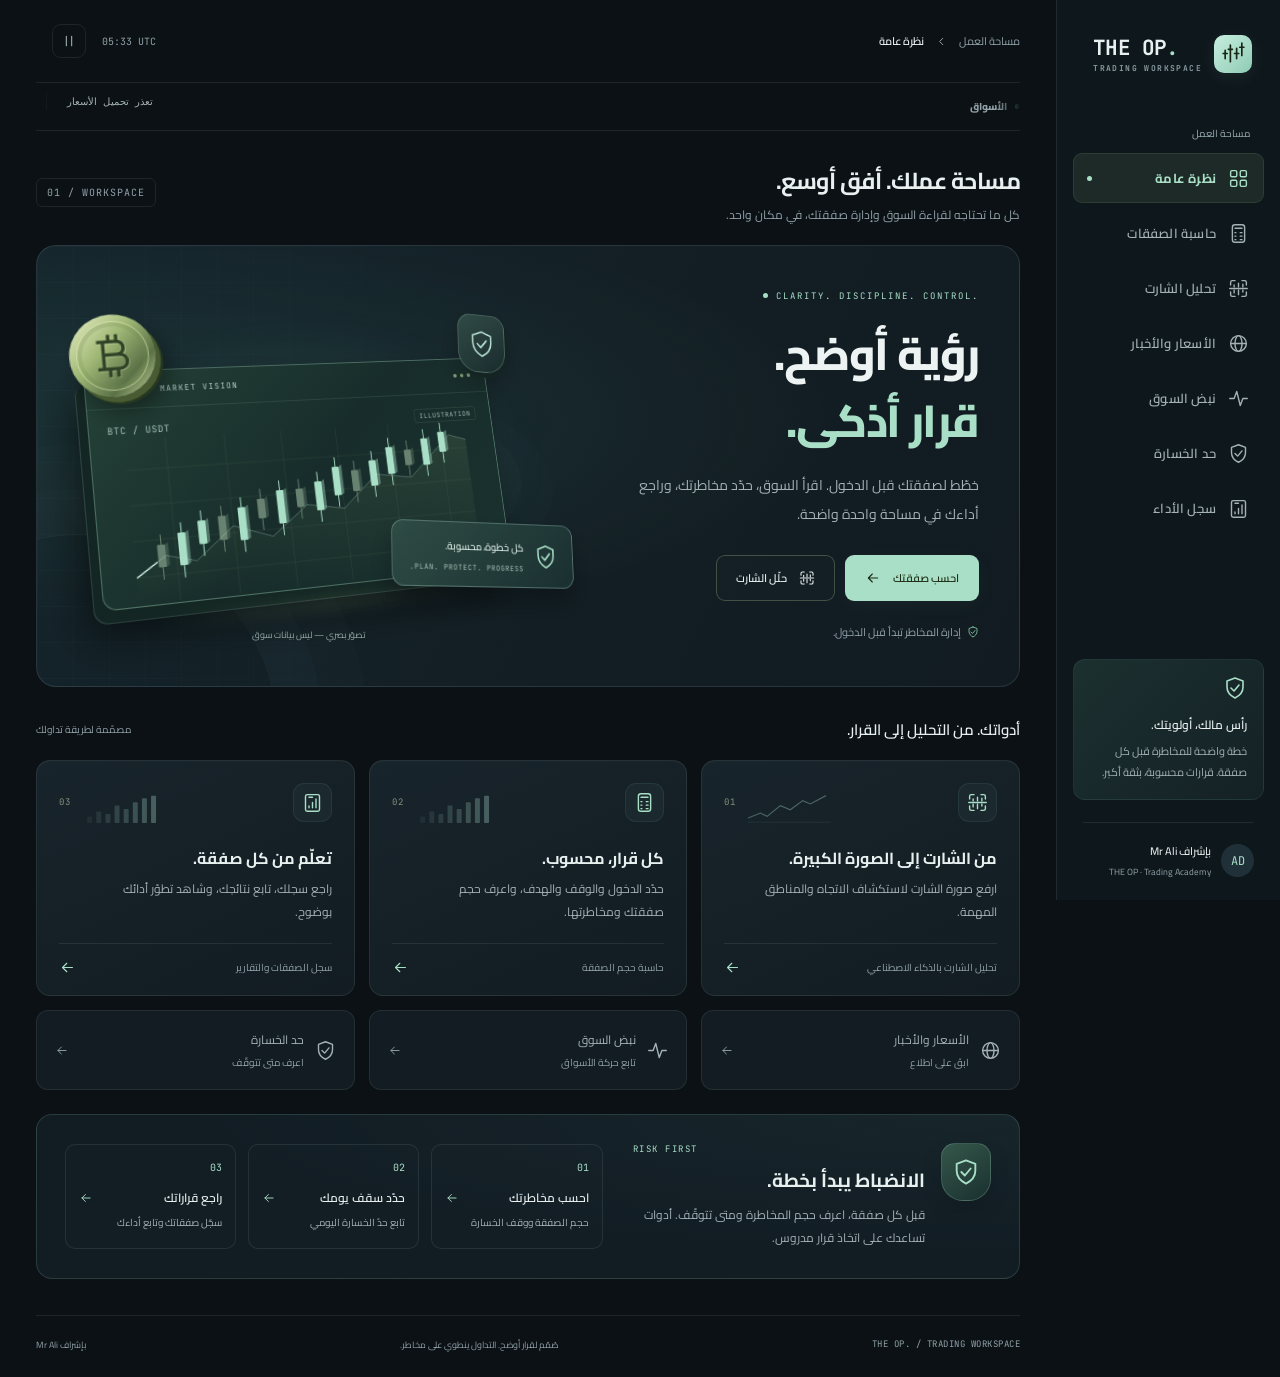
==== commit ba319e87: "Refine OP identity with mint tones, risk-first guidance and calmer motion" ====
--- a/index.html
+++ b/index.html
@@ -542,17 +542,17 @@
     <div class="view active" id="view-home">
       <section class="hero" aria-labelledby="heroTitle">
         <div class="hero-copy">
-          <div class="eyebrow">BUILT FOR YOUR NEXT MOVE</div>
+          <div class="eyebrow">CLARITY. DISCIPLINE. CONTROL.</div>
           <h2 id="heroTitle">رؤية أوضح.<br><span>قرار أذكى.</span></h2>
-          <p>اقرأ الشارت، احسب مخاطرتك، وتابع أداءك.<br>مساحة مصمّمة لتبقى مركّزاً على ما يهمّك.</p>
+          <p>خطّط لصفقتك قبل الدخول. اقرأ السوق، حدّد مخاطرتك، وراجع أداءك في مساحة واحدة واضحة.</p>
           <div class="hero-actions"><button type="button" class="op-button primary" onclick="switchPage('calc')">احسب صفقتك <svg class="op-icon " aria-hidden="true"><use href="#i-arrow"/></svg></button><button type="button" class="op-button" onclick="switchPage('imgchart')"><svg class="op-icon " aria-hidden="true"><use href="#i-scan"/></svg> حلّل الشارت</button></div>
           <div class="hero-note"><svg class="op-icon " aria-hidden="true"><use href="#i-shield"/></svg> إدارة المخاطر تبدأ قبل الدخول.</div>
         </div>
         <div class="scene-wrap" role="img" aria-label="مجسّم شارت تداول ثلاثي الأبعاد للزينة، لا يمثل أسعاراً فعلية">
           <div class="scene-glow"></div><div class="scene-orbit"></div>
           <div class="scene-object" aria-hidden="true">
-            <div class="terminal"><div class="terminal-head"><span>THE OP / MARKET VISION</span><span class="terminal-dots"><i></i><i></i><i></i></span></div><div class="terminal-title"><span>BTC / USDT</span><span>ILLUSTRATION</span></div><svg class="terminal-chart" viewBox="0 0 370 160" aria-hidden="true"><defs><linearGradient id="chartArea" x1="0" y1="0" x2="0" y2="1"><stop stop-color="#bce092" stop-opacity=".1"/><stop offset="1" stop-color="#bce092" stop-opacity="0"/></linearGradient></defs><g stroke="#c4ed98" stroke-opacity=".065"><path d="M0 30h370M0 65h370M0 100h370M0 135h370M40 0v160M100 0v160M160 0v160M220 0v160M280 0v160M340 0v160"/></g><path d="M0 135 30 116 60 124 100 93 140 107 180 78 220 85 260 52 300 58 350 15 370 21V160H0Z" fill="url(#chartArea)"/><g><path d="M26 95v44" stroke="#688271" stroke-width="1"/><rect x="22" y="105" width="8" height="22" rx="1" fill="#688271"/><path d="M30 105l3-2v22l-3 2" fill="#688271" opacity=".4"/><path d="M47 85v54" stroke="#bddd9c" stroke-width="1"/><rect x="43" y="95" width="8" height="32" rx="1" fill="#bddd9c"/><path d="M51 95l3-2v32l-3 2" fill="#bddd9c" opacity=".4"/><path d="M68 75v45" stroke="#bddd9c" stroke-width="1"/><rect x="64" y="85" width="8" height="23" rx="1" fill="#bddd9c"/><path d="M72 85l3-2v23l-3 2" fill="#bddd9c" opacity=".4"/><path d="M89 72v46" stroke="#688271" stroke-width="1"/><rect x="85" y="82" width="8" height="24" rx="1" fill="#688271"/><path d="M93 82l3-2v24l-3 2" fill="#688271" opacity=".4"/><path d="M110 65v55" stroke="#bddd9c" stroke-width="1"/><rect x="106" y="75" width="8" height="33" rx="1" fill="#bddd9c"/><path d="M114 75l3-2v33l-3 2" fill="#bddd9c" opacity=".4"/><path d="M131 58v42" stroke="#688271" stroke-width="1"/><rect x="127" y="68" width="8" height="20" rx="1" fill="#688271"/><path d="M135 68l3-2v20l-3 2" fill="#688271" opacity=".4"/><path d="M152 51v56" stroke="#bddd9c" stroke-width="1"/><rect x="148" y="61" width="8" height="34" rx="1" fill="#bddd9c"/><path d="M156 61l3-2v34l-3 2" fill="#bddd9c" opacity=".4"/><path d="M173 51v41" stroke="#688271" stroke-width="1"/><rect x="169" y="61" width="8" height="19" rx="1" fill="#688271"/><path d="M177 61l3-2v19l-3 2" fill="#688271" opacity=".4"/><path d="M194 45v52" stroke="#bddd9c" stroke-width="1"/><rect x="190" y="55" width="8" height="30" rx="1" fill="#bddd9c"/><path d="M198 55l3-2v30l-3 2" fill="#bddd9c" opacity=".4"/><path d="M215 31v52" stroke="#bddd9c" stroke-width="1"/><rect x="211" y="41" width="8" height="30" rx="1" fill="#bddd9c"/><path d="M219 41l3-2v30l-3 2" fill="#bddd9c" opacity=".4"/><path d="M236 36v44" stroke="#688271" stroke-width="1"/><rect x="232" y="46" width="8" height="22" rx="1" fill="#688271"/><path d="M240 46l3-2v22l-3 2" fill="#688271" opacity=".4"/><path d="M257 27v49" stroke="#bddd9c" stroke-width="1"/><rect x="253" y="37" width="8" height="27" rx="1" fill="#bddd9c"/><path d="M261 37l3-2v27l-3 2" fill="#bddd9c" opacity=".4"/><path d="M278 14v51" stroke="#bddd9c" stroke-width="1"/><rect x="274" y="24" width="8" height="29" rx="1" fill="#bddd9c"/><path d="M282 24l3-2v29l-3 2" fill="#bddd9c" opacity=".4"/><path d="M299 18v39" stroke="#688271" stroke-width="1"/><rect x="295" y="28" width="8" height="17" rx="1" fill="#688271"/><path d="M303 28l3-2v17l-3 2" fill="#688271" opacity=".4"/><path d="M320 7v51" stroke="#bddd9c" stroke-width="1"/><rect x="316" y="17" width="8" height="29" rx="1" fill="#bddd9c"/><path d="M324 17l3-2v29l-3 2" fill="#bddd9c" opacity=".4"/><path d="M341 1v44" stroke="#bddd9c" stroke-width="1"/><rect x="337" y="11" width="8" height="22" rx="1" fill="#bddd9c"/><path d="M345 11l3-2v22l-3 2" fill="#bddd9c" opacity=".4"/></g><path d="M0 135 30 116 60 124 100 93 140 107 180 78 220 85 260 52 300 58 350 15 370 21" fill="none" stroke="#c9e9a5" stroke-opacity=".3"/><path class="chart-glint" d="M0 135 30 116 60 124 100 93 140 107 180 78 220 85 260 52 300 58 350 15 370 21" fill="none" stroke="#e5facb" stroke-width="1.3"/></svg></div>
-            <div class="terminal-base"></div><div class="coin"><svg viewBox="0 0 36 44" aria-hidden="true"><path d="M10 9h11c9 0 9 12 0 12H10m0 0h13c10 0 10 13 0 13H10V9m5-5v5m7-5v5M15 34v6m7-6v6M6 9h4M6 34h4" fill="none" stroke="currentColor" stroke-width="3" stroke-linecap="square"/></svg></div>
+            <div class="terminal"><div class="terminal-head"><span>THE OP / MARKET VISION</span><span class="terminal-dots"><i></i><i></i><i></i></span></div><div class="terminal-title"><span>BTC / USDT</span><span>ILLUSTRATION</span></div><svg class="terminal-chart" viewBox="0 0 370 160" aria-hidden="true"><defs><linearGradient id="chartArea" x1="0" y1="0" x2="0" y2="1"><stop stop-color="#bce092" stop-opacity=".1"/><stop offset="1" stop-color="#bce092" stop-opacity="0"/></linearGradient></defs><g stroke="#c4ed98" stroke-opacity=".065"><path d="M0 30h370M0 65h370M0 100h370M0 135h370M40 0v160M100 0v160M160 0v160M220 0v160M280 0v160M340 0v160"/></g><path d="M0 135 30 116 60 124 100 93 140 107 180 78 220 85 260 52 300 58 350 15 370 21V160H0Z" fill="url(#chartArea)"/><g><path d="M26 95v44" stroke="#688271" stroke-width="1"/><rect x="22" y="105" width="8" height="22" rx="1" fill="#688271"/><path d="M30 105l3-2v22l-3 2" fill="#688271" opacity=".4"/><path d="M47 85v54" stroke="#a8dfc6" stroke-width="1"/><rect x="43" y="95" width="8" height="32" rx="1" fill="#a8dfc6"/><path d="M51 95l3-2v32l-3 2" fill="#a8dfc6" opacity=".4"/><path d="M68 75v45" stroke="#a8dfc6" stroke-width="1"/><rect x="64" y="85" width="8" height="23" rx="1" fill="#a8dfc6"/><path d="M72 85l3-2v23l-3 2" fill="#a8dfc6" opacity=".4"/><path d="M89 72v46" stroke="#688271" stroke-width="1"/><rect x="85" y="82" width="8" height="24" rx="1" fill="#688271"/><path d="M93 82l3-2v24l-3 2" fill="#688271" opacity=".4"/><path d="M110 65v55" stroke="#a8dfc6" stroke-width="1"/><rect x="106" y="75" width="8" height="33" rx="1" fill="#a8dfc6"/><path d="M114 75l3-2v33l-3 2" fill="#a8dfc6" opacity=".4"/><path d="M131 58v42" stroke="#688271" stroke-width="1"/><rect x="127" y="68" width="8" height="20" rx="1" fill="#688271"/><path d="M135 68l3-2v20l-3 2" fill="#688271" opacity=".4"/><path d="M152 51v56" stroke="#a8dfc6" stroke-width="1"/><rect x="148" y="61" width="8" height="34" rx="1" fill="#a8dfc6"/><path d="M156 61l3-2v34l-3 2" fill="#a8dfc6" opacity=".4"/><path d="M173 51v41" stroke="#688271" stroke-width="1"/><rect x="169" y="61" width="8" height="19" rx="1" fill="#688271"/><path d="M177 61l3-2v19l-3 2" fill="#688271" opacity=".4"/><path d="M194 45v52" stroke="#a8dfc6" stroke-width="1"/><rect x="190" y="55" width="8" height="30" rx="1" fill="#a8dfc6"/><path d="M198 55l3-2v30l-3 2" fill="#a8dfc6" opacity=".4"/><path d="M215 31v52" stroke="#a8dfc6" stroke-width="1"/><rect x="211" y="41" width="8" height="30" rx="1" fill="#a8dfc6"/><path d="M219 41l3-2v30l-3 2" fill="#a8dfc6" opacity=".4"/><path d="M236 36v44" stroke="#688271" stroke-width="1"/><rect x="232" y="46" width="8" height="22" rx="1" fill="#688271"/><path d="M240 46l3-2v22l-3 2" fill="#688271" opacity=".4"/><path d="M257 27v49" stroke="#a8dfc6" stroke-width="1"/><rect x="253" y="37" width="8" height="27" rx="1" fill="#a8dfc6"/><path d="M261 37l3-2v27l-3 2" fill="#a8dfc6" opacity=".4"/><path d="M278 14v51" stroke="#a8dfc6" stroke-width="1"/><rect x="274" y="24" width="8" height="29" rx="1" fill="#a8dfc6"/><path d="M282 24l3-2v29l-3 2" fill="#a8dfc6" opacity=".4"/><path d="M299 18v39" stroke="#688271" stroke-width="1"/><rect x="295" y="28" width="8" height="17" rx="1" fill="#688271"/><path d="M303 28l3-2v17l-3 2" fill="#688271" opacity=".4"/><path d="M320 7v51" stroke="#a8dfc6" stroke-width="1"/><rect x="316" y="17" width="8" height="29" rx="1" fill="#a8dfc6"/><path d="M324 17l3-2v29l-3 2" fill="#a8dfc6" opacity=".4"/><path d="M341 1v44" stroke="#a8dfc6" stroke-width="1"/><rect x="337" y="11" width="8" height="22" rx="1" fill="#a8dfc6"/><path d="M345 11l3-2v22l-3 2" fill="#a8dfc6" opacity=".4"/></g><path d="M0 135 30 116 60 124 100 93 140 107 180 78 220 85 260 52 300 58 350 15 370 21" fill="none" stroke="#b4e7d2" stroke-opacity=".3"/><path class="chart-glint" d="M0 135 30 116 60 124 100 93 140 107 180 78 220 85 260 52 300 58 350 15 370 21" fill="none" stroke="#d8f6ec" stroke-width="1.3"/></svg></div>
+            <div class="scene-shield"><svg class="op-icon" aria-hidden="true"><use href="#i-shield"/></svg></div><div class="terminal-base"></div><div class="coin"><svg viewBox="0 0 36 44" aria-hidden="true"><path d="M10 9h11c9 0 9 12 0 12H10m0 0h13c10 0 10 13 0 13H10V9m5-5v5m7-5v5M15 34v6m7-6v6M6 9h4M6 34h4" fill="none" stroke="currentColor" stroke-width="3" stroke-linecap="square"/></svg></div>
             <div class="scene-chip"><svg class="op-icon " aria-hidden="true"><use href="#i-shield"/></svg><div><b>كل خطوة، محسوبة.</b><small>PLAN. PROTECT. PROGRESS.</small></div></div>
           </div>
           <span class="scene-caption">تصوّر بصري — ليس بيانات سوق</span>
@@ -560,10 +560,19 @@
       </section>
       <div class="section-heading"><h2>أدواتك. من التحليل إلى القرار.</h2><span>مصمّمة لطريقة تداولك</span></div>
       <section class="tool-grid" aria-label="أدوات التداول الأساسية">
-        <button type="button" class="tool-card op-reveal" onclick="switchPage('imgchart')"><div class="tool-top"><span class="tool-icon"><svg class="op-icon " aria-hidden="true"><use href="#i-scan"/></svg></span><span class="tool-number">01</span></div><svg class="micro-art" viewBox="0 0 100 35" aria-hidden="true"><path d="M0 29 15 23 23 27 39 14 51 19 66 8 75 12 94 2" fill="none" stroke="#a6cf94" stroke-width="1.4"/><path d="M0 34h100" stroke="#a6cf94" stroke-opacity=".3"/></svg><h3>من الشارت إلى الصورة الكبيرة.</h3><p>ارفع صورة الشارت لاستكشاف الاتجاه والمناطق المهمة.</p><div class="tool-card-foot"><span>تحليل الشارت بالذكاء الاصطناعي</span><svg class="op-icon " aria-hidden="true"><use href="#i-arrow"/></svg></div></button>
-        <button type="button" class="tool-card op-reveal" onclick="switchPage('calc')"><div class="tool-top"><span class="tool-icon"><svg class="op-icon " aria-hidden="true"><use href="#i-calc"/></svg></span><span class="tool-number">02</span></div><svg class="micro-art" viewBox="0 0 100 35" aria-hidden="true"><g fill="#a6cf94"><rect x="5" y="27" width="6" height="8" rx="1" opacity="0.2"/><rect x="16" y="21" width="6" height="14" rx="1" opacity="0.30000000000000004"/><rect x="27" y="24" width="6" height="11" rx="1" opacity="0.4"/><rect x="38" y="14" width="6" height="21" rx="1" opacity="0.5"/><rect x="49" y="18" width="6" height="17" rx="1" opacity="0.6000000000000001"/><rect x="60" y="10" width="6" height="25" rx="1" opacity="0.7"/><rect x="71" y="5" width="6" height="30" rx="1" opacity="0.8"/><rect x="82" y="2" width="6" height="33" rx="1" opacity="0.9000000000000001"/></g></svg><h3>كل قرار، محسوب.</h3><p>حدّد الدخول والوقف والهدف، واعرف حجم صفقتك ومخاطرتها.</p><div class="tool-card-foot"><span>حاسبة حجم الصفقة</span><svg class="op-icon " aria-hidden="true"><use href="#i-arrow"/></svg></div></button>
-        <button type="button" class="tool-card op-reveal" onclick="switchPage('report')"><div class="tool-top"><span class="tool-icon"><svg class="op-icon " aria-hidden="true"><use href="#i-report"/></svg></span><span class="tool-number">03</span></div><svg class="micro-art" viewBox="0 0 100 35" aria-hidden="true"><g fill="#a6cf94"><rect x="5" y="27" width="6" height="8" rx="1" opacity="0.2"/><rect x="16" y="21" width="6" height="14" rx="1" opacity="0.30000000000000004"/><rect x="27" y="24" width="6" height="11" rx="1" opacity="0.4"/><rect x="38" y="14" width="6" height="21" rx="1" opacity="0.5"/><rect x="49" y="18" width="6" height="17" rx="1" opacity="0.6000000000000001"/><rect x="60" y="10" width="6" height="25" rx="1" opacity="0.7"/><rect x="71" y="5" width="6" height="30" rx="1" opacity="0.8"/><rect x="82" y="2" width="6" height="33" rx="1" opacity="0.9000000000000001"/></g></svg><h3>تعلّم من كل صفقة.</h3><p>راجع سجلك، تابع نتائجك، وشاهد تطوّر أدائك بوضوح.</p><div class="tool-card-foot"><span>سجل الصفقات والتقارير</span><svg class="op-icon " aria-hidden="true"><use href="#i-arrow"/></svg></div></button>
-      </section><section class="shortcut-grid" aria-label="المزيد من الأدوات"><button type="button" class="shortcut" onclick="switchPage('prices')"><svg class="op-icon " aria-hidden="true"><use href="#i-globe"/></svg><span>الأسعار والأخبار<small>ابقَ على اطلاع</small></span><svg class="op-icon " aria-hidden="true"><use href="#i-arrow"/></svg></button><button type="button" class="shortcut" onclick="switchPage('pulse')"><svg class="op-icon " aria-hidden="true"><use href="#i-pulse"/></svg><span>نبض السوق<small>تابع حركة الأسواق</small></span><svg class="op-icon " aria-hidden="true"><use href="#i-arrow"/></svg></button><button type="button" class="shortcut" onclick="switchPage('limit')"><svg class="op-icon " aria-hidden="true"><use href="#i-shield"/></svg><span>حد الخسارة<small>اعرف متى تتوقّف</small></span><svg class="op-icon " aria-hidden="true"><use href="#i-arrow"/></svg></button></section></div>
+        <button type="button" class="tool-card op-reveal" onclick="switchPage('imgchart')"><div class="tool-top"><span class="tool-icon"><svg class="op-icon " aria-hidden="true"><use href="#i-scan"/></svg></span><span class="tool-number">01</span></div><svg class="micro-art" viewBox="0 0 100 35" aria-hidden="true"><path d="M0 29 15 23 23 27 39 14 51 19 66 8 75 12 94 2" fill="none" stroke="#9bcbbd" stroke-width="1.4"/><path d="M0 34h100" stroke="#9bcbbd" stroke-opacity=".3"/></svg><h3>من الشارت إلى الصورة الكبيرة.</h3><p>ارفع صورة الشارت لاستكشاف الاتجاه والمناطق المهمة.</p><div class="tool-card-foot"><span>تحليل الشارت بالذكاء الاصطناعي</span><svg class="op-icon " aria-hidden="true"><use href="#i-arrow"/></svg></div></button>
+        <button type="button" class="tool-card op-reveal" onclick="switchPage('calc')"><div class="tool-top"><span class="tool-icon"><svg class="op-icon " aria-hidden="true"><use href="#i-calc"/></svg></span><span class="tool-number">02</span></div><svg class="micro-art" viewBox="0 0 100 35" aria-hidden="true"><g fill="#9bcbbd"><rect x="5" y="27" width="6" height="8" rx="1" opacity="0.2"/><rect x="16" y="21" width="6" height="14" rx="1" opacity="0.30000000000000004"/><rect x="27" y="24" width="6" height="11" rx="1" opacity="0.4"/><rect x="38" y="14" width="6" height="21" rx="1" opacity="0.5"/><rect x="49" y="18" width="6" height="17" rx="1" opacity="0.6000000000000001"/><rect x="60" y="10" width="6" height="25" rx="1" opacity="0.7"/><rect x="71" y="5" width="6" height="30" rx="1" opacity="0.8"/><rect x="82" y="2" width="6" height="33" rx="1" opacity="0.9000000000000001"/></g></svg><h3>كل قرار، محسوب.</h3><p>حدّد الدخول والوقف والهدف، واعرف حجم صفقتك ومخاطرتها.</p><div class="tool-card-foot"><span>حاسبة حجم الصفقة</span><svg class="op-icon " aria-hidden="true"><use href="#i-arrow"/></svg></div></button>
+        <button type="button" class="tool-card op-reveal" onclick="switchPage('report')"><div class="tool-top"><span class="tool-icon"><svg class="op-icon " aria-hidden="true"><use href="#i-report"/></svg></span><span class="tool-number">03</span></div><svg class="micro-art" viewBox="0 0 100 35" aria-hidden="true"><g fill="#9bcbbd"><rect x="5" y="27" width="6" height="8" rx="1" opacity="0.2"/><rect x="16" y="21" width="6" height="14" rx="1" opacity="0.30000000000000004"/><rect x="27" y="24" width="6" height="11" rx="1" opacity="0.4"/><rect x="38" y="14" width="6" height="21" rx="1" opacity="0.5"/><rect x="49" y="18" width="6" height="17" rx="1" opacity="0.6000000000000001"/><rect x="60" y="10" width="6" height="25" rx="1" opacity="0.7"/><rect x="71" y="5" width="6" height="30" rx="1" opacity="0.8"/><rect x="82" y="2" width="6" height="33" rx="1" opacity="0.9000000000000001"/></g></svg><h3>تعلّم من كل صفقة.</h3><p>راجع سجلك، تابع نتائجك، وشاهد تطوّر أدائك بوضوح.</p><div class="tool-card-foot"><span>سجل الصفقات والتقارير</span><svg class="op-icon " aria-hidden="true"><use href="#i-arrow"/></svg></div></button>
+      </section><section class="shortcut-grid" aria-label="المزيد من الأدوات"><button type="button" class="shortcut" onclick="switchPage('prices')"><svg class="op-icon " aria-hidden="true"><use href="#i-globe"/></svg><span>الأسعار والأخبار<small>ابقَ على اطلاع</small></span><svg class="op-icon " aria-hidden="true"><use href="#i-arrow"/></svg></button><button type="button" class="shortcut" onclick="switchPage('pulse')"><svg class="op-icon " aria-hidden="true"><use href="#i-pulse"/></svg><span>نبض السوق<small>تابع حركة الأسواق</small></span><svg class="op-icon " aria-hidden="true"><use href="#i-arrow"/></svg></button><button type="button" class="shortcut" onclick="switchPage('limit')"><svg class="op-icon " aria-hidden="true"><use href="#i-shield"/></svg><span>حد الخسارة<small>اعرف متى تتوقّف</small></span><svg class="op-icon " aria-hidden="true"><use href="#i-arrow"/></svg></button></section>
+      <section class="risk-panel op-reveal" aria-labelledby="riskHeading">
+        <div class="risk-intro"><div class="risk-emblem" aria-hidden="true"><svg class="op-icon"><use href="#i-shield"/></svg></div><div><div class="risk-kicker" dir="ltr">RISK FIRST</div><h2 id="riskHeading">الانضباط يبدأ بخطة.</h2><p>قبل كل صفقة، اعرف حجم المخاطرة ومتى تتوقّف. أدوات تساعدك على اتخاذ قرار مدروس.</p></div></div>
+        <ol class="risk-steps">
+          <li><button type="button" class="risk-step" onclick="switchPage('calc')"><span class="risk-step-number">01</span><strong>احسب مخاطرتك <svg class="op-icon" aria-hidden="true"><use href="#i-arrow"/></svg></strong><small>حجم الصفقة ووقف الخسارة</small></button></li>
+          <li><button type="button" class="risk-step" onclick="switchPage('limit')"><span class="risk-step-number">02</span><strong>حدّد سقف يومك <svg class="op-icon" aria-hidden="true"><use href="#i-arrow"/></svg></strong><small>تابع حدّ الخسارة اليومي</small></button></li>
+          <li><button type="button" class="risk-step" onclick="switchPage('report')"><span class="risk-step-number">03</span><strong>راجع قراراتك <svg class="op-icon" aria-hidden="true"><use href="#i-arrow"/></svg></strong><small>سجّل صفقاتك وتابع أداءك</small></button></li>
+        </ol>
+      </section>
+    </div>
   <div class="view" id="view-calc">
   <div class="calc-layout">
 
--- a/experience.css
+++ b/experience.css
@@ -1,9 +1,9 @@
 /* THE OP — a quiet, dimensional trading workspace. No runtime dependencies. */
 :root {
-  --bg-void:#0c100f; --bg-panel:#121815; --bg-panel-2:#171e1a; --bg-panel-3:#202c24;
-  --purple-deep:#243e30; --purple:#79b797; --purple-bright:#c4ed98; --purple-glow:#ddf3c5;
+  --bg-void:#0b1115; --bg-panel:#121b21; --bg-panel-2:#182329; --bg-panel-3:#22323a;
+  --purple-deep:#244338; --purple:#79b797; --purple-bright:#a8dfc6; --purple-glow:#d4f0e3;
   --border:rgba(211,235,218,.09); --border-strong:rgba(195,233,164,.25);
-  --text:#e9ede7; --text-muted:#a0aaa1; --text-dim:#8b978e;
+  --text:#e8efef; --text-muted:#a4b2b7; --text-dim:#91a2a9;
   --green:#8cd9b0; --green-dim:rgba(140,217,176,.1); --amber:#dfbe83;
   --red:#ef9294; --red-dim:rgba(239,146,148,.1);
   --ease:cubic-bezier(.2,.75,.2,1);
@@ -20,7 +20,7 @@
 .skip-link:focus{top:10px}
 .bg-scrim{background:radial-gradient(ellipse at 35% 0,rgba(93,145,99,.06),transparent 60%);z-index:0}
 .app{grid-template-columns:224px minmax(0,1fr);max-width:1600px;padding:0 0 0 0;gap:0;min-height:100vh;align-items:stretch}
-.sidebar{top:0;position:sticky;height:100vh;padding:30px 16px 20px;background:#101511;border:0;border-left:1px solid var(--border);border-radius:0;box-shadow:none;backdrop-filter:none;display:flex;flex-direction:column;z-index:20}
+.sidebar{top:0;position:sticky;height:100vh;padding:30px 16px 20px;background:#0e171c;border:0;border-left:1px solid var(--border);border-radius:0;box-shadow:none;backdrop-filter:none;display:flex;flex-direction:column;z-index:20}
 .side-brand{padding:4px 12px 31px;border:0;gap:12px;text-decoration:none}
 .brand-mark{display:grid;place-items:center;background:var(--purple-bright);color:#172515;width:38px;height:38px;border-radius:12px;transform:rotate(-6deg);box-shadow:0 6px 22px #bce69112;flex-shrink:0}
 .brand-mark svg{width:25px!important;height:25px!important;filter:none!important;transform:rotate(6deg)}
@@ -34,7 +34,7 @@
 .page-tab.active::after{content:'';position:absolute;left:13px;width:5px;height:5px;border-radius:50%;background:var(--purple-bright)}
 .page-tab:hover{background:#ffffff05}
 .sidebar-bottom{margin-top:auto;padding-top:50px}
-.side-foot{padding:16px;background:linear-gradient(135deg,#202a1e,#151d17);border-color:#c4ed9814;border-radius:12px;color:var(--text-muted);font-size:11px;line-height:1.9}
+.side-foot{padding:16px;background:linear-gradient(135deg,#202a1e,#151d17);border-color:#a8dfc614;border-radius:12px;color:var(--text-muted);font-size:11px;line-height:1.9}
 .side-foot .op-icon{color:var(--purple-bright);margin-bottom:8px;width:24px;height:24px}
 .side-foot b{display:block;color:var(--text);font-size:12px;font-weight:600;margin-bottom:4px}
 .side-signature{border-top:1px solid var(--border);margin:22px 10px 0;padding-top:18px;display:flex;gap:10px;align-items:center}
@@ -72,28 +72,28 @@
 .main-sub{font-size:11px;color:var(--text-dim);line-height:1.8;max-width:750px}
 .page-index{font:10px 'JetBrains Mono',monospace;color:var(--text-dim);letter-spacing:1px;border:1px solid var(--border);padding:7px 10px;border-radius:6px;white-space:nowrap}
 .view.active{animation:op-enter .5s var(--ease)}
-.hero{position:relative;isolation:isolate;border:1px solid var(--border);border-radius:20px;min-height:402px;background:radial-gradient(ellipse at 19% 44%,#5f9b681a,transparent 54%),linear-gradient(110deg,#151e17,#151b17 52%,#141a15);display:grid;grid-template-columns:1fr 1.1fr;align-items:center;overflow:hidden;padding:44px 40px;gap:20px}
-.hero::after{content:'';position:absolute;width:400px;height:400px;border-radius:50%;border:1px solid #c4ed9810;left:-160px;bottom:-250px;box-shadow:0 0 0 45px #c4ed9803,0 0 0 90px #c4ed9803;z-index:-1}
+.hero{position:relative;isolation:isolate;border:1px solid var(--border);border-radius:20px;min-height:402px;background:radial-gradient(ellipse at 19% 44%,#5f9b681a,transparent 54%),linear-gradient(110deg,#14252b,#131f25 52%,#111b21);display:grid;grid-template-columns:1fr 1.1fr;align-items:center;overflow:hidden;padding:44px 40px;gap:20px}
+.hero::after{content:'';position:absolute;width:400px;height:400px;border-radius:50%;border:1px solid #a8dfc610;left:-160px;bottom:-250px;box-shadow:0 0 0 45px #a8dfc603,0 0 0 90px #a8dfc603;z-index:-1}
 .hero-copy{position:relative;z-index:3}
 .eyebrow{font:9px 'JetBrains Mono',monospace;letter-spacing:2px;color:var(--purple-bright);display:flex;align-items:center;gap:8px;direction:ltr;justify-content:flex-end;margin-bottom:19px}
 .eyebrow::before{content:'';width:5px;height:5px;background:var(--purple-bright);border-radius:50%}
-.hero h2{font-size:clamp(31px,3.5vw,53px);line-height:1.5;font-weight:800;letter-spacing:-1.7px;color:#eef1e9;margin:0}
+.hero h2{font-size:clamp(31px,3.5vw,53px);line-height:1.5;font-weight:800;letter-spacing:-1.7px;color:#edf3f2;margin:0}
 .hero h2 span{color:var(--purple-bright)}
 .hero-copy>p{font-size:12px;line-height:2.05;color:var(--text-muted);margin:16px 0 25px;max-width:345px}
 .hero-actions{display:flex;flex-wrap:wrap;gap:10px}
 .op-button{display:inline-flex;align-items:center;justify-content:center;gap:12px;padding:12px 19px;min-height:45px;border:1px solid var(--border-strong);border-radius:9px;color:var(--text);background:#ffffff03;cursor:pointer;font-size:11px;font-weight:600;transition:transform .2s var(--ease),background .2s}
-.op-button.primary{background:var(--purple-bright);color:#1d2b14;border-color:transparent;box-shadow:0 4px 20px #c4ed980c}
+.op-button.primary{background:var(--purple-bright);color:#1d2b14;border-color:transparent;box-shadow:0 4px 20px #a8dfc60c}
 .op-button:hover{transform:translateY(-2px);background:#ffffff08}
-.op-button.primary:hover{background:#d2f7ad}
+.op-button.primary:hover{background:#c6efdd}
 .op-button .op-icon{width:16px;height:16px}
 .hero-note{display:flex;align-items:center;gap:6px;color:var(--text-dim);font-size:9px;margin-top:21px}
 .hero-note .op-icon{width:12px;height:12px;color:var(--green)}
 .scene-wrap{height:300px;min-width:0;position:relative;perspective:1000px;direction:ltr;isolation:isolate}
 .scene-glow{position:absolute;inset:5% 0;background:radial-gradient(ellipse,#7cb57424,transparent 65%);filter:blur(20px)}
-.scene-orbit{position:absolute;border:1px solid #c4ed9818;border-radius:50%;width:360px;height:360px;left:50%;top:50%;transform:translate(-50%,-50%) rotateX(64deg) rotateZ(-22deg);box-shadow:0 0 0 30px #c4ed9803,0 0 0 60px #c4ed9802}
+.scene-orbit{position:absolute;border:1px solid #a8dfc618;border-radius:50%;width:360px;height:360px;left:50%;top:50%;transform:translate(-50%,-50%) rotateX(64deg) rotateZ(-22deg);box-shadow:0 0 0 30px #a8dfc603,0 0 0 60px #a8dfc602}
 .scene-object{position:absolute;inset:10px 0;transform-style:preserve-3d;transform:rotateX(var(--scene-x,10deg)) rotateY(var(--scene-y,18deg)) rotateZ(-7deg);transition:transform .7s var(--ease);animation:op-float 8s ease-in-out infinite}
-.terminal{position:absolute;left:4%;top:35px;width:92%;height:226px;border:1px solid #9abd884b;border-radius:13px;background:linear-gradient(135deg,#253c2b,#17261c 50%,#1b2a20);box-shadow:-8px 11px 0 #19231a,-9px 12px 0 #586b453b,-16px 24px 40px #0008;transform:translateZ(0);overflow:hidden}
-.terminal-head{height:37px;border-bottom:1px solid #c4ed981c;display:flex;justify-content:space-between;align-items:center;padding:0 17px;font:8px 'JetBrains Mono',monospace;letter-spacing:1px;color:#b5cbaa}
+.terminal{position:absolute;left:4%;top:35px;width:92%;height:226px;border:1px solid #9abd884b;border-radius:13px;background:linear-gradient(135deg,#244237,#182d2b 50%,#19312e);box-shadow:-8px 11px 0 #142623,-9px 12px 0 #586b453b,-16px 24px 40px #0008;transform:translateZ(0);overflow:hidden}
+.terminal-head{height:37px;border-bottom:1px solid #a8dfc61c;display:flex;justify-content:space-between;align-items:center;padding:0 17px;font:8px 'JetBrains Mono',monospace;letter-spacing:1px;color:#b5cbaa}
 .terminal-dots{display:flex;gap:4px}
 .terminal-dots i{width:4px;height:4px;border-radius:50%;background:#8aa27b}
 .terminal-title{display:flex;justify-content:space-between;padding:15px 17px 0;font:9px 'JetBrains Mono',monospace;letter-spacing:1px;color:#a0c191}
@@ -107,17 +107,17 @@
 .coin>svg{position:relative;width:36px;height:44px;filter:drop-shadow(1px 1px 0 #effad244)}
 .scene-chip{position:absolute;right:-5px;bottom:0;background:linear-gradient(135deg,#30452fde,#1a2a20f5);border:1px solid #c3dc974d;border-radius:12px;padding:13px 17px;transform:translateZ(80px) rotateZ(7deg);box-shadow:0 15px 25px #0004;display:flex;gap:12px;align-items:center;direction:rtl;backdrop-filter:blur(10px)}
 .scene-chip .op-icon{width:25px;height:25px;color:var(--purple-bright)}
-.scene-chip b{font-size:10px;display:block;color:#dce8ce;font-weight:600}
+.scene-chip b{font-size:10px;display:block;color:#dcece6;font-weight:600}
 .scene-chip small{font:7px 'JetBrains Mono',monospace;letter-spacing:1px;color:#9ba88d;display:block;margin-top:6px}
 .scene-caption{position:absolute;bottom:-27px;left:0;right:0;text-align:center;color:#7e907b;font-size:8px;direction:rtl}
 .section-heading{display:flex;align-items:center;justify-content:space-between;gap:12px;margin:28px 0 16px}
 .section-heading h2{font-size:15px;font-weight:600}
 .section-heading span{color:var(--text-dim);font-size:10px}
 .tool-grid{display:grid;grid-template-columns:repeat(3,minmax(0,1fr));gap:14px}
-.tool-card{text-align:right;color:var(--text);font-family:inherit;cursor:pointer;border:1px solid var(--border);border-radius:14px;background:linear-gradient(155deg,#181f19,#121814);padding:22px 22px 18px;position:relative;min-width:0;transition:transform .3s var(--ease),border-color .3s,background .3s;overflow:hidden}
-.tool-card:hover{transform:translateY(-5px);border-color:#c4ed983d;background:linear-gradient(155deg,#1c281e,#141c16)}
+.tool-card{text-align:right;color:var(--text);font-family:inherit;cursor:pointer;border:1px solid var(--border);border-radius:14px;background:linear-gradient(155deg,#18242b,#121c22);padding:22px 22px 18px;position:relative;min-width:0;transition:transform .3s var(--ease),border-color .3s,background .3s;overflow:hidden}
+.tool-card:hover{transform:translateY(-5px);border-color:#a8dfc63d;background:linear-gradient(155deg,#1b2d34,#152329)}
 .tool-top{display:flex;align-items:center;justify-content:space-between;margin-bottom:21px}
-.tool-icon{width:39px;height:39px;border-radius:11px;display:grid;place-items:center;background:#c4ed980b;border:1px solid #c4ed9814;color:var(--purple-bright)}
+.tool-icon{width:39px;height:39px;border-radius:11px;display:grid;place-items:center;background:#a8dfc60b;border:1px solid #a8dfc614;color:var(--purple-bright)}
 .tool-number{font:9px 'JetBrains Mono',monospace;color:#85907e;letter-spacing:1px}
 .tool-card h3{font-size:15px;font-weight:700;margin-bottom:5px}
 .tool-card p{font-size:10px;line-height:1.9;color:var(--text-muted);min-height:40px;max-width:235px}
@@ -126,29 +126,29 @@
 .tool-card:hover .tool-card-foot .op-icon{transform:translateX(-4px)}
 .tool-card .micro-art{position:absolute;width:83px;height:33px;top:31px;left:46px;opacity:.4;pointer-events:none}
 .shortcut-grid{display:grid;grid-template-columns:repeat(3,minmax(0,1fr));gap:14px;margin:14px 0 0}
-.shortcut{background:#121814;border:1px solid var(--border);border-radius:12px;color:var(--text-muted);padding:17px 18px;display:flex;align-items:center;gap:11px;font-size:11px;cursor:pointer;text-align:right;transition:border-color .2s,background .2s}
-.shortcut:hover{border-color:var(--border-strong);background:#182219}
+.shortcut{background:#121c22;border:1px solid var(--border);border-radius:12px;color:var(--text-muted);padding:17px 18px;display:flex;align-items:center;gap:11px;font-size:11px;cursor:pointer;text-align:right;transition:border-color .2s,background .2s}
+.shortcut:hover{border-color:var(--border-strong);background:#1a2a31}
 .shortcut>.op-icon:last-child{margin-inline-start:auto;width:14px;color:var(--text-dim)}
 .shortcut>span{display:flex;flex-direction:column;gap:2px}
 .shortcut small{font-size:8px;color:var(--text-dim)}
 .workspace-footer{display:flex;align-items:center;justify-content:space-between;gap:12px;margin-top:36px;padding:20px 0 24px;border-top:1px solid var(--border);font-size:9px;color:var(--text-dim)}
 .workspace-footer .ltr{font-size:9px;letter-spacing:.5px}
-.card{background:linear-gradient(145deg,#161e18,#121814);border:1px solid var(--border);border-radius:15px;padding:25px;box-shadow:none;backdrop-filter:none;margin-bottom:16px}
+.card{background:linear-gradient(145deg,#161e18,#121c22);border:1px solid var(--border);border-radius:15px;padding:25px;box-shadow:none;backdrop-filter:none;margin-bottom:16px}
 .card:hover{transform:none;box-shadow:none;border-color:var(--border-strong)}
 .card-title,.step-title{color:var(--text);font-weight:600}
 .step-title{font-size:13px;margin-bottom:13px}
-.step-num{background:#c4ed9814;border:1px solid #c4ed9820;color:var(--purple-bright);font:10px 'JetBrains Mono',monospace;border-radius:7px;width:25px;height:25px}
-.rule-box{background:#c4ed9807;color:var(--text-muted);font-size:11px;border-color:#c4ed9814;border-radius:10px;line-height:2}
+.step-num{background:#a8dfc614;border:1px solid #a8dfc620;color:var(--purple-bright);font:10px 'JetBrains Mono',monospace;border-radius:7px;width:25px;height:25px}
+.rule-box{background:#a8dfc607;color:var(--text-muted);font-size:11px;border-color:#a8dfc614;border-radius:10px;line-height:2}
 .form-row label{font-size:11px;font-weight:500;line-height:1.9}
-.form-row input{background:#0e1510;border:1px solid var(--border);padding:13px 15px;font-size:15px;border-radius:9px;min-height:48px}
-.form-row input:focus{box-shadow:0 0 0 3px #c4ed980c;border-color:#c4ed9866}
-.corr-instrument-select{background:#0e1510;border-color:var(--border);border-radius:9px;font-size:12px;min-height:47px}
-.asset-opt,.direction-opt{border:1px solid var(--border);border-radius:9px;font-size:11px;background:#101712;font-family:inherit;min-height:45px}
-.asset-opt.selected{background:#c4ed980b;color:var(--purple-bright);border-color:#c4ed983d;box-shadow:none}
+.form-row input{background:#0c161c;border:1px solid var(--border);padding:13px 15px;font-size:15px;border-radius:9px;min-height:48px}
+.form-row input:focus{box-shadow:0 0 0 3px #a8dfc60c;border-color:#a8dfc666}
+.corr-instrument-select{background:#0c161c;border-color:var(--border);border-radius:9px;font-size:12px;min-height:47px}
+.asset-opt,.direction-opt{border:1px solid var(--border);border-radius:9px;font-size:11px;background:#101c23;font-family:inherit;min-height:45px}
+.asset-opt.selected{background:#a8dfc60b;color:var(--purple-bright);border-color:#a8dfc63d;box-shadow:none}
 .direction-opt.selected[data-dir=buy],.direction-opt.selected[data-dir=sell]{box-shadow:none}
 .btn{background:var(--purple-bright);color:#192913;box-shadow:none;border-radius:9px;font-size:12px}
 .btn:hover{box-shadow:none;filter:brightness(1.05)}
-.journal-add-btn{background:#c4ed980b;color:var(--purple-bright);border:1px solid var(--border-strong)}
+.journal-add-btn{background:#a8dfc60b;color:var(--purple-bright);border:1px solid var(--border-strong)}
 .share-card-btn{background:var(--purple-bright);color:#182614}
 .result-mini,.price-card,.smc-sugg-mini,.journal-stat{background:#0f1611;border-color:var(--border);border-radius:10px}
 .result-mini-label{font-size:10px;line-height:1.9}
@@ -156,7 +156,7 @@
 .result-hero{border-radius:12px;box-shadow:none}
 .result-hero.ok{background:#8cd9b00a;border-color:#8cd9b030}
 .result-hero-msg{font-size:11px;line-height:1.9}
-.lev-box{background:#c4ed9807;box-shadow:none;border:1px solid #c4ed9822;border-radius:10px}
+.lev-box{background:#a8dfc607;box-shadow:none;border:1px solid #a8dfc622;border-radius:10px}
 .lev-main{color:var(--purple-bright);background:none}
 .lev-sub{font-size:11px}
 .market-toggle{background:#151d17;border:1px solid var(--border);border-radius:11px;box-shadow:none;color:var(--text-muted);font-size:12px;padding:16px}
@@ -174,21 +174,22 @@
 .result-grid{gap:8px}
 .market-section-title{font-size:13px;color:var(--text);font-weight:600}
 .price-card:hover{transform:translateY(-2px);box-shadow:none}
-.watch-card,.session-info,.smc-disclaimer,.smc-zone-note{background:#111a14;border-color:var(--border);border-radius:10px}
+.watch-card,.session-info,.smc-disclaimer,.smc-zone-note{background:#111e25;border-color:var(--border);border-radius:10px}
 .smc-disclaimer{font-size:11px;line-height:2;color:var(--text-muted)}
-.img-drop{padding:55px 25px;background:radial-gradient(ellipse,#c4ed9807,transparent 70%),#101712;border:1px dashed #c4ed9840;border-radius:13px;color:var(--text-muted);font-size:12px;min-height:200px;display:flex;align-items:center;justify-content:center;flex-direction:column;gap:14px}
+.img-drop{padding:55px 25px;background:radial-gradient(ellipse,#a8dfc607,transparent 70%),#101c23;border:1px dashed #a8dfc640;border-radius:13px;color:var(--text-muted);font-size:12px;min-height:200px;display:flex;align-items:center;justify-content:center;flex-direction:column;gap:14px}
 .img-drop>.op-icon{width:39px;height:39px;color:var(--purple-bright);stroke-width:1}
-.report-tab-btn{font-family:inherit;font-size:12px;background:#101712;color:var(--text-muted);border:1px solid var(--border);border-radius:9px}
-.report-tab-btn.active{background:#c4ed9814;color:var(--purple-bright);border-color:#c4ed982b;box-shadow:none}
+.report-tab-btn{font-family:inherit;font-size:12px;background:#101c23;color:var(--text-muted);border:1px solid var(--border);border-radius:9px}
+.report-tab-btn.active{background:#a8dfc614;color:var(--purple-bright);border-color:#a8dfc62b;box-shadow:none}
 .limit-status{border-radius:11px;font-size:14px}
 #appModal{backdrop-filter:blur(12px)}
-#appModal>div{background:#171f19!important;border-color:#c4ed982a!important;border-radius:18px!important;box-shadow:0 30px 90px #0008}
+#appModal>div{background:#17242c!important;border-color:#a8dfc62a!important;border-radius:18px!important;box-shadow:0 30px 90px #0008}
 #appModal h3{color:var(--purple-bright)!important;font-size:18px}
-#appModal input,#appModal select,#appModal textarea{background:#0e1510!important;border-color:var(--border-strong)!important;color:var(--text)!important;font:inherit}
+#appModal input,#appModal select,#appModal textarea{background:#0c161c!important;border-color:var(--border-strong)!important;color:var(--text)!important;font:inherit}
 #appModal button{font-family:inherit!important;min-height:40px}
 .modal-close{float:left;position:sticky;top:0;border:1px solid var(--border)!important;background:var(--bg-panel)!important;color:var(--text)!important;padding:5px 12px!important}
 .modal-field-label{font-size:12px;color:var(--text-muted)}
-.op-reveal{animation:op-enter .65s var(--ease) both}
+.op-reveal{animation:none}
+.op-reveal.is-revealed{animation:op-enter .65s var(--ease) backwards}
 .tool-card:nth-child(2){animation-delay:.08s}.tool-card:nth-child(3){animation-delay:.16s}
 @keyframes op-enter{from{opacity:0;transform:translateY(12px)}to{opacity:1;transform:translateY(0)}}
 @keyframes op-float{0%,100%{translate:0 0}50%{translate:0 -9px}}
@@ -199,7 +200,7 @@
 @media(max-width:1200px){.app{grid-template-columns:200px minmax(0,1fr)}.main{padding-inline:25px}.hero{padding:32px 27px;gap:10px;min-height:385px}.hero h2{font-size:39px}.hero-copy>p{font-size:11px}.scene-wrap{height:270px}.scene-object{scale:.92;transform-origin:center}.scene-chip{right:-10px}.tool-card{padding:19px 17px}.tool-card h3{font-size:13px}.workspace-time{display:none}}
 @media(max-width:1000px){.app{grid-template-columns:180px minmax(0,1fr)}.sidebar{padding-inline:10px}.side-brand{padding-inline:9px}.side-brand-name{font-size:18px}.side-brand-sub{font-size:8px}.page-tab{padding-inline:10px;font-size:11px}.main{padding-inline:20px}.hero{grid-template-columns:1fr 1fr;padding:28px 25px}.hero h2{font-size:34px}.hero-actions{gap:8px}.hero .op-button{padding:10px 12px;font-size:10px}.scene-wrap{height:260px}.scene-object{scale:.88}.terminal{left:0;width:100%}.coin{width:60px;height:60px;font-size:36px}.scene-chip{right:-22px;bottom:0;padding:10px}.scene-chip b{font-size:9px}.scene-caption{bottom:-16px}.tool-grid{gap:10px}.tool-card{padding:17px 14px}.tool-card p{font-size:9px}.tool-card .micro-art{width:55px;left:30px}.shortcut-grid{gap:10px}.shortcut{font-size:10px;padding:14px 12px;gap:8px}.calc-layout{grid-template-columns:1fr}.calc-result-card{position:static}.main-sub{max-width:550px}}
 @media(max-width:760px){
-  .app{display:block}.sidebar{position:sticky;top:0;width:100%;height:auto;z-index:50;display:block;padding:10px 16px 0;margin:0;border:0;border-bottom:1px solid var(--border);background:#101511f5;border-radius:0;backdrop-filter:blur(14px)}
+  .app{display:block}.sidebar{position:sticky;top:0;width:100%;height:auto;z-index:50;display:block;padding:10px 16px 0;margin:0;border:0;border-bottom:1px solid var(--border);background:#0e171cf5;border-radius:0;backdrop-filter:blur(14px)}
   .side-brand{padding:0 0 12px;gap:9px;margin:0}.side-brand-name{font-size:18px}.side-brand-sub{font-size:8px}.brand-mark{width:30px;height:30px;border-radius:9px}.brand-mark svg{width:21px!important;height:21px!important}
   .sidebar-bottom,.side-label{display:none}.page-tabs{flex-direction:row;gap:4px;overflow-x:auto;scrollbar-width:none;margin:0 -16px;padding:0 12px 10px;touch-action:pan-x}.page-tab{flex-shrink:0;white-space:nowrap;width:auto;min-height:40px;font-size:10px;padding:9px 12px;gap:7px;border-radius:8px}.page-tab.active::after{display:none}.tab-ico{width:16px}.tab-ico .op-icon{width:16px;height:16px}
   .main{padding:0 20px}.workspace-bar{min-height:62px;gap:10px}.workspace-path{font-size:10px;gap:7px}.workspace-actions{gap:8px}#accountBar{font-size:9px;max-width:200px}#accountBar button{font-size:10px;padding:4px 10px}.motion-toggle{width:30px;height:30px}.mkt-live{font-size:9px}.mkt-viewport{padding:7px 0}.mkt-ticker{min-height:39px}
@@ -227,3 +228,49 @@
 @media(max-width:1000px){.page-tab{font-size:12px}.tool-card p{font-size:11px}.hero-copy>p{font-size:12px}}
 @media(max-width:760px){.page-tab{font-size:11px}.main-sub{font-size:11px}.tool-card p{font-size:12px}}
 @media(max-width:560px){.hero-copy>p{font-size:12px}.form-row label{font-size:12px}.tool-card-foot{font-size:11px}.asset-opt,.direction-opt{font-size:11px}.form-grid{gap:10px}.main-sub{font-size:11px}.hero-note{font-size:9px}}
+
+/* OP refinement: layered market illustration and a clear risk-planning route. */
+.hero{background:radial-gradient(ellipse at 16% 40%,#62b9a21c,transparent 55%),linear-gradient(115deg,#14252b,#131f25 52%,#111b21);border-color:#b6d8dc20}
+.hero::before{content:"";position:absolute;inset:0 48% 0 0;background-image:linear-gradient(#b4d5df06 1px,transparent 1px),linear-gradient(90deg,#b4d5df06 1px,transparent 1px);background-size:36px 36px;mask-image:linear-gradient(90deg,#000,transparent);pointer-events:none;z-index:-1}
+.hero-copy>p{font-size:14px;line-height:2.1;max-width:365px}
+.hero-note{font-size:11px}
+.hero h2{letter-spacing:-1.4px}
+.brand-mark{transform:none;border-radius:10px;background:linear-gradient(135deg,#c7eedf,#8fcbb5);box-shadow:0 4px 18px #a8dfc615}
+.brand-mark svg{transform:none}
+.scene-glow{background:radial-gradient(ellipse,#70d4b626,transparent 68%)}
+.scene-orbit::after{content:"";position:absolute;inset:15px;border:1px dashed #a8dfc628;border-radius:50%;animation:op-orbit 48s linear infinite}
+.terminal{border-color:#b5e8d052;box-shadow:-8px 11px 0 #142623,-9px 12px 0 #678f8150,-16px 24px 40px #0008}
+.terminal-head{color:#b4cdc6}
+.terminal-title{color:#a8c7c0}
+.terminal-title span:last-child{color:#a2b9b1}
+.scene-caption{font-size:9px;color:#96aaa7}
+.scene-shield{position:absolute;right:3%;top:0;width:54px;height:62px;display:grid;place-items:center;transform:translateZ(42px) rotateZ(7deg);border:1px solid #bce8d440;border-radius:15px 15px 22px 22px;background:linear-gradient(145deg,#334d48ed,#182b2cf5);box-shadow:3px 5px 0 #142422,0 12px 30px #0004;color:#bbe5d5}
+.scene-shield .op-icon{width:31px;height:31px;stroke-width:1.3}
+.scene-chip{background:linear-gradient(135deg,#304d46ee,#1a3031f5);border-color:#bde5d64d}
+.scene-chip small{color:#aac2b9}
+.side-foot{background:linear-gradient(135deg,#1c302f,#142126)}
+.signature-avatar{background:#203039}
+.tool-card{box-shadow:inset 0 1px 0 #ffffff03}
+.tool-card:focus-visible{border-color:var(--purple-bright)}
+.tool-card:hover .micro-art{opacity:.75}
+.micro-art{transition:opacity .3s}
+.risk-panel{margin-top:24px;border:1px solid #a8dfc629;border-radius:16px;padding:28px;background:radial-gradient(ellipse at 95% 0,#77bdae10,transparent 60%),#111c23;display:grid;grid-template-columns:.8fr 1.2fr;gap:30px;align-items:center}
+.risk-intro{display:flex;align-items:flex-start;gap:16px;min-width:0}
+.risk-emblem{width:50px;height:58px;flex-shrink:0;display:grid;place-items:center;background:linear-gradient(145deg,#35574a,#1a302f);border:1px solid #a8dfc636;border-radius:14px 14px 22px 22px;box-shadow:0 8px 20px #0002;color:var(--purple-bright)}
+.risk-emblem .op-icon{width:28px;height:28px}
+.risk-kicker{font:9px 'JetBrains Mono',monospace;color:var(--purple-bright);letter-spacing:1.5px;margin-bottom:7px}
+.risk-intro h2{font-size:19px;font-weight:700;margin:0 0 6px}
+.risk-intro p{font-size:12px;line-height:1.9;color:var(--text-muted);margin:0;max-width:300px}
+.risk-steps{list-style:none;margin:0;padding:0;display:grid;grid-template-columns:repeat(3,minmax(0,1fr));gap:12px}
+.risk-step{font-family:inherit;width:100%;height:100%;text-align:right;background:#ffffff02;border:1px solid var(--border);color:var(--text);border-radius:10px;padding:16px 13px;cursor:pointer;transition:background .2s,border-color .2s}
+.risk-step:hover{background:#a8dfc608;border-color:var(--border-strong)}
+.risk-step-number{font:10px 'JetBrains Mono',monospace;color:var(--purple-bright);display:block;margin-bottom:12px}
+.risk-step strong{font-size:12px;font-weight:600;display:flex;align-items:center;justify-content:space-between;gap:4px}
+.risk-step .op-icon{width:14px;height:14px;color:var(--purple-bright)}
+.risk-step small{display:block;font-size:10px;line-height:1.8;color:var(--text-muted);margin-top:5px}
+.scene-wrap.scene-idle *,.scene-wrap.scene-idle *::after,html.document-idle *,html.document-idle *::after{animation-play-state:paused!important}
+@keyframes op-orbit{to{rotate:360deg}}
+@media(min-width:1001px){.tool-card h3{font-size:16px}.shortcut{font-size:12px}.shortcut small{font-size:10px}}
+@media(max-width:1100px){.risk-panel{grid-template-columns:1fr;gap:22px}.risk-intro p{max-width:none}}
+@media(max-width:760px){.hero-copy>p{font-size:12px}.hero-note{font-size:10px}.scene-shield{width:45px;height:52px;right:0;top:-4px}.scene-shield .op-icon{width:27px;height:27px}}
+@media(max-width:560px){.risk-panel{padding:22px 18px;margin-top:18px}.risk-intro{gap:12px}.risk-intro h2{font-size:18px}.risk-emblem{width:42px;height:49px}.risk-intro p{font-size:11px}.risk-steps{grid-template-columns:1fr;gap:8px}.risk-step{display:grid;grid-template-columns:25px 1fr;column-gap:10px;padding:14px}.risk-step-number{grid-row:1 / 3;margin:3px 0 0}.risk-step small{grid-column:2}.risk-step strong{font-size:13px}.risk-step small{font-size:11px}.hero-note{font-size:10px}.scene-shield{right:1%;top:-1px}}
